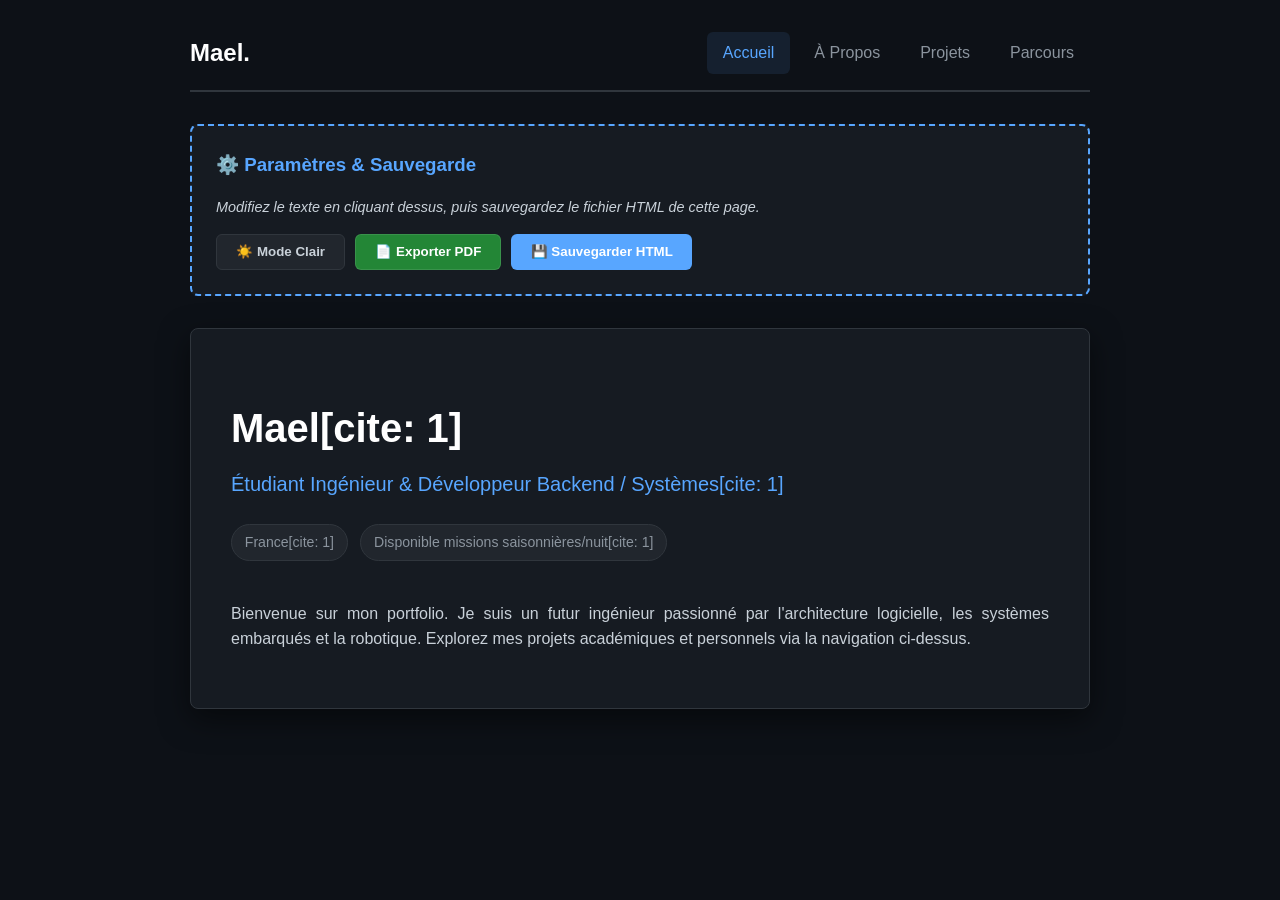
==== index.html @ c5e30541 "Add files via upload" ====
<!DOCTYPE html>
<html lang="fr" data-theme="dark">
<head>
    <meta charset="UTF-8">
    <meta name="viewport" content="width=device-width, initial-scale=1.0">
    <title>Mael - Accueil</title>
    <link rel="stylesheet" href="style.css">
</head>
<body>
    <nav class="navbar no-print">
        <a href="index.html" class="nav-brand">Mael.</a>
        <div class="nav-links">
            <a href="index.html">Accueil</a>
            <a href="about.html">À Propos</a>
            <a href="projets.html">Projets</a>
            <a href="parcours.html">Parcours</a>
        </div>
    </nav>

    <div class="settings-panel no-print" contenteditable="false">
        <h3>⚙️ Paramètres & Sauvegarde</h3>
        <p style="margin-bottom: 15px; font-size: 0.9rem;"><em>Modifiez le texte en cliquant dessus, puis sauvegardez le fichier HTML de cette page.</em></p>
        <div class="controls-wrapper">
            <button id="theme-toggle-btn" class="control-btn" onclick="toggleTheme()"><span>☀️ Mode Clair</span></button>
            <button class="control-btn primary" onclick="downloadPDF()"><span>📄 Exporter PDF</span></button>
            <button class="control-btn save" onclick="saveHTML()"><span>💾 Sauvegarder HTML</span></button>
        </div>
    </div>

    <div class="container" contenteditable="true" spellcheck="false">
        <header style="border-bottom: none; margin-bottom: 0; padding-bottom: 0;">
            <h1>Mael[cite: 1]</h1>
            <div class="subtitle">Étudiant Ingénieur & Développeur Backend / Systèmes[cite: 1]</div>
            <div class="contact-bar" style="margin-top: 1.5rem;">
                <span class="contact-badge">France[cite: 1]</span>
                <span class="contact-badge">Disponible missions saisonnières/nuit[cite: 1]</span>
            </div>
            <p style="margin-top: 2rem; text-align: justify;">
                Bienvenue sur mon portfolio. Je suis un futur ingénieur passionné par l'architecture logicielle, les systèmes embarqués et la robotique. Explorez mes projets académiques et personnels via la navigation ci-dessus.
            </p>
        </header>
    </div>

    <script src="script.js"></script>
</body>
</html>
---- style.css ----
:root {
    --bg-color: #0d1117;
    --card-bg: #161b22;
    --text-color: #c9d1d9;
    --text-heading: #ffffff;
    --text-muted: #8b949e;
    --accent-color: #58a6ff;
    --border-color: #30363d;
    --badge-bg: #21262d;
    --tag-bg: rgba(88, 166, 255, 0.1);
    --tag-border: rgba(88, 166, 255, 0.4);
    --btn-bg: #21262d;
    --btn-hover: #30363d;
    --btn-text: #c9d1d9;
    --btn-primary-bg: #238636;
    --btn-primary-hover: #2ea043;
    --shadow: 0 10px 30px rgba(0,0,0,0.5);
    --transition: all 0.25s ease;
}

[data-theme="light"] {
    --bg-color: #f6f8fa;
    --card-bg: #ffffff;
    --text-color: #24292f;
    --text-heading: #1f2328;
    --text-muted: #57606a;
    --accent-color: #0969da;
    --border-color: #d0d7de;
    --badge-bg: #eff1f3;
    --tag-bg: rgba(9, 105, 218, 0.08);
    --tag-border: rgba(9, 105, 218, 0.3);
    --btn-bg: #f3f4f6;
    --btn-hover: #e5e7eb;
    --btn-text: #24292f;
    --btn-primary-bg: #1f883d;
    --btn-primary-hover: #1a7f37;
    --shadow: 0 8px 24px rgba(140, 149, 159, 0.2);
}

* { box-sizing: border-box; transition: background-color 0.25s ease, color 0.25s ease, border-color 0.25s ease; }

body { font-family: -apple-system, BlinkMacSystemFont, "Segoe UI", Roboto, sans-serif; background-color: var(--bg-color); color: var(--text-color); line-height: 1.6; margin: 0; padding: 2rem 1rem; }

/* Navigation */
.navbar { max-width: 900px; margin: 0 auto 2rem auto; display: flex; justify-content: space-between; align-items: center; padding-bottom: 1rem; border-bottom: 2px solid var(--border-color); }
.nav-brand { font-size: 1.5rem; font-weight: bold; color: var(--text-heading); text-decoration: none; }
.nav-links { display: flex; gap: 0.5rem; flex-wrap: wrap; }
.nav-links a { color: var(--text-muted); text-decoration: none; font-weight: 500; padding: 0.5rem 1rem; border-radius: 6px; }
.nav-links a:hover, .nav-links a.active { background-color: var(--tag-bg); color: var(--accent-color); }

/* Layout & Containers */
.container { max-width: 900px; margin: 0 auto; background-color: var(--card-bg); border: 1px solid var(--border-color); border-radius: 8px; padding: 2.5rem; box-shadow: var(--shadow); }
.container:focus-visible { outline: 2px solid var(--accent-color); }

/* Settings Panel */
.settings-panel { max-width: 900px; margin: 0 auto 2rem auto; background-color: var(--card-bg); border: 2px dashed var(--accent-color); border-radius: 8px; padding: 1.5rem; }
.settings-panel h3 { margin-top: 0; color: var(--accent-color); margin-bottom: 1rem; }
.controls-wrapper { display: flex; gap: 10px; flex-wrap: wrap; }
.control-btn { background-color: var(--btn-bg); color: var(--btn-text); border: 1px solid var(--border-color); padding: 0.6rem 1.2rem; border-radius: 6px; font-weight: 600; cursor: pointer; }
.control-btn:hover { background-color: var(--btn-hover); }
.control-btn.primary { background-color: var(--btn-primary-bg); color: #ffffff; border-color: rgba(255,255,255,0.1); }
.control-btn.primary:hover { background-color: var(--btn-primary-hover); }
.control-btn.save { background-color: var(--accent-color); color: #fff; border: none; }
.control-btn.save:hover { opacity: 0.9; }

/* Typography & Elements */
h1 { color: var(--text-heading); font-size: 2.5rem; margin-bottom: 0.5rem; }
h2 { color: var(--text-heading); border-bottom: 1px solid var(--border-color); padding-bottom: 0.5rem; margin-top: 2rem; margin-bottom: 1.2rem; }
.subtitle { font-size: 1.25rem; color: var(--accent-color); margin-bottom: 1rem; }
.contact-badge { background-color: var(--badge-bg); border: 1px solid var(--border-color); color: var(--text-muted); padding: 0.4rem 0.8rem; border-radius: 20px; font-size: 0.88rem; display: inline-block; margin-right: 0.5rem; margin-bottom: 0.5rem; }
.skills-container { display: flex; flex-wrap: wrap; gap: 0.5rem; }
.skill-tag { background-color: var(--tag-bg); color: var(--accent-color); border: 1px solid var(--tag-border); padding: 0.35rem 0.75rem; border-radius: 15px; font-size: 0.88rem; font-weight: 500; }
ul { padding-left: 1.25rem; }
li { margin-bottom: 0.4rem; }

/* Timeline / Items */
.section-item { margin-bottom: 1.5rem; }
.item-header { display: flex; justify-content: space-between; align-items: baseline; margin-bottom: 0.3rem; }
.item-title { font-weight: 600; color: var(--accent-color); font-size: 1.1rem; }
.item-date { font-size: 0.88rem; color: var(--text-muted); }
.item-subtitle { font-style: italic; color: var(--text-heading); font-size: 0.95rem; margin-bottom: 0.5rem; }

@media print {
    .settings-panel, .navbar { display: none !important; }
    body { background-color: #ffffff !important; color: #1f2328 !important; }
    .container { box-shadow: none !important; border: none !important; }
}
/* Gestion du Bilinguisme */
[data-lang="fr"] .lang-en { display: none !important; }
[data-lang="en"] .lang-fr { display: none !important; }

/* Bouton Spécial CV */
.btn-cv {
    background-color: var(--btn-primary-bg);
    color: #ffffff !important;
    border: 1px solid rgba(255, 255, 255, 0.2);
    padding: 0.4rem 0.9rem !important;
    border-radius: 6px;
    font-weight: 600;
}
.btn-cv:hover {
    background-color: var(--btn-primary-hover);
    text-decoration: none !important;
}
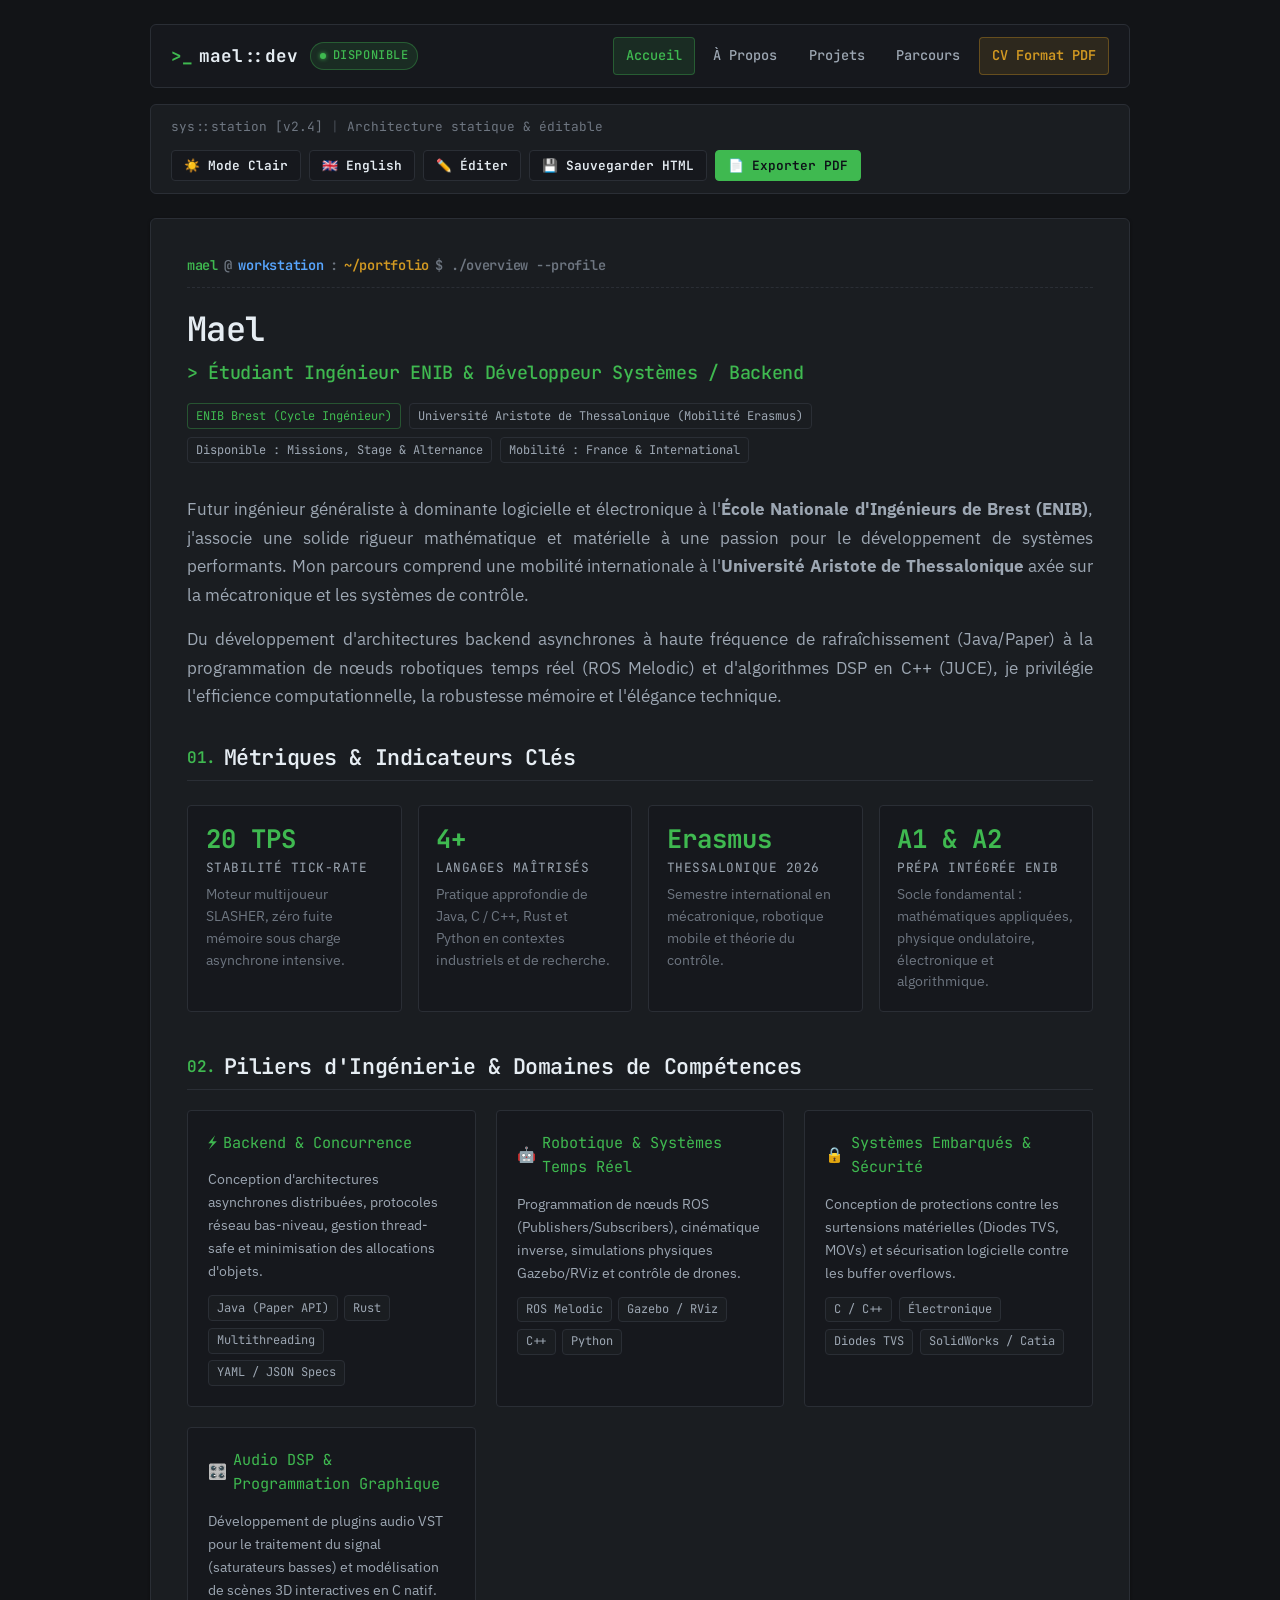
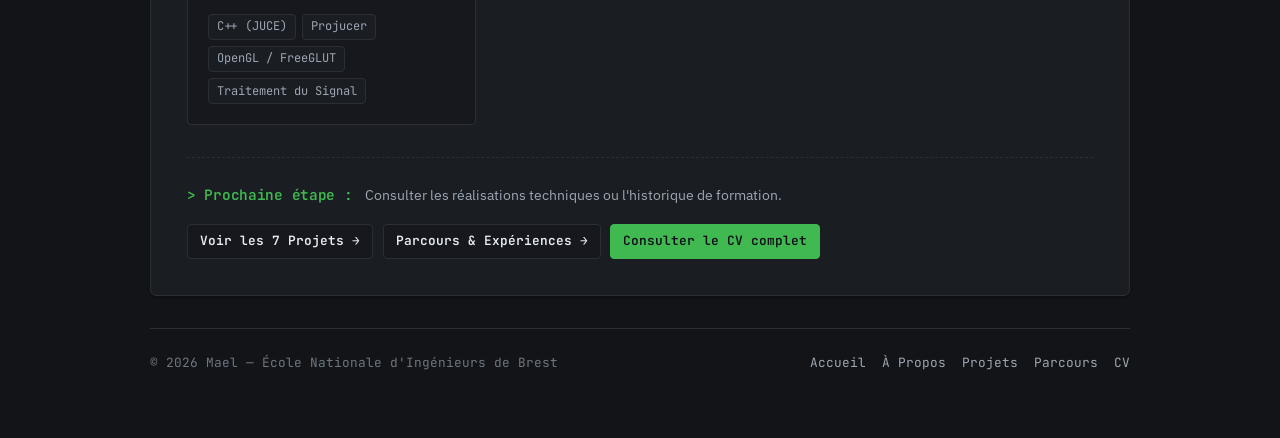
==== commit 126292f6: "Add files via upload" ====
--- a/index.html
+++ b/index.html
@@ -1,44 +1,289 @@
 <!DOCTYPE html>
-<html lang="fr" data-theme="dark">
+<html lang="fr" data-theme="dark" data-lang="fr">
 <head>
     <meta charset="UTF-8">
     <meta name="viewport" content="width=device-width, initial-scale=1.0">
-    <title>Mael - Accueil</title>
+    <title>Mael — Étudiant Ingénieur & Développeur Systèmes / Backend</title>
+    <meta name="description" content="Portfolio d'ingénieur de Mael : architecture backend, systèmes embarqués, robotique ROS et développement bas-niveau.">
     <link rel="stylesheet" href="style.css">
 </head>
 <body>
-    <nav class="navbar no-print">
-        <a href="index.html" class="nav-brand">Mael.</a>
-        <div class="nav-links">
-            <a href="index.html">Accueil</a>
-            <a href="about.html">À Propos</a>
-            <a href="projets.html">Projets</a>
-            <a href="parcours.html">Parcours</a>
+
+    <div class="site-wrapper">
+        <!-- En-tête Global avec Branding & Navigation -->
+        <header class="top-header no-print">
+            <div class="brand-block">
+                <a href="index.html" class="brand-link">
+                    <span class="brand-prompt">&gt;_</span>
+                    <span>mael::dev</span>
+                </a>
+                <span class="status-pill">
+                    <span class="pulse-dot"></span>
+                    <span class="lang-fr">Disponible</span>
+                    <span class="lang-en">Available</span>
+                </span>
+            </div>
+
+            <nav class="nav-bar" aria-label="Navigation principale">
+                <a href="index.html" class="nav-link active">
+                    <span class="lang-fr">Accueil</span>
+                    <span class="lang-en">Home</span>
+                </a>
+                <a href="about.html" class="nav-link">
+                    <span class="lang-fr">À Propos</span>
+                    <span class="lang-en">About</span>
+                </a>
+                <a href="projets.html" class="nav-link">
+                    <span class="lang-fr">Projets</span>
+                    <span class="lang-en">Projects</span>
+                </a>
+                <a href="parcours.html" class="nav-link">
+                    <span class="lang-fr">Parcours</span>
+                    <span class="lang-en">Career</span>
+                </a>
+                <a href="cv.html" class="nav-link cv-link">
+                    <span class="lang-fr">CV Format PDF</span>
+                    <span class="lang-en">CV / Resume</span>
+                </a>
+            </nav>
+        </header>
+
+        <!-- Barre d'Outils Unifiée : Thème, Langue, Mode Édition, Export -->
+        <section class="controls-bar no-print" aria-label="Contrôles du portfolio">
+            <div class="controls-info">
+                <span>sys::station [v2.4]</span>
+                <span style="opacity: 0.5;">|</span>
+                <span class="lang-fr">Architecture statique &amp; éditable</span>
+                <span class="lang-en">Static &amp; editable architecture</span>
+            </div>
+
+            <div class="controls-buttons">
+                <button id="theme-toggle-btn" class="btn-ctrl" onclick="toggleTheme()" title="Basculer le thème">
+                    <span>☀️ <span class="lang-fr">Mode Clair</span><span class="lang-en">Light Mode</span></span>
+                </button>
+                <button id="lang-toggle-btn" class="btn-ctrl" onclick="toggleLang()" title="Changer la langue">
+                    <span>🇬🇧 English</span>
+                </button>
+                <button id="edit-toggle-btn" class="btn-ctrl edit-btn" onclick="toggleEditMode()" title="Modifier les textes directement">
+                    <span>✏️ <span class="lang-fr">Éditer</span><span class="lang-en">Edit</span></span>
+                </button>
+                <button class="btn-ctrl" onclick="saveHTML()" title="Télécharger la page HTML avec vos modifications">
+                    <span>💾 <span class="lang-fr">Sauvegarder HTML</span><span class="lang-en">Save HTML</span></span>
+                </button>
+                <button class="btn-ctrl primary" onclick="downloadPDF()" title="Imprimer ou exporter en PDF">
+                    <span>📄 <span class="lang-fr">Exporter PDF</span><span class="lang-en">Export PDF</span></span>
+                </button>
+            </div>
+        </section>
+
+        <!-- Bannière informant que le Mode Édition est actif -->
+        <div class="edit-mode-banner no-print">
+            <span>✏️ <strong>Mode Édition Actif :</strong> Cliquez sur n'importe quel texte pour le modifier directement. Cliquez ensuite sur "Sauvegarder HTML" pour exporter vos changements.</span>
+            <button class="btn-ctrl" onclick="toggleEditMode()" style="padding: 0.2rem 0.5rem; font-size: 0.75rem;">Fermer</button>
         </div>
-    </nav>
-
-    <div class="settings-panel no-print" contenteditable="false">
-        <h3>⚙️ Paramètres & Sauvegarde</h3>
-        <p style="margin-bottom: 15px; font-size: 0.9rem;"><em>Modifiez le texte en cliquant dessus, puis sauvegardez le fichier HTML de cette page.</em></p>
-        <div class="controls-wrapper">
-            <button id="theme-toggle-btn" class="control-btn" onclick="toggleTheme()"><span>☀️ Mode Clair</span></button>
-            <button class="control-btn primary" onclick="downloadPDF()"><span>📄 Exporter PDF</span></button>
-            <button class="control-btn save" onclick="saveHTML()"><span>💾 Sauvegarder HTML</span></button>
-        </div>
-    </div>
-
-    <div class="container" contenteditable="true" spellcheck="false">
-        <header style="border-bottom: none; margin-bottom: 0; padding-bottom: 0;">
-            <h1>Mael[cite: 1]</h1>
-            <div class="subtitle">Étudiant Ingénieur & Développeur Backend / Systèmes[cite: 1]</div>
-            <div class="contact-bar" style="margin-top: 1.5rem;">
-                <span class="contact-badge">France[cite: 1]</span>
-                <span class="contact-badge">Disponible missions saisonnières/nuit[cite: 1]</span>
-            </div>
-            <p style="margin-top: 2rem; text-align: justify;">
-                Bienvenue sur mon portfolio. Je suis un futur ingénieur passionné par l'architecture logicielle, les systèmes embarqués et la robotique. Explorez mes projets académiques et personnels via la navigation ci-dessus.
-            </p>
-        </header>
+
+        <!-- Contenu Principal -->
+        <main class="content-card">
+            <div class="terminal-prompt font-mono">
+                <span class="user">mael</span>@<span class="host">workstation</span>:<span class="path">~/portfolio</span>$ ./overview --profile
+            </div>
+
+            <!-- Zone Éditable : Hero & Pitch -->
+            <div class="editable-area">
+                <header style="margin-bottom: 2rem;">
+                    <h1>Mael</h1>
+                    <p class="font-mono" style="color: var(--accent-terminal); font-size: 1.15rem; font-weight: 500; margin-bottom: 0.8rem;">
+                        <span class="lang-fr">&gt; Étudiant Ingénieur ENIB &amp; Développeur Systèmes / Backend</span>
+                        <span class="lang-en">&gt; ENIB Engineering Student &amp; Backend / Systems Developer</span>
+                    </p>
+
+                    <div style="display: flex; flex-wrap: wrap; gap: 0.5rem; margin-top: 1rem;">
+                        <span class="tag-badge highlight">ENIB Brest (Cycle Ingénieur)</span>
+                        <span class="tag-badge">Université Aristote de Thessalonique (Mobilité Erasmus)</span>
+                        <span class="tag-badge">Disponible : Missions, Stage &amp; Alternance</span>
+                        <span class="tag-badge">Mobilité : France &amp; International</span>
+                    </div>
+                </header>
+
+                <section style="margin-bottom: 2rem;">
+                    <p style="font-size: 1.05rem; line-height: 1.7; text-align: justify;">
+                        <span class="lang-fr">
+                            Futur ingénieur généraliste à dominante logicielle et électronique à l'<strong>École Nationale d'Ingénieurs de Brest (ENIB)</strong>, j'associe une solide rigueur mathématique et matérielle à une passion pour le développement de systèmes performants. Mon parcours comprend une mobilité internationale à l'<strong>Université Aristote de Thessalonique</strong> axée sur la mécatronique et les systèmes de contrôle.
+                        </span>
+                        <span class="lang-en">
+                            Future generalist engineer specializing in software and electronics at the <strong>École Nationale d'Ingénieurs de Brest (ENIB)</strong>, I combine mathematical and hardware rigor with a passion for designing high-performance systems. My background includes an international academic mobility at the <strong>Aristotle University of Thessaloniki</strong> centered on mechatronics and control systems.
+                        </span>
+                    </p>
+                    <p style="font-size: 1.05rem; line-height: 1.7; text-align: justify;">
+                        <span class="lang-fr">
+                            Du développement d'architectures backend asynchrones à haute fréquence de rafraîchissement (Java/Paper) à la programmation de nœuds robotiques temps réel (ROS Melodic) et d'algorithmes DSP en C++ (JUCE), je privilégie l'efficience computationnelle, la robustesse mémoire et l'élégance technique.
+                        </span>
+                        <span class="lang-en">
+                            From engineering asynchronous high-throughput backend systems (Java/Paper) to real-time robotic nodes (ROS Melodic) and C++ audio DSP algorithms (JUCE), I prioritize computational efficiency, strict memory safety, and technical craftsmanship.
+                        </span>
+                    </p>
+                </section>
+            </div>
+
+            <!-- Grille de Métriques Clés -->
+            <section style="margin-bottom: 2.5rem;">
+                <h2>
+                    <span class="section-prefix">01.</span>
+                    <span class="lang-fr">Métriques &amp; Indicateurs Clés</span>
+                    <span class="lang-en">Key Metrics &amp; Indicators</span>
+                </h2>
+
+                <div class="metrics-grid editable-area">
+                    <div class="metric-card">
+                        <div class="metric-number">20 TPS</div>
+                        <div class="metric-label">Stabilité Tick-Rate</div>
+                        <div class="metric-desc">Moteur multijoueur SLASHER, zéro fuite mémoire sous charge asynchrone intensive.</div>
+                    </div>
+
+                    <div class="metric-card">
+                        <div class="metric-number">4+</div>
+                        <div class="metric-label">Langages Maîtrisés</div>
+                        <div class="metric-desc">Pratique approfondie de Java, C / C++, Rust et Python en contextes industriels et de recherche.</div>
+                    </div>
+
+                    <div class="metric-card">
+                        <div class="metric-number">Erasmus</div>
+                        <div class="metric-label">Thessalonique 2026</div>
+                        <div class="metric-desc">Semestre international en mécatronique, robotique mobile et théorie du contrôle.</div>
+                    </div>
+
+                    <div class="metric-card">
+                        <div class="metric-number">A1 &amp; A2</div>
+                        <div class="metric-label">Prépa Intégrée ENIB</div>
+                        <div class="metric-desc">Socle fondamental : mathématiques appliquées, physique ondulatoire, électronique et algorithmique.</div>
+                    </div>
+                </div>
+            </section>
+
+            <!-- Piliers & Domaines d'Expertise -->
+            <section style="margin-bottom: 2rem;">
+                <h2>
+                    <span class="section-prefix">02.</span>
+                    <span class="lang-fr">Piliers d'Ingénierie &amp; Domaines de Compétences</span>
+                    <span class="lang-en">Engineering Pillars &amp; Core Domains</span>
+                </h2>
+
+                <div class="skills-columns editable-area">
+                    <div class="skill-category-card">
+                        <div class="skill-category-title">
+                            <span>⚡</span>
+                            <span class="lang-fr">Backend &amp; Concurrence</span>
+                            <span class="lang-en">Backend &amp; Concurrency</span>
+                        </div>
+                        <p style="font-size: 0.9rem; margin-bottom: 0.8rem;">
+                            <span class="lang-fr">Conception d'architectures asynchrones distribuées, protocoles réseau bas-niveau, gestion thread-safe et minimisation des allocations d'objets.</span>
+                            <span class="lang-en">Distributed asynchronous system design, low-level network packet protocols, thread safety, and memory allocation optimization.</span>
+                        </p>
+                        <div class="tags-list">
+                            <span class="tag-badge">Java (Paper API)</span>
+                            <span class="tag-badge">Rust</span>
+                            <span class="tag-badge">Multithreading</span>
+                            <span class="tag-badge">YAML / JSON Specs</span>
+                        </div>
+                    </div>
+
+                    <div class="skill-category-card">
+                        <div class="skill-category-title">
+                            <span>🤖</span>
+                            <span class="lang-fr">Robotique &amp; Systèmes Temps Réel</span>
+                            <span class="lang-en">Robotics &amp; Real-Time</span>
+                        </div>
+                        <p style="font-size: 0.9rem; margin-bottom: 0.8rem;">
+                            <span class="lang-fr">Programmation de nœuds ROS (Publishers/Subscribers), cinématique inverse, simulations physiques Gazebo/RViz et contrôle de drones.</span>
+                            <span class="lang-en">ROS node development (Publishers/Subscribers), inverse kinematics, physics simulation via Gazebo/RViz, and UAV trajectory planning.</span>
+                        </p>
+                        <div class="tags-list">
+                            <span class="tag-badge">ROS Melodic</span>
+                            <span class="tag-badge">Gazebo / RViz</span>
+                            <span class="tag-badge">C++</span>
+                            <span class="tag-badge">Python</span>
+                        </div>
+                    </div>
+
+                    <div class="skill-category-card">
+                        <div class="skill-category-title">
+                            <span>🔒</span>
+                            <span class="lang-fr">Systèmes Embarqués &amp; Sécurité</span>
+                            <span class="lang-en">Embedded Systems &amp; Hardware</span>
+                        </div>
+                        <p style="font-size: 0.9rem; margin-bottom: 0.8rem;">
+                            <span class="lang-fr">Conception de protections contre les surtensions matérielles (Diodes TVS, MOVs) et sécurisation logicielle contre les buffer overflows.</span>
+                            <span class="lang-en">Hardware surge protection design (TVS Diodes, MOVs) and low-level firmware safety against memory corruption vulnerabilities.</span>
+                        </p>
+                        <div class="tags-list">
+                            <span class="tag-badge">C / C++</span>
+                            <span class="tag-badge">Électronique</span>
+                            <span class="tag-badge">Diodes TVS</span>
+                            <span class="tag-badge">SolidWorks / Catia</span>
+                        </div>
+                    </div>
+
+                    <div class="skill-category-card">
+                        <div class="skill-category-title">
+                            <span>🎛️</span>
+                            <span class="lang-fr">Audio DSP &amp; Programmation Graphique</span>
+                            <span class="lang-en">Audio DSP &amp; Graphics</span>
+                        </div>
+                        <p style="font-size: 0.9rem; margin-bottom: 0.8rem;">
+                            <span class="lang-fr">Développement de plugins audio VST pour le traitement du signal (saturateurs basses) et modélisation de scènes 3D interactives en C natif.</span>
+                            <span class="lang-en">VST audio plugin development for discrete signal processing (bass distortion algorithms) and interactive 3D rendering in pure C.</span>
+                        </p>
+                        <div class="tags-list">
+                            <span class="tag-badge">C++ (JUCE)</span>
+                            <span class="tag-badge">Projucer</span>
+                            <span class="tag-badge">OpenGL / FreeGLUT</span>
+                            <span class="tag-badge">Traitement du Signal</span>
+                        </div>
+                    </div>
+                </div>
+            </section>
+
+            <!-- Accès Rapide & Navigation Projets -->
+            <section style="margin-top: 2rem; border-top: 1px dashed var(--border-crisp); padding-top: 1.5rem;">
+                <div style="display: flex; justify-content: space-between; align-items: center; flex-wrap: wrap; gap: 1rem;">
+                    <div>
+                        <span class="font-mono" style="color: var(--accent-terminal); font-size: 0.9rem;">&gt; Prochaine étape :</span>
+                        <span style="color: var(--text-secondary); font-size: 0.9rem; margin-left: 0.5rem;">
+                            <span class="lang-fr">Consulter les réalisations techniques ou l'historique de formation.</span>
+                            <span class="lang-en">Explore technical achievements or educational timeline.</span>
+                        </span>
+                    </div>
+                    <div style="display: flex; gap: 0.6rem;">
+                        <a href="projets.html" class="btn-ctrl">
+                            <span class="lang-fr">Voir les 7 Projets →</span>
+                            <span class="lang-en">View 7 Projects →</span>
+                        </a>
+                        <a href="parcours.html" class="btn-ctrl">
+                            <span class="lang-fr">Parcours &amp; Expériences →</span>
+                            <span class="lang-en">Career &amp; Education →</span>
+                        </a>
+                        <a href="cv.html" class="btn-ctrl primary">
+                            <span class="lang-fr">Consulter le CV complet</span>
+                            <span class="lang-en">Full Resume / CV</span>
+                        </a>
+                    </div>
+                </div>
+            </section>
+        </main>
+
+        <!-- Pied de Page -->
+        <footer class="site-footer">
+            <div>
+                <span>© 2026 Mael — École Nationale d'Ingénieurs de Brest</span>
+            </div>
+            <div class="footer-links">
+                <a href="index.html">Accueil</a>
+                <a href="about.html">À Propos</a>
+                <a href="projets.html">Projets</a>
+                <a href="parcours.html">Parcours</a>
+                <a href="cv.html">CV</a>
+            </div>
+        </footer>
     </div>
 
     <script src="script.js"></script>
--- a/style.css
+++ b/style.css
@@ -1,104 +1,870 @@
+/* ==========================================================================
+   PORTFOLIO PERSONNEL — DIRECTION ARTISTIQUE INDUSTRIELLE & DEVELOPER-FIRST
+   Anti-Style IA : Pas de néon/dégradé fluo, typographie technique, bordures nettes 1px
+   ========================================================================== */
+
+@import url('https://fonts.googleapis.com/css2?family=IBM+Plex+Sans:ital,wght@0,300;0,400;0,500;0,600;0,700;1,400&family=JetBrains+Mono:wght@400;500;600;700&display=swap');
+
+/* --- Tokens & Variables Globales --- */
 :root {
-    --bg-color: #0d1117;
-    --card-bg: #161b22;
-    --text-color: #c9d1d9;
-    --text-heading: #ffffff;
-    --text-muted: #8b949e;
-    --accent-color: #58a6ff;
-    --border-color: #30363d;
-    --badge-bg: #21262d;
-    --tag-bg: rgba(88, 166, 255, 0.1);
-    --tag-border: rgba(88, 166, 255, 0.4);
-    --btn-bg: #21262d;
-    --btn-hover: #30363d;
-    --btn-text: #c9d1d9;
-    --btn-primary-bg: #238636;
-    --btn-primary-hover: #2ea043;
-    --shadow: 0 10px 30px rgba(0,0,0,0.5);
-    --transition: all 0.25s ease;
-}
-
+    /* Typographie */
+    --font-mono: 'JetBrains Mono', 'Fira Code', ui-monospace, SFMono-Regular, Menlo, Monaco, Consolas, monospace;
+    --font-sans: 'IBM Plex Sans', -apple-system, BlinkMacSystemFont, 'Segoe UI', Helvetica, Arial, sans-serif;
+
+    /* Thème Sombre Industriel Mat (Défaut) */
+    --bg-base: #121417;
+    --bg-surface: #1a1d21;
+    --bg-subtle: #16181d;
+    --bg-hover: #22262c;
+    --bg-active: #282d35;
+
+    --border-subtle: #20242a;
+    --border-crisp: #2a2e35;
+    --border-active: #3b424c;
+    --border-focus: #3fb950;
+
+    --text-primary: #e6edf3;
+    --text-secondary: #9da7b3;
+    --text-muted: #6e7681;
+
+    /* Accents Techniques */
+    --accent-terminal: #3fb950;
+    --accent-terminal-bg: rgba(63, 185, 80, 0.12);
+    --accent-terminal-border: rgba(63, 185, 80, 0.35);
+
+    --accent-amber: #d29922;
+    --accent-amber-bg: rgba(210, 153, 34, 0.12);
+    --accent-amber-border: rgba(210, 153, 34, 0.35);
+
+    --accent-blue: #58a6ff;
+    --accent-blue-bg: rgba(88, 166, 255, 0.10);
+    --accent-blue-border: rgba(88, 166, 255, 0.30);
+
+    --danger-red: #f85149;
+
+    --radius-sm: 4px;
+    --radius-md: 6px;
+    --radius-lg: 8px;
+
+    --shadow-none: none;
+    --shadow-crisp: 0 1px 3px rgba(0, 0, 0, 0.4);
+
+    --transition-fast: 0.15s ease;
+    --max-width: 980px;
+}
+
+/* Thème Papier Document Clair */
 [data-theme="light"] {
-    --bg-color: #f6f8fa;
-    --card-bg: #ffffff;
-    --text-color: #24292f;
-    --text-heading: #1f2328;
-    --text-muted: #57606a;
-    --accent-color: #0969da;
-    --border-color: #d0d7de;
-    --badge-bg: #eff1f3;
-    --tag-bg: rgba(9, 105, 218, 0.08);
-    --tag-border: rgba(9, 105, 218, 0.3);
-    --btn-bg: #f3f4f6;
-    --btn-hover: #e5e7eb;
-    --btn-text: #24292f;
-    --btn-primary-bg: #1f883d;
-    --btn-primary-hover: #1a7f37;
-    --shadow: 0 8px 24px rgba(140, 149, 159, 0.2);
-}
-
-* { box-sizing: border-box; transition: background-color 0.25s ease, color 0.25s ease, border-color 0.25s ease; }
-
-body { font-family: -apple-system, BlinkMacSystemFont, "Segoe UI", Roboto, sans-serif; background-color: var(--bg-color); color: var(--text-color); line-height: 1.6; margin: 0; padding: 2rem 1rem; }
-
-/* Navigation */
-.navbar { max-width: 900px; margin: 0 auto 2rem auto; display: flex; justify-content: space-between; align-items: center; padding-bottom: 1rem; border-bottom: 2px solid var(--border-color); }
-.nav-brand { font-size: 1.5rem; font-weight: bold; color: var(--text-heading); text-decoration: none; }
-.nav-links { display: flex; gap: 0.5rem; flex-wrap: wrap; }
-.nav-links a { color: var(--text-muted); text-decoration: none; font-weight: 500; padding: 0.5rem 1rem; border-radius: 6px; }
-.nav-links a:hover, .nav-links a.active { background-color: var(--tag-bg); color: var(--accent-color); }
-
-/* Layout & Containers */
-.container { max-width: 900px; margin: 0 auto; background-color: var(--card-bg); border: 1px solid var(--border-color); border-radius: 8px; padding: 2.5rem; box-shadow: var(--shadow); }
-.container:focus-visible { outline: 2px solid var(--accent-color); }
-
-/* Settings Panel */
-.settings-panel { max-width: 900px; margin: 0 auto 2rem auto; background-color: var(--card-bg); border: 2px dashed var(--accent-color); border-radius: 8px; padding: 1.5rem; }
-.settings-panel h3 { margin-top: 0; color: var(--accent-color); margin-bottom: 1rem; }
-.controls-wrapper { display: flex; gap: 10px; flex-wrap: wrap; }
-.control-btn { background-color: var(--btn-bg); color: var(--btn-text); border: 1px solid var(--border-color); padding: 0.6rem 1.2rem; border-radius: 6px; font-weight: 600; cursor: pointer; }
-.control-btn:hover { background-color: var(--btn-hover); }
-.control-btn.primary { background-color: var(--btn-primary-bg); color: #ffffff; border-color: rgba(255,255,255,0.1); }
-.control-btn.primary:hover { background-color: var(--btn-primary-hover); }
-.control-btn.save { background-color: var(--accent-color); color: #fff; border: none; }
-.control-btn.save:hover { opacity: 0.9; }
-
-/* Typography & Elements */
-h1 { color: var(--text-heading); font-size: 2.5rem; margin-bottom: 0.5rem; }
-h2 { color: var(--text-heading); border-bottom: 1px solid var(--border-color); padding-bottom: 0.5rem; margin-top: 2rem; margin-bottom: 1.2rem; }
-.subtitle { font-size: 1.25rem; color: var(--accent-color); margin-bottom: 1rem; }
-.contact-badge { background-color: var(--badge-bg); border: 1px solid var(--border-color); color: var(--text-muted); padding: 0.4rem 0.8rem; border-radius: 20px; font-size: 0.88rem; display: inline-block; margin-right: 0.5rem; margin-bottom: 0.5rem; }
-.skills-container { display: flex; flex-wrap: wrap; gap: 0.5rem; }
-.skill-tag { background-color: var(--tag-bg); color: var(--accent-color); border: 1px solid var(--tag-border); padding: 0.35rem 0.75rem; border-radius: 15px; font-size: 0.88rem; font-weight: 500; }
-ul { padding-left: 1.25rem; }
-li { margin-bottom: 0.4rem; }
-
-/* Timeline / Items */
-.section-item { margin-bottom: 1.5rem; }
-.item-header { display: flex; justify-content: space-between; align-items: baseline; margin-bottom: 0.3rem; }
-.item-title { font-weight: 600; color: var(--accent-color); font-size: 1.1rem; }
-.item-date { font-size: 0.88rem; color: var(--text-muted); }
-.item-subtitle { font-style: italic; color: var(--text-heading); font-size: 0.95rem; margin-bottom: 0.5rem; }
-
-@media print {
-    .settings-panel, .navbar { display: none !important; }
-    body { background-color: #ffffff !important; color: #1f2328 !important; }
-    .container { box-shadow: none !important; border: none !important; }
-}
-/* Gestion du Bilinguisme */
+    --bg-base: #f8f9fa;
+    --bg-surface: #ffffff;
+    --bg-subtle: #f1f3f5;
+    --bg-hover: #e9ecef;
+    --bg-active: #dee2e6;
+
+    --border-subtle: #eaecef;
+    --border-crisp: #e1e4e8;
+    --border-active: #c2c8cf;
+    --border-focus: #0969da;
+
+    --text-primary: #1f2328;
+    --text-secondary: #57606a;
+    --text-muted: #8c959f;
+
+    --accent-terminal: #1a7f37;
+    --accent-terminal-bg: rgba(26, 127, 55, 0.08);
+    --accent-terminal-border: rgba(26, 127, 55, 0.25);
+
+    --accent-amber: #9a6700;
+    --accent-amber-bg: rgba(154, 103, 0, 0.08);
+    --accent-amber-border: rgba(154, 103, 0, 0.25);
+
+    --accent-blue: #0969da;
+    --accent-blue-bg: rgba(9, 105, 218, 0.08);
+    --accent-blue-border: rgba(9, 105, 218, 0.25);
+
+    --danger-red: #cf222e;
+    --shadow-crisp: 0 1px 3px rgba(0, 0, 0, 0.08);
+}
+
+/* --- Reset & Base --- */
+*, *::before, *::after {
+    box-sizing: border-box;
+    margin: 0;
+    padding: 0;
+}
+
+html {
+    font-size: 16px;
+    scroll-behavior: smooth;
+    -webkit-text-size-adjust: 100%;
+}
+
+body {
+    font-family: var(--font-sans);
+    background-color: var(--bg-base);
+    color: var(--text-primary);
+    line-height: 1.6;
+    padding: 1.5rem 1rem 4rem 1rem;
+    min-height: 100vh;
+    transition: background-color var(--transition-fast), color var(--transition-fast);
+}
+
+/* --- Bilinguisme (FR / EN) --- */
 [data-lang="fr"] .lang-en { display: none !important; }
 [data-lang="en"] .lang-fr { display: none !important; }
 
-/* Bouton Spécial CV */
-.btn-cv {
-    background-color: var(--btn-primary-bg);
-    color: #ffffff !important;
-    border: 1px solid rgba(255, 255, 255, 0.2);
-    padding: 0.4rem 0.9rem !important;
-    border-radius: 6px;
+/* --- Typographie Globale --- */
+h1, h2, h3, h4, .font-mono {
+    font-family: var(--font-mono);
+    letter-spacing: -0.02em;
     font-weight: 600;
 }
-.btn-cv:hover {
-    background-color: var(--btn-primary-hover);
-    text-decoration: none !important;
-}
+
+h1 {
+    font-size: 2.1rem;
+    line-height: 1.25;
+    color: var(--text-primary);
+    margin-bottom: 0.5rem;
+}
+
+h2 {
+    font-size: 1.35rem;
+    line-height: 1.35;
+    color: var(--text-primary);
+    border-bottom: 1px solid var(--border-crisp);
+    padding-bottom: 0.5rem;
+    margin-top: 2rem;
+    margin-bottom: 1.25rem;
+    display: flex;
+    align-items: center;
+    gap: 0.5rem;
+}
+
+h2 .section-prefix {
+    color: var(--accent-terminal);
+    font-size: 1rem;
+}
+
+h3 {
+    font-size: 1.1rem;
+    color: var(--text-primary);
+    margin-bottom: 0.35rem;
+}
+
+p {
+    margin-bottom: 1rem;
+    color: var(--text-secondary);
+}
+
+p:last-child {
+    margin-bottom: 0;
+}
+
+a {
+    color: var(--accent-blue);
+    text-decoration: none;
+    transition: color var(--transition-fast);
+}
+
+a:hover {
+    text-decoration: underline;
+}
+
+code, pre {
+    font-family: var(--font-mono);
+    font-size: 0.9em;
+}
+
+/* --- Layout Conteneur --- */
+.site-wrapper {
+    max-width: var(--max-width);
+    margin: 0 auto;
+}
+
+.content-card {
+    background-color: var(--bg-surface);
+    border: 1px solid var(--border-crisp);
+    border-radius: var(--radius-md);
+    padding: 2.25rem;
+    box-shadow: var(--shadow-crisp);
+    margin-bottom: 2rem;
+}
+
+/* --- En-tête Terminal & Navigation --- */
+.top-header {
+    border: 1px solid var(--border-crisp);
+    background-color: var(--bg-subtle);
+    border-radius: var(--radius-md);
+    padding: 0.75rem 1.25rem;
+    margin-bottom: 1rem;
+    display: flex;
+    justify-content: space-between;
+    align-items: center;
+    flex-wrap: wrap;
+    gap: 1rem;
+}
+
+.brand-block {
+    display: flex;
+    align-items: center;
+    gap: 0.75rem;
+}
+
+.brand-link {
+    font-family: var(--font-mono);
+    font-size: 1.1rem;
+    font-weight: 700;
+    color: var(--text-primary);
+    display: flex;
+    align-items: center;
+    gap: 0.4rem;
+}
+
+.brand-link:hover {
+    text-decoration: none;
+    color: var(--accent-terminal);
+}
+
+.brand-prompt {
+    color: var(--accent-terminal);
+}
+
+.status-pill {
+    font-family: var(--font-mono);
+    font-size: 0.75rem;
+    font-weight: 500;
+    display: inline-flex;
+    align-items: center;
+    gap: 0.4rem;
+    background-color: var(--accent-terminal-bg);
+    color: var(--accent-terminal);
+    border: 1px solid var(--accent-terminal-border);
+    padding: 0.2rem 0.55rem;
+    border-radius: 999px;
+    text-transform: uppercase;
+    letter-spacing: 0.05em;
+}
+
+.pulse-dot {
+    width: 6px;
+    height: 6px;
+    border-radius: 50%;
+    background-color: var(--accent-terminal);
+    display: inline-block;
+    box-shadow: 0 0 4px var(--accent-terminal);
+}
+
+/* Barre de Navigation */
+.nav-bar {
+    display: flex;
+    gap: 0.35rem;
+    flex-wrap: wrap;
+}
+
+.nav-link {
+    font-family: var(--font-mono);
+    font-size: 0.85rem;
+    font-weight: 500;
+    color: var(--text-secondary);
+    padding: 0.45rem 0.75rem;
+    border-radius: var(--radius-sm);
+    border: 1px solid transparent;
+    transition: all var(--transition-fast);
+}
+
+.nav-link:hover {
+    color: var(--text-primary);
+    background-color: var(--bg-hover);
+    border-color: var(--border-crisp);
+    text-decoration: none;
+}
+
+.nav-link.active {
+    color: var(--accent-terminal);
+    background-color: var(--accent-terminal-bg);
+    border-color: var(--accent-terminal-border);
+}
+
+.nav-link.cv-link {
+    border-color: var(--accent-amber-border);
+    background-color: var(--accent-amber-bg);
+    color: var(--accent-amber);
+    font-weight: 600;
+}
+
+.nav-link.cv-link:hover {
+    background-color: var(--accent-amber);
+    color: #121417;
+}
+
+/* --- Barre d'outils / Contrôles (Éditeur, Thème, Langue, Export) --- */
+.controls-bar {
+    background-color: var(--bg-surface);
+    border: 1px solid var(--border-crisp);
+    border-radius: var(--radius-md);
+    padding: 0.75rem 1.25rem;
+    margin-bottom: 1.5rem;
+    display: flex;
+    justify-content: space-between;
+    align-items: center;
+    flex-wrap: wrap;
+    gap: 0.75rem;
+}
+
+.controls-info {
+    font-family: var(--font-mono);
+    font-size: 0.8rem;
+    color: var(--text-muted);
+    display: flex;
+    align-items: center;
+    gap: 0.5rem;
+}
+
+.controls-buttons {
+    display: flex;
+    gap: 0.5rem;
+    flex-wrap: wrap;
+}
+
+.btn-ctrl {
+    font-family: var(--font-mono);
+    font-size: 0.8rem;
+    font-weight: 600;
+    padding: 0.4rem 0.75rem;
+    border-radius: var(--radius-sm);
+    border: 1px solid var(--border-crisp);
+    background-color: var(--bg-subtle);
+    color: var(--text-primary);
+    cursor: pointer;
+    display: inline-flex;
+    align-items: center;
+    gap: 0.4rem;
+    transition: all var(--transition-fast);
+    user-select: none;
+}
+
+.btn-ctrl:hover {
+    background-color: var(--bg-hover);
+    border-color: var(--border-active);
+}
+
+.btn-ctrl.primary {
+    background-color: var(--accent-terminal);
+    color: #0d1117;
+    border-color: var(--accent-terminal);
+}
+
+.btn-ctrl.primary:hover {
+    filter: brightness(1.1);
+}
+
+.btn-ctrl.edit-btn.active {
+    background-color: var(--accent-amber-bg);
+    color: var(--accent-amber);
+    border-color: var(--accent-amber);
+}
+
+/* Indicateur du Mode Édition */
+.edit-mode-banner {
+    display: none;
+    font-family: var(--font-mono);
+    font-size: 0.8rem;
+    padding: 0.5rem 1rem;
+    margin-bottom: 1rem;
+    background-color: var(--accent-amber-bg);
+    color: var(--accent-amber);
+    border: 1px dashed var(--accent-amber);
+    border-radius: var(--radius-sm);
+    align-items: center;
+    justify-content: space-between;
+}
+
+body.editing-active .edit-mode-banner {
+    display: flex;
+}
+
+body.editing-active .editable-area[contenteditable="true"] {
+    outline: 1px dashed var(--accent-amber);
+    outline-offset: 4px;
+    background-color: rgba(210, 153, 34, 0.03);
+    border-radius: var(--radius-sm);
+    cursor: text;
+}
+
+/* --- Prompt Terminal / Breadcrumb --- */
+.terminal-prompt {
+    font-family: var(--font-mono);
+    font-size: 0.85rem;
+    color: var(--text-muted);
+    margin-bottom: 1.25rem;
+    display: flex;
+    align-items: center;
+    gap: 0.4rem;
+    border-bottom: 1px dashed var(--border-crisp);
+    padding-bottom: 0.6rem;
+}
+
+.terminal-prompt .user {
+    color: var(--accent-terminal);
+}
+
+.terminal-prompt .host {
+    color: var(--accent-blue);
+}
+
+.terminal-prompt .path {
+    color: var(--accent-amber);
+}
+
+/* --- Grille de Métriques Clés (Index) --- */
+.metrics-grid {
+    display: grid;
+    grid-template-columns: repeat(auto-fit, minmax(200px, 1fr));
+    gap: 1rem;
+    margin: 1.5rem 0;
+}
+
+.metric-card {
+    background-color: var(--bg-subtle);
+    border: 1px solid var(--border-crisp);
+    border-radius: var(--radius-sm);
+    padding: 1.1rem;
+    transition: border-color var(--transition-fast);
+}
+
+.metric-card:hover {
+    border-color: var(--border-active);
+}
+
+.metric-number {
+    font-family: var(--font-mono);
+    font-size: 1.6rem;
+    font-weight: 700;
+    color: var(--accent-terminal);
+    line-height: 1.2;
+    margin-bottom: 0.25rem;
+}
+
+.metric-label {
+    font-family: var(--font-mono);
+    font-size: 0.8rem;
+    color: var(--text-secondary);
+    text-transform: uppercase;
+    letter-spacing: 0.04em;
+}
+
+.metric-desc {
+    font-size: 0.85rem;
+    color: var(--text-muted);
+    margin-top: 0.35rem;
+}
+
+/* --- Cartes de Projets & Grille --- */
+.filter-tabs {
+    display: flex;
+    gap: 0.5rem;
+    margin-bottom: 1.5rem;
+    flex-wrap: wrap;
+}
+
+.filter-btn {
+    font-family: var(--font-mono);
+    font-size: 0.8rem;
+    padding: 0.35rem 0.75rem;
+    border-radius: var(--radius-sm);
+    border: 1px solid var(--border-crisp);
+    background-color: var(--bg-subtle);
+    color: var(--text-secondary);
+    cursor: pointer;
+    transition: all var(--transition-fast);
+}
+
+.filter-btn:hover {
+    color: var(--text-primary);
+    border-color: var(--border-active);
+}
+
+.filter-btn.active {
+    background-color: var(--accent-terminal-bg);
+    color: var(--accent-terminal);
+    border-color: var(--accent-terminal-border);
+    font-weight: 600;
+}
+
+.projects-grid {
+    display: grid;
+    grid-template-columns: 1fr;
+    gap: 1.25rem;
+}
+
+.project-card {
+    background-color: var(--bg-subtle);
+    border: 1px solid var(--border-crisp);
+    border-radius: var(--radius-md);
+    padding: 1.4rem;
+    transition: border-color var(--transition-fast), transform var(--transition-fast);
+}
+
+.project-card:hover {
+    border-color: var(--border-active);
+    transform: translateY(-2px);
+}
+
+.project-header {
+    display: flex;
+    justify-content: space-between;
+    align-items: flex-start;
+    gap: 1rem;
+    margin-bottom: 0.5rem;
+    flex-wrap: wrap;
+}
+
+.project-title {
+    font-family: var(--font-mono);
+    font-size: 1.15rem;
+    font-weight: 600;
+    color: var(--text-primary);
+}
+
+.project-badge {
+    font-family: var(--font-mono);
+    font-size: 0.75rem;
+    padding: 0.2rem 0.5rem;
+    border-radius: var(--radius-sm);
+    border: 1px solid var(--border-crisp);
+    background-color: var(--bg-surface);
+    color: var(--text-muted);
+}
+
+.project-badge.production {
+    background-color: var(--accent-terminal-bg);
+    color: var(--accent-terminal);
+    border-color: var(--accent-terminal-border);
+}
+
+.project-badge.research {
+    background-color: var(--accent-amber-bg);
+    color: var(--accent-amber);
+    border-color: var(--accent-amber-border);
+}
+
+.project-badge.system {
+    background-color: var(--accent-blue-bg);
+    color: var(--accent-blue);
+    border-color: var(--accent-blue-border);
+}
+
+.project-meta {
+    font-family: var(--font-mono);
+    font-size: 0.8rem;
+    color: var(--text-muted);
+    margin-bottom: 0.75rem;
+}
+
+.project-desc {
+    font-size: 0.92rem;
+    color: var(--text-secondary);
+    margin-bottom: 1rem;
+    line-height: 1.55;
+}
+
+.project-bullets {
+    padding-left: 1.25rem;
+    margin-bottom: 1rem;
+    font-size: 0.9rem;
+    color: var(--text-secondary);
+}
+
+.project-bullets li {
+    margin-bottom: 0.35rem;
+}
+
+.tags-list {
+    display: flex;
+    flex-wrap: wrap;
+    gap: 0.4rem;
+}
+
+.tag-badge {
+    font-family: var(--font-mono);
+    font-size: 0.75rem;
+    padding: 0.15rem 0.5rem;
+    border-radius: var(--radius-sm);
+    background-color: var(--bg-surface);
+    color: var(--text-secondary);
+    border: 1px solid var(--border-crisp);
+}
+
+.tag-badge.highlight {
+    color: var(--accent-terminal);
+    border-color: var(--accent-terminal-border);
+}
+
+/* --- Timeline Parcours (Release notes / Changelog style) --- */
+.timeline-list {
+    position: relative;
+    border-left: 2px solid var(--border-crisp);
+    margin-left: 0.75rem;
+    padding-left: 1.5rem;
+    margin-top: 1.5rem;
+}
+
+.timeline-item {
+    position: relative;
+    margin-bottom: 2rem;
+}
+
+.timeline-item:last-child {
+    margin-bottom: 0;
+}
+
+.timeline-dot {
+    position: absolute;
+    left: -1.95rem;
+    top: 0.25rem;
+    width: 10px;
+    height: 10px;
+    border-radius: 50%;
+    background-color: var(--accent-terminal);
+    border: 2px solid var(--bg-surface);
+    box-shadow: 0 0 0 2px var(--border-crisp);
+}
+
+.timeline-date {
+    font-family: var(--font-mono);
+    font-size: 0.8rem;
+    font-weight: 600;
+    color: var(--accent-amber);
+    margin-bottom: 0.25rem;
+}
+
+.timeline-title {
+    font-family: var(--font-mono);
+    font-size: 1.1rem;
+    color: var(--text-primary);
+    margin-bottom: 0.2rem;
+}
+
+.timeline-subtitle {
+    font-size: 0.92rem;
+    color: var(--accent-blue);
+    margin-bottom: 0.6rem;
+    font-weight: 500;
+}
+
+.timeline-content {
+    font-size: 0.92rem;
+    color: var(--text-secondary);
+}
+
+.timeline-content ul {
+    padding-left: 1.25rem;
+    margin-top: 0.5rem;
+}
+
+.timeline-content li {
+    margin-bottom: 0.35rem;
+}
+
+/* --- Section Skills & Grilles À Propos --- */
+.skills-columns {
+    display: grid;
+    grid-template-columns: repeat(auto-fit, minmax(280px, 1fr));
+    gap: 1.25rem;
+    margin-top: 1rem;
+}
+
+.skill-category-card {
+    background-color: var(--bg-subtle);
+    border: 1px solid var(--border-crisp);
+    border-radius: var(--radius-sm);
+    padding: 1.25rem;
+}
+
+.skill-category-title {
+    font-family: var(--font-mono);
+    font-size: 0.95rem;
+    color: var(--accent-terminal);
+    margin-bottom: 0.75rem;
+    display: flex;
+    align-items: center;
+    gap: 0.4rem;
+}
+
+.skill-pills {
+    display: flex;
+    flex-wrap: wrap;
+    gap: 0.4rem;
+}
+
+.skill-pill {
+    font-family: var(--font-mono);
+    font-size: 0.8rem;
+    padding: 0.25rem 0.6rem;
+    border-radius: var(--radius-sm);
+    background-color: var(--bg-surface);
+    border: 1px solid var(--border-crisp);
+    color: var(--text-primary);
+}
+
+/* --- Pied de Page --- */
+.site-footer {
+    max-width: var(--max-width);
+    margin: 2rem auto 0 auto;
+    border-top: 1px solid var(--border-crisp);
+    padding-top: 1.5rem;
+    display: flex;
+    justify-content: space-between;
+    align-items: center;
+    flex-wrap: wrap;
+    gap: 1rem;
+    font-family: var(--font-mono);
+    font-size: 0.8rem;
+    color: var(--text-muted);
+}
+
+.footer-links {
+    display: flex;
+    gap: 1rem;
+}
+
+.footer-links a {
+    color: var(--text-secondary);
+}
+
+.footer-links a:hover {
+    color: var(--accent-terminal);
+}
+
+/* --- Notifications Toast --- */
+.toast-msg {
+    position: fixed;
+    bottom: 2rem;
+    right: 2rem;
+    background-color: var(--bg-surface);
+    border: 1px solid var(--accent-terminal);
+    color: var(--text-primary);
+    font-family: var(--font-mono);
+    font-size: 0.85rem;
+    padding: 0.75rem 1.25rem;
+    border-radius: var(--radius-sm);
+    box-shadow: 0 4px 12px rgba(0,0,0,0.4);
+    z-index: 9999;
+    opacity: 0;
+    transform: translateY(10px);
+    transition: opacity 0.2s, transform 0.2s;
+    pointer-events: none;
+}
+
+.toast-msg.show {
+    opacity: 1;
+    transform: translateY(0);
+}
+
+/* --- Styles d'Impression (A4 / Export PDF) --- */
+@media print {
+    body {
+        background-color: #ffffff !important;
+        color: #1f2328 !important;
+        padding: 0 !important;
+        font-size: 10.5pt !important;
+        line-height: 1.4 !important;
+    }
+
+    .no-print,
+    .top-header,
+    .controls-bar,
+    .edit-mode-banner,
+    .filter-tabs,
+    .site-footer,
+    .toast-msg {
+        display: none !important;
+    }
+
+    .site-wrapper {
+        max-width: 100% !important;
+        margin: 0 !important;
+        padding: 0 !important;
+    }
+
+    .content-card {
+        border: none !important;
+        box-shadow: none !important;
+        padding: 0 !important;
+        margin-bottom: 1.5rem !important;
+        background: transparent !important;
+    }
+
+    h1 {
+        font-size: 1.8rem !important;
+        color: #1f2328 !important;
+    }
+
+    h2 {
+        font-size: 1.2rem !important;
+        color: #1f2328 !important;
+        border-bottom: 1px solid #d0d7de !important;
+        margin-top: 1.2rem !important;
+        padding-bottom: 0.3rem !important;
+    }
+
+    h3, .timeline-title, .project-title {
+        color: #1f2328 !important;
+    }
+
+    .project-card, .metric-card, .skill-category-card {
+        border: 1px solid #d0d7de !important;
+        background-color: #f6f8fa !important;
+        break-inside: avoid;
+    }
+
+    .timeline-dot {
+        background-color: #1f2328 !important;
+        border-color: #ffffff !important;
+    }
+
+    .tag-badge, .skill-pill, .status-pill {
+        border: 1px solid #d0d7de !important;
+        background-color: #ffffff !important;
+        color: #1f2328 !important;
+    }
+
+    a {
+        color: #1f2328 !important;
+        text-decoration: none !important;
+    }
+}
+
+/* --- Responsive Adaptations --- */
+@media (max-width: 768px) {
+    body {
+        padding: 1rem 0.5rem 3rem 0.5rem;
+    }
+
+    .content-card {
+        padding: 1.25rem;
+    }
+
+    .top-header {
+        flex-direction: column;
+        align-items: flex-start;
+    }
+
+    .controls-bar {
+        flex-direction: column;
+        align-items: flex-start;
+    }
+
+    .controls-buttons {
+        width: 100%;
+    }
+
+    .btn-ctrl {
+        flex: 1;
+        justify-content: center;
+    }
+
+    .metrics-grid {
+        grid-template-columns: 1fr;
+    }
+}
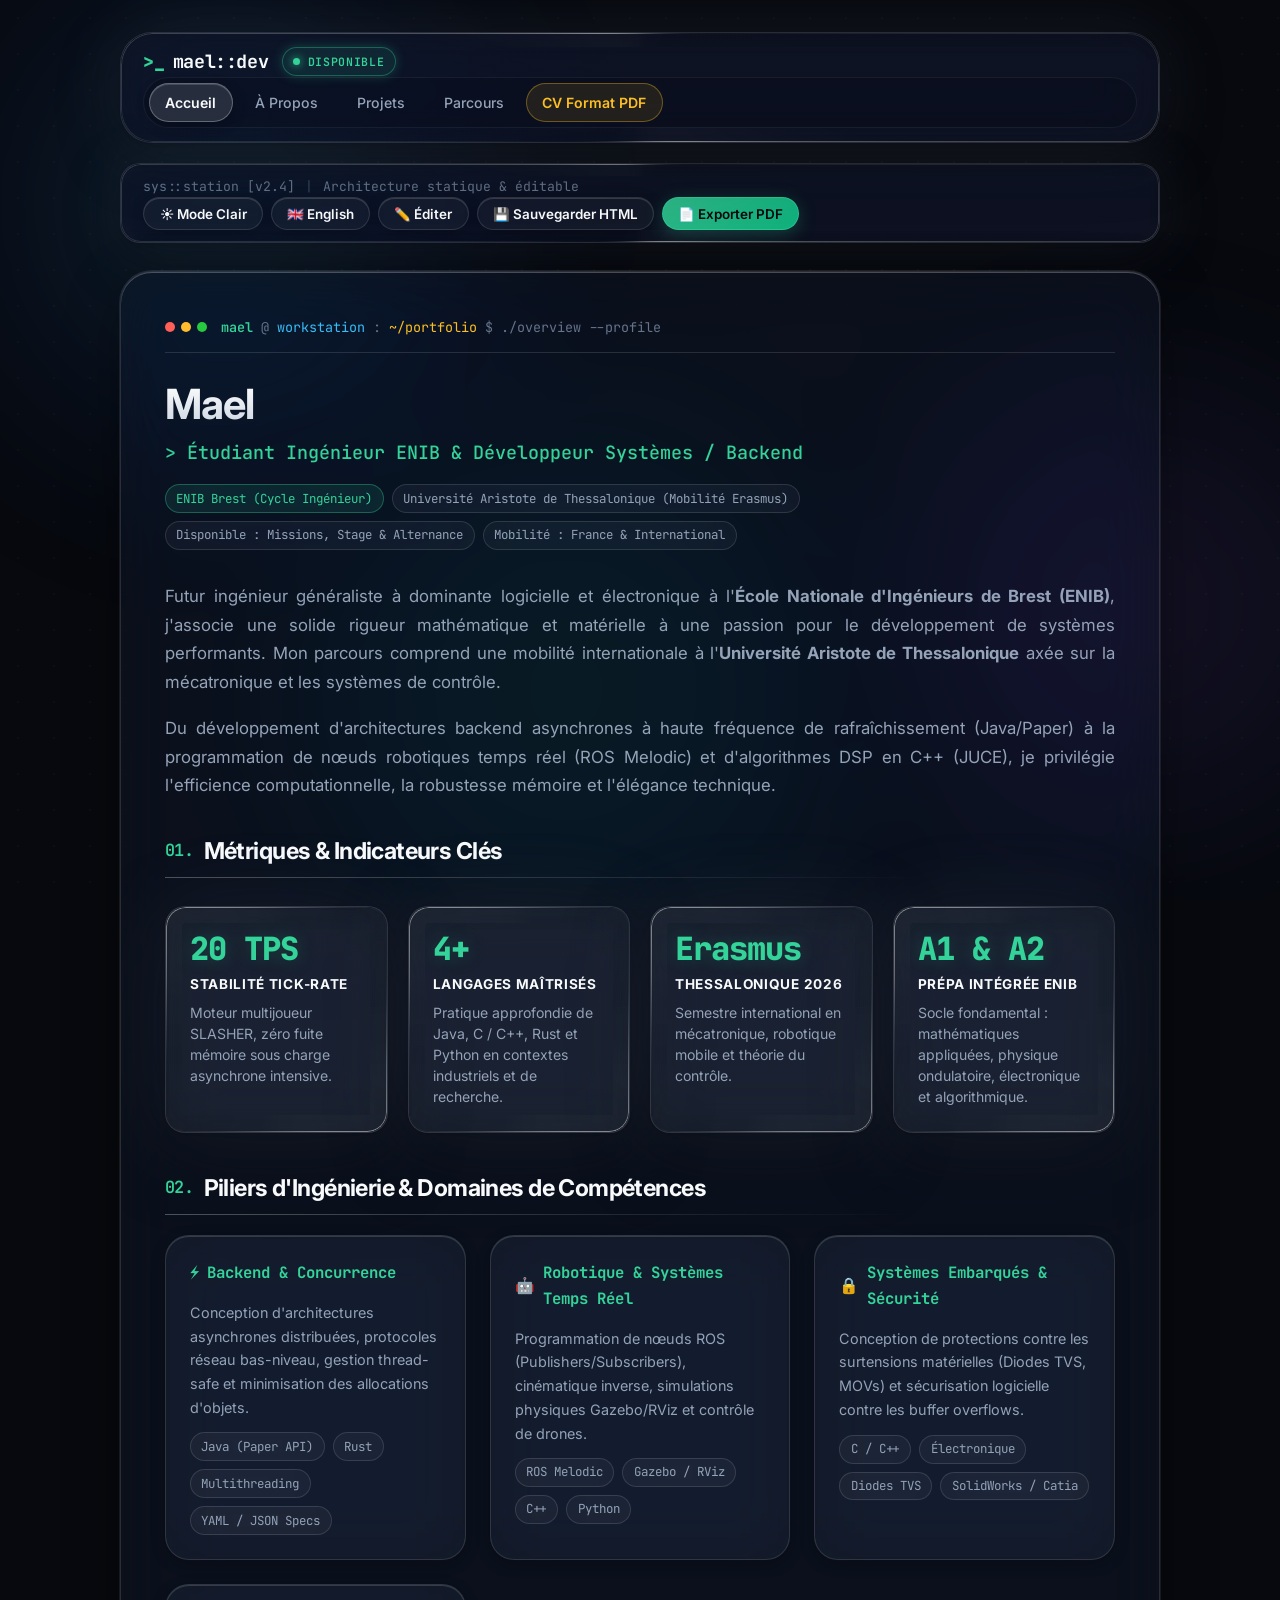
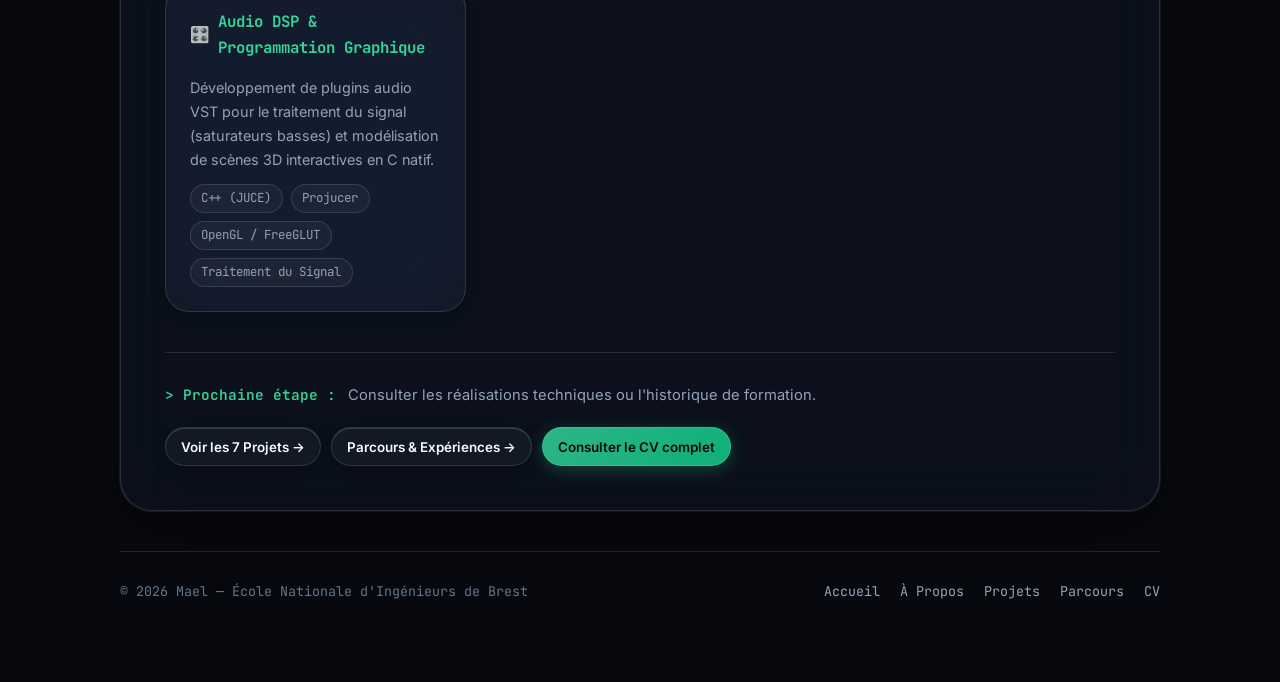
==== commit 516ed82e: "Add files via upload" ====
--- a/index.html
+++ b/index.html
@@ -3,14 +3,22 @@
 <head>
     <meta charset="UTF-8">
     <meta name="viewport" content="width=device-width, initial-scale=1.0">
-    <title>Mael — Étudiant Ingénieur & Développeur Systèmes / Backend</title>
+    <title>Mael — Étudiant Ingénieur &amp; Développeur Systèmes / Backend</title>
     <meta name="description" content="Portfolio d'ingénieur de Mael : architecture backend, systèmes embarqués, robotique ROS et développement bas-niveau.">
     <link rel="stylesheet" href="style.css">
 </head>
 <body>
 
+    <!-- Arrière-plan Ambiant Immersif pour réfraction optique QuickLiquid -->
+    <div class="ambient-backdrop no-print" aria-hidden="true">
+        <div class="ambient-orb orb-1"></div>
+        <div class="ambient-orb orb-2"></div>
+        <div class="ambient-orb orb-3"></div>
+        <div class="ambient-grid"></div>
+    </div>
+
     <div class="site-wrapper">
-        <!-- En-tête Global avec Branding & Navigation -->
+        <!-- En-tête Global avec Branding & Navigation (Dock Flottant Liquid Glass) -->
         <header class="top-header no-print">
             <div class="brand-block">
                 <a href="index.html" class="brand-link">
@@ -92,7 +100,7 @@
             <div class="editable-area">
                 <header style="margin-bottom: 2rem;">
                     <h1>Mael</h1>
-                    <p class="font-mono" style="color: var(--accent-terminal); font-size: 1.15rem; font-weight: 500; margin-bottom: 0.8rem;">
+                    <p class="font-mono" style="color: var(--accent-emerald); font-size: 1.15rem; font-weight: 500; margin-bottom: 0.8rem;">
                         <span class="lang-fr">&gt; Étudiant Ingénieur ENIB &amp; Développeur Systèmes / Backend</span>
                         <span class="lang-en">&gt; ENIB Engineering Student &amp; Backend / Systems Developer</span>
                     </p>
@@ -244,16 +252,16 @@
             </section>
 
             <!-- Accès Rapide & Navigation Projets -->
-            <section style="margin-top: 2rem; border-top: 1px dashed var(--border-crisp); padding-top: 1.5rem;">
-                <div style="display: flex; justify-content: space-between; align-items: center; flex-wrap: wrap; gap: 1rem;">
+            <section style="margin-top: 2.5rem; border-top: 1px solid var(--glass-border); padding-top: 1.75rem;">
+                <div style="display: flex; justify-content: space-between; align-items: center; flex-wrap: wrap; gap: 1.25rem;">
                     <div>
-                        <span class="font-mono" style="color: var(--accent-terminal); font-size: 0.9rem;">&gt; Prochaine étape :</span>
-                        <span style="color: var(--text-secondary); font-size: 0.9rem; margin-left: 0.5rem;">
+                        <span class="font-mono" style="color: var(--accent-emerald); font-size: 0.9rem; font-weight: 600;">&gt; Prochaine étape :</span>
+                        <span style="color: var(--text-secondary); font-size: 0.92rem; margin-left: 0.5rem;">
                             <span class="lang-fr">Consulter les réalisations techniques ou l'historique de formation.</span>
                             <span class="lang-en">Explore technical achievements or educational timeline.</span>
                         </span>
                     </div>
-                    <div style="display: flex; gap: 0.6rem;">
+                    <div style="display: flex; gap: 0.6rem; flex-wrap: wrap;">
                         <a href="projets.html" class="btn-ctrl">
                             <span class="lang-fr">Voir les 7 Projets →</span>
                             <span class="lang-en">View 7 Projects →</span>
@@ -286,6 +294,7 @@
         </footer>
     </div>
 
+    <script src="quick-liquid.js"></script>
     <script src="script.js"></script>
 </body>
 </html>
--- a/style.css
+++ b/style.css
@@ -1,92 +1,118 @@
 /* ==========================================================================
-   PORTFOLIO PERSONNEL — DIRECTION ARTISTIQUE INDUSTRIELLE & DEVELOPER-FIRST
-   Anti-Style IA : Pas de néon/dégradé fluo, typographie technique, bordures nettes 1px
+   PORTFOLIO MAEL — DIRECTION ARTISTIQUE APPLE LIQUID GLASS (VisionOS / macOS)
+   Intégration optique QuickLiquid, réfraction temps réel, reflets spéculaires & typographie moderne
    ========================================================================== */
 
-@import url('https://fonts.googleapis.com/css2?family=IBM+Plex+Sans:ital,wght@0,300;0,400;0,500;0,600;0,700;1,400&family=JetBrains+Mono:wght@400;500;600;700&display=swap');
-
-/* --- Tokens & Variables Globales --- */
+@import url('https://fonts.googleapis.com/css2?family=Inter:wght@300;400;500;600;700;800&family=JetBrains+Mono:wght@400;500;600;700&display=swap');
+
+/* --- 1. Tokens & Design System Global --- */
 :root {
     /* Typographie */
-    --font-mono: 'JetBrains Mono', 'Fira Code', ui-monospace, SFMono-Regular, Menlo, Monaco, Consolas, monospace;
-    --font-sans: 'IBM Plex Sans', -apple-system, BlinkMacSystemFont, 'Segoe UI', Helvetica, Arial, sans-serif;
-
-    /* Thème Sombre Industriel Mat (Défaut) */
-    --bg-base: #121417;
-    --bg-surface: #1a1d21;
-    --bg-subtle: #16181d;
-    --bg-hover: #22262c;
-    --bg-active: #282d35;
-
-    --border-subtle: #20242a;
-    --border-crisp: #2a2e35;
-    --border-active: #3b424c;
-    --border-focus: #3fb950;
-
-    --text-primary: #e6edf3;
-    --text-secondary: #9da7b3;
-    --text-muted: #6e7681;
-
-    /* Accents Techniques */
-    --accent-terminal: #3fb950;
-    --accent-terminal-bg: rgba(63, 185, 80, 0.12);
-    --accent-terminal-border: rgba(63, 185, 80, 0.35);
-
-    --accent-amber: #d29922;
-    --accent-amber-bg: rgba(210, 153, 34, 0.12);
-    --accent-amber-border: rgba(210, 153, 34, 0.35);
-
-    --accent-blue: #58a6ff;
-    --accent-blue-bg: rgba(88, 166, 255, 0.10);
-    --accent-blue-border: rgba(88, 166, 255, 0.30);
-
-    --danger-red: #f85149;
-
-    --radius-sm: 4px;
-    --radius-md: 6px;
-    --radius-lg: 8px;
-
-    --shadow-none: none;
-    --shadow-crisp: 0 1px 3px rgba(0, 0, 0, 0.4);
-
-    --transition-fast: 0.15s ease;
-    --max-width: 980px;
-}
-
-/* Thème Papier Document Clair */
+    --font-sans: -apple-system, BlinkMacSystemFont, 'Inter', 'SF Pro Display', 'SF Pro Text', 'Segoe UI', Roboto, sans-serif;
+    --font-mono: 'JetBrains Mono', SFMono-Regular, Menlo, Monaco, Consolas, monospace;
+
+    /* Thème Sombre : VisionOS Obsidian & Titanium (Défaut) */
+    --bg-canvas: #07090e;
+    --bg-glass-base: rgba(18, 24, 38, 0.45);
+    --bg-glass-card: rgba(22, 28, 44, 0.40);
+    --bg-glass-subtle: rgba(255, 255, 255, 0.035);
+    --bg-glass-hover: rgba(255, 255, 255, 0.07);
+    --bg-glass-active: rgba(255, 255, 255, 0.12);
+
+    /* Verre & Réfraction Spéculaire */
+    --glass-border: rgba(255, 255, 255, 0.12);
+    --glass-border-highlight: rgba(255, 255, 255, 0.28);
+    --glass-border-active: rgba(255, 255, 255, 0.40);
+    --glass-specular-top: rgba(255, 255, 255, 0.22);
+    --glass-blur: blur(28px) saturate(190%);
+    --glass-blur-heavy: blur(40px) saturate(200%);
+
+    /* Typographie & Contraste */
+    --text-primary: #f8fafc;
+    --text-secondary: #94a3b8;
+    --text-muted: #64748b;
+    --text-heading-gradient: linear-gradient(180deg, #ffffff 0%, #cbd5e1 100%);
+
+    /* Accents Apple & Systèmes */
+    --accent-emerald: #34d399;
+    --accent-emerald-glow: rgba(52, 211, 153, 0.25);
+    --accent-emerald-border: rgba(52, 211, 153, 0.35);
+    --accent-emerald-bg: rgba(52, 211, 153, 0.10);
+
+    --accent-blue: #38bdf8;
+    --accent-blue-glow: rgba(56, 189, 248, 0.22);
+    --accent-blue-border: rgba(56, 189, 248, 0.35);
+    --accent-blue-bg: rgba(56, 189, 248, 0.10);
+
+    --accent-amber: #fbbf24;
+    --accent-amber-glow: rgba(251, 191, 36, 0.22);
+    --accent-amber-border: rgba(251, 191, 36, 0.35);
+    --accent-amber-bg: rgba(251, 191, 36, 0.10);
+
+    --accent-purple: #a855f7;
+    --danger-red: #f87171;
+
+    /* Rayons de courbure Apple (Squircle / Smooth Radii) */
+    --radius-xs: 8px;
+    --radius-sm: 12px;
+    --radius-md: 18px;
+    --radius-lg: 24px;
+    --radius-xl: 32px;
+    --radius-pill: 9999px;
+
+    /* Ombres physiques Apple */
+    --shadow-liquid-sm: 0 4px 16px -2px rgba(0, 0, 0, 0.3), inset 0 1px 0 rgba(255, 255, 255, 0.15);
+    --shadow-liquid-md: 0 12px 36px -6px rgba(0, 0, 0, 0.45), 0 0 0 1px rgba(255, 255, 255, 0.08), inset 0 1px 0 rgba(255, 255, 255, 0.20);
+    --shadow-liquid-lg: 0 20px 60px -12px rgba(0, 0, 0, 0.60), 0 0 0 1px rgba(255, 255, 255, 0.10), inset 0 1px 0 rgba(255, 255, 255, 0.25);
+    --shadow-glow-emerald: 0 0 25px rgba(52, 211, 153, 0.20);
+    --shadow-glow-blue: 0 0 25px rgba(56, 189, 248, 0.20);
+
+    /* Transitions & Dimensionnement */
+    --transition-snappy: all 0.25s cubic-bezier(0.16, 1, 0.3, 1);
+    --transition-spring: all 0.4s cubic-bezier(0.34, 1.56, 0.64, 1);
+    --max-width: 1040px;
+}
+
+/* --- Thème Clair : Apple Frosted Snow Pearl --- */
 [data-theme="light"] {
-    --bg-base: #f8f9fa;
-    --bg-surface: #ffffff;
-    --bg-subtle: #f1f3f5;
-    --bg-hover: #e9ecef;
-    --bg-active: #dee2e6;
-
-    --border-subtle: #eaecef;
-    --border-crisp: #e1e4e8;
-    --border-active: #c2c8cf;
-    --border-focus: #0969da;
-
-    --text-primary: #1f2328;
-    --text-secondary: #57606a;
-    --text-muted: #8c959f;
-
-    --accent-terminal: #1a7f37;
-    --accent-terminal-bg: rgba(26, 127, 55, 0.08);
-    --accent-terminal-border: rgba(26, 127, 55, 0.25);
-
-    --accent-amber: #9a6700;
-    --accent-amber-bg: rgba(154, 103, 0, 0.08);
-    --accent-amber-border: rgba(154, 103, 0, 0.25);
-
-    --accent-blue: #0969da;
-    --accent-blue-bg: rgba(9, 105, 218, 0.08);
-    --accent-blue-border: rgba(9, 105, 218, 0.25);
-
-    --danger-red: #cf222e;
-    --shadow-crisp: 0 1px 3px rgba(0, 0, 0, 0.08);
-}
-
-/* --- Reset & Base --- */
+    --bg-canvas: #f1f4f9;
+    --bg-glass-base: rgba(255, 255, 255, 0.65);
+    --bg-glass-card: rgba(255, 255, 255, 0.70);
+    --bg-glass-subtle: rgba(255, 255, 255, 0.45);
+    --bg-glass-hover: rgba(255, 255, 255, 0.90);
+    --bg-glass-active: rgba(255, 255, 255, 0.98);
+
+    --glass-border: rgba(255, 255, 255, 0.75);
+    --glass-border-highlight: rgba(255, 255, 255, 0.95);
+    --glass-border-active: rgba(14, 165, 233, 0.50);
+    --glass-specular-top: rgba(255, 255, 255, 0.90);
+
+    --text-primary: #0f172a;
+    --text-secondary: #475569;
+    --text-muted: #94a3b8;
+    --text-heading-gradient: linear-gradient(180deg, #0f172a 0%, #334155 100%);
+
+    --accent-emerald: #059669;
+    --accent-emerald-glow: rgba(5, 150, 105, 0.15);
+    --accent-emerald-border: rgba(5, 150, 105, 0.25);
+    --accent-emerald-bg: rgba(5, 150, 105, 0.08);
+
+    --accent-blue: #0284c7;
+    --accent-blue-glow: rgba(2, 132, 199, 0.15);
+    --accent-blue-border: rgba(2, 132, 199, 0.25);
+    --accent-blue-bg: rgba(2, 132, 199, 0.08);
+
+    --accent-amber: #d97706;
+    --accent-amber-glow: rgba(217, 119, 6, 0.15);
+    --accent-amber-border: rgba(217, 119, 6, 0.25);
+    --accent-amber-bg: rgba(217, 119, 6, 0.08);
+
+    --shadow-liquid-sm: 0 4px 14px -2px rgba(15, 23, 42, 0.06), inset 0 1px 0 rgba(255, 255, 255, 0.9);
+    --shadow-liquid-md: 0 12px 32px -6px rgba(15, 23, 42, 0.08), 0 0 0 1px rgba(255, 255, 255, 0.6), inset 0 1px 0 rgba(255, 255, 255, 0.9);
+    --shadow-liquid-lg: 0 20px 50px -10px rgba(15, 23, 42, 0.10), 0 0 0 1px rgba(255, 255, 255, 0.7), inset 0 1px 0 rgba(255, 255, 255, 1);
+}
+
+/* --- 2. Reset & Structure de Base --- */
 *, *::before, *::after {
     box-sizing: border-box;
     margin: 0;
@@ -101,59 +127,171 @@
 
 body {
     font-family: var(--font-sans);
-    background-color: var(--bg-base);
-    color: var(--text-primary);
-    line-height: 1.6;
-    padding: 1.5rem 1rem 4rem 1rem;
+    background-color: var(--bg-canvas);
+    color: var(--text-primary);
+    line-height: 1.65;
+    padding: 2rem 1.25rem 5rem 1.25rem;
     min-height: 100vh;
-    transition: background-color var(--transition-fast), color var(--transition-fast);
+    overflow-x: hidden;
+    position: relative;
+    transition: background-color 0.3s ease, color 0.3s ease;
+    -webkit-font-smoothing: antialiased;
+    -moz-osx-font-smoothing: grayscale;
 }
 
 /* --- Bilinguisme (FR / EN) --- */
 [data-lang="fr"] .lang-en { display: none !important; }
 [data-lang="en"] .lang-fr { display: none !important; }
 
-/* --- Typographie Globale --- */
-h1, h2, h3, h4, .font-mono {
-    font-family: var(--font-mono);
-    letter-spacing: -0.02em;
+/* --- 3. Arrière-plan Ambiant Immersif (Permet à la réfraction optique d'opérer) --- */
+.ambient-backdrop {
+    position: fixed;
+    inset: 0;
+    pointer-events: none;
+    z-index: 0;
+    overflow: hidden;
+}
+
+.ambient-orb {
+    position: absolute;
+    border-radius: 50%;
+    filter: blur(90px);
+    opacity: 0.6;
+    animation: orbFloat 24s ease-in-out infinite alternate;
+    will-change: transform, opacity;
+}
+
+.ambient-orb.orb-1 {
+    width: 650px;
+    height: 650px;
+    top: -120px;
+    left: -100px;
+    background: radial-gradient(circle, rgba(56, 189, 248, 0.22) 0%, rgba(37, 99, 235, 0.12) 50%, transparent 70%);
+}
+
+.ambient-orb.orb-2 {
+    width: 580px;
+    height: 580px;
+    top: 35%;
+    right: -150px;
+    background: radial-gradient(circle, rgba(168, 85, 247, 0.20) 0%, rgba(99, 102, 241, 0.10) 50%, transparent 70%);
+    animation-duration: 32s;
+    animation-delay: -8s;
+}
+
+.ambient-orb.orb-3 {
+    width: 620px;
+    height: 620px;
+    bottom: -100px;
+    left: 20%;
+    background: radial-gradient(circle, rgba(52, 211, 153, 0.16) 0%, rgba(14, 165, 233, 0.10) 50%, transparent 70%);
+    animation-duration: 28s;
+    animation-delay: -14s;
+}
+
+.ambient-grid {
+    position: absolute;
+    inset: 0;
+    background-image: 
+        radial-gradient(circle at 50% 50%, rgba(255, 255, 255, 0.04) 1px, transparent 1px);
+    background-size: 36px 36px;
+    opacity: 0.7;
+}
+
+[data-theme="light"] .ambient-orb.orb-1 {
+    background: radial-gradient(circle, rgba(56, 189, 248, 0.18) 0%, rgba(147, 197, 253, 0.12) 60%, transparent 80%);
+}
+[data-theme="light"] .ambient-orb.orb-2 {
+    background: radial-gradient(circle, rgba(192, 132, 252, 0.16) 0%, rgba(233, 213, 255, 0.10) 60%, transparent 80%);
+}
+[data-theme="light"] .ambient-orb.orb-3 {
+    background: radial-gradient(circle, rgba(110, 231, 183, 0.16) 0%, rgba(186, 230, 253, 0.12) 60%, transparent 80%);
+}
+[data-theme="light"] .ambient-grid {
+    background-image: radial-gradient(circle at 50% 50%, rgba(15, 23, 42, 0.04) 1px, transparent 1px);
+}
+
+@keyframes orbFloat {
+    0% { transform: translate3d(0, 0, 0) scale(1); }
+    50% { transform: translate3d(60px, 40px, 0) scale(1.08); }
+    100% { transform: translate3d(-40px, -30px, 0) scale(0.95); }
+}
+
+/* --- 4. Intégration Structurelle QuickLiquid --- */
+/* Le moteur QuickLiquid enveloppe les enfants dans .ql-content avec z-index: 10 */
+.ql-content {
+    position: relative;
+    z-index: 10;
+    width: 100%;
+    box-sizing: border-box;
+}
+
+/* Classes pour les éléments porteurs de verre */
+.liquid-glass-surface {
+    position: relative;
+    backdrop-filter: var(--glass-blur);
+    -webkit-backdrop-filter: var(--glass-blur);
+    background: var(--bg-glass-card);
+    border: 1px solid var(--glass-border);
+    box-shadow: var(--shadow-liquid-md);
+    transition: var(--transition-snappy);
+}
+
+/* --- 5. Typographie Globale & Hiérarchie --- */
+h1, h2, h3, h4 {
+    letter-spacing: -0.025em;
+    font-weight: 700;
+}
+
+h1 {
+    font-size: 2.6rem;
+    line-height: 1.15;
+    background: var(--text-heading-gradient);
+    -webkit-background-clip: text;
+    -webkit-text-fill-color: transparent;
+    margin-bottom: 0.6rem;
+}
+
+h2 {
+    font-size: 1.45rem;
+    line-height: 1.3;
+    color: var(--text-primary);
+    padding-bottom: 0.75rem;
+    margin-top: 2.25rem;
+    margin-bottom: 1.25rem;
+    display: flex;
+    align-items: center;
+    gap: 0.65rem;
+    position: relative;
+}
+
+h2::after {
+    content: '';
+    position: absolute;
+    bottom: 0;
+    left: 0;
+    right: 0;
+    height: 1px;
+    background: linear-gradient(90deg, var(--glass-border-highlight) 0%, transparent 80%);
+}
+
+h2 .section-prefix {
+    font-family: var(--font-mono);
+    color: var(--accent-emerald);
+    font-size: 1.05rem;
     font-weight: 600;
 }
 
-h1 {
-    font-size: 2.1rem;
-    line-height: 1.25;
-    color: var(--text-primary);
-    margin-bottom: 0.5rem;
-}
-
-h2 {
-    font-size: 1.35rem;
-    line-height: 1.35;
-    color: var(--text-primary);
-    border-bottom: 1px solid var(--border-crisp);
-    padding-bottom: 0.5rem;
-    margin-top: 2rem;
-    margin-bottom: 1.25rem;
-    display: flex;
-    align-items: center;
-    gap: 0.5rem;
-}
-
-h2 .section-prefix {
-    color: var(--accent-terminal);
-    font-size: 1rem;
-}
-
 h3 {
-    font-size: 1.1rem;
-    color: var(--text-primary);
-    margin-bottom: 0.35rem;
+    font-size: 1.15rem;
+    color: var(--text-primary);
+    margin-bottom: 0.4rem;
 }
 
 p {
-    margin-bottom: 1rem;
+    margin-bottom: 1.1rem;
     color: var(--text-secondary);
+    font-size: 1.02rem;
 }
 
 p:last-child {
@@ -163,351 +301,457 @@
 a {
     color: var(--accent-blue);
     text-decoration: none;
-    transition: color var(--transition-fast);
+    transition: var(--transition-snappy);
 }
 
 a:hover {
-    text-decoration: underline;
-}
-
-code, pre {
-    font-family: var(--font-mono);
-    font-size: 0.9em;
-}
-
-/* --- Layout Conteneur --- */
+    color: #7dd3fc;
+    text-decoration: none;
+}
+
+code, pre, .font-mono {
+    font-family: var(--font-mono);
+}
+
+/* --- 6. Layout Principal --- */
 .site-wrapper {
     max-width: var(--max-width);
     margin: 0 auto;
-}
-
+    position: relative;
+    z-index: 1;
+}
+
+/* --- 7. En-tête Global : Dock Flottant Apple Liquid Glass --- */
+.top-header {
+    border-radius: var(--radius-xl);
+    padding: 0.85rem 1.4rem;
+    margin-bottom: 1.25rem;
+    display: flex;
+    justify-content: space-between;
+    align-items: center;
+    flex-wrap: wrap;
+    gap: 1.25rem;
+    position: sticky;
+    top: 1rem;
+    z-index: 100;
+    backdrop-filter: var(--glass-blur-heavy);
+    -webkit-backdrop-filter: var(--glass-blur-heavy);
+    background: var(--bg-glass-base);
+    border: 1px solid var(--glass-border);
+    box-shadow: var(--shadow-liquid-lg);
+    transition: border-color 0.3s ease, box-shadow 0.3s ease;
+}
+
+.top-header:hover {
+    border-color: var(--glass-border-highlight);
+}
+
+.brand-block {
+    display: flex;
+    align-items: center;
+    gap: 0.85rem;
+}
+
+.brand-link {
+    font-family: var(--font-mono);
+    font-size: 1.15rem;
+    font-weight: 700;
+    color: var(--text-primary);
+    display: flex;
+    align-items: center;
+    gap: 0.5rem;
+    letter-spacing: -0.02em;
+}
+
+.brand-prompt {
+    color: var(--accent-emerald);
+    font-weight: 800;
+}
+
+.brand-link:hover {
+    color: var(--accent-emerald);
+}
+
+/* Status Pill : Breathing Emerald Indicator */
+.status-pill {
+    font-family: var(--font-mono);
+    font-size: 0.72rem;
+    font-weight: 600;
+    display: inline-flex;
+    align-items: center;
+    gap: 0.45rem;
+    background: var(--accent-emerald-bg);
+    color: var(--accent-emerald);
+    border: 1px solid var(--accent-emerald-border);
+    padding: 0.25rem 0.65rem;
+    border-radius: var(--radius-pill);
+    text-transform: uppercase;
+    letter-spacing: 0.06em;
+    box-shadow: 0 0 12px var(--accent-emerald-glow);
+}
+
+.pulse-dot {
+    width: 7px;
+    height: 7px;
+    border-radius: 50%;
+    background-color: var(--accent-emerald);
+    display: inline-block;
+    box-shadow: 0 0 8px var(--accent-emerald);
+    animation: emeraldPulse 2.2s ease-in-out infinite;
+}
+
+@keyframes emeraldPulse {
+    0%, 100% { opacity: 1; transform: scale(1); box-shadow: 0 0 8px var(--accent-emerald); }
+    50% { opacity: 0.5; transform: scale(0.85); box-shadow: 0 0 2px var(--accent-emerald); }
+}
+
+/* Barre de Navigation en Pilules de Verre */
+.nav-bar {
+    display: flex;
+    gap: 0.4rem;
+    flex-wrap: wrap;
+    background: rgba(0, 0, 0, 0.15);
+    padding: 0.3rem;
+    border-radius: var(--radius-pill);
+    border: 1px solid rgba(255, 255, 255, 0.06);
+}
+
+[data-theme="light"] .nav-bar {
+    background: rgba(255, 255, 255, 0.5);
+    border-color: rgba(0, 0, 0, 0.05);
+}
+
+.nav-link {
+    font-family: var(--font-sans);
+    font-size: 0.88rem;
+    font-weight: 500;
+    color: var(--text-secondary);
+    padding: 0.45rem 0.95rem;
+    border-radius: var(--radius-pill);
+    border: 1px solid transparent;
+    transition: var(--transition-snappy);
+    position: relative;
+    display: inline-flex;
+    align-items: center;
+    justify-content: center;
+}
+
+.nav-link:hover {
+    color: var(--text-primary);
+    background: var(--bg-glass-hover);
+    text-decoration: none;
+}
+
+.nav-link.active {
+    color: var(--text-primary);
+    background: var(--bg-glass-active);
+    border-color: var(--glass-border-highlight);
+    box-shadow: var(--shadow-liquid-sm);
+    font-weight: 600;
+}
+
+.nav-link.cv-link {
+    color: var(--accent-amber);
+    background: var(--accent-amber-bg);
+    border-color: var(--accent-amber-border);
+    font-weight: 600;
+}
+
+.nav-link.cv-link:hover {
+    background: var(--accent-amber);
+    color: #07090e;
+    box-shadow: 0 0 16px var(--accent-amber-glow);
+}
+
+/* --- 8. Barre d'Outils Flottante (Controls Bar) --- */
+.controls-bar {
+    border-radius: var(--radius-lg);
+    padding: 0.75rem 1.4rem;
+    margin-bottom: 1.75rem;
+    display: flex;
+    justify-content: space-between;
+    align-items: center;
+    flex-wrap: wrap;
+    gap: 0.85rem;
+    backdrop-filter: var(--glass-blur);
+    -webkit-backdrop-filter: var(--glass-blur);
+    background: var(--bg-glass-base);
+    border: 1px solid var(--glass-border);
+    box-shadow: var(--shadow-liquid-sm);
+}
+
+.controls-info {
+    font-family: var(--font-mono);
+    font-size: 0.82rem;
+    color: var(--text-muted);
+    display: flex;
+    align-items: center;
+    gap: 0.6rem;
+}
+
+.controls-buttons {
+    display: flex;
+    gap: 0.5rem;
+    flex-wrap: wrap;
+}
+
+/* Boutons Contrôles Tactiles (Liquid Press ready) */
+.btn-ctrl {
+    font-family: var(--font-sans);
+    font-size: 0.84rem;
+    font-weight: 600;
+    padding: 0.45rem 0.95rem;
+    border-radius: var(--radius-pill);
+    border: 1px solid var(--glass-border);
+    background: var(--bg-glass-subtle);
+    color: var(--text-primary);
+    cursor: pointer;
+    display: inline-flex;
+    align-items: center;
+    gap: 0.45rem;
+    box-shadow: var(--shadow-liquid-sm);
+    transition: var(--transition-snappy);
+    user-select: none;
+    touch-action: manipulation;
+}
+
+.btn-ctrl:hover {
+    background: var(--bg-glass-hover);
+    border-color: var(--glass-border-highlight);
+    transform: translateY(-1px);
+}
+
+.btn-ctrl:active {
+    transform: scale(0.96);
+}
+
+.btn-ctrl.primary {
+    background: linear-gradient(135deg, rgba(52, 211, 153, 0.85) 0%, rgba(16, 185, 129, 0.95) 100%);
+    color: #07090e;
+    border-color: rgba(52, 211, 153, 0.6);
+    box-shadow: 0 4px 18px var(--accent-emerald-glow);
+}
+
+.btn-ctrl.primary:hover {
+    filter: brightness(1.12);
+    box-shadow: 0 6px 24px var(--accent-emerald-glow);
+}
+
+.btn-ctrl.edit-btn.active {
+    background: var(--accent-amber-bg);
+    color: var(--accent-amber);
+    border-color: var(--accent-amber-border);
+    box-shadow: 0 0 16px var(--accent-amber-glow);
+}
+
+/* Bannière Mode Édition */
+.edit-mode-banner {
+    display: none;
+    font-family: var(--font-mono);
+    font-size: 0.84rem;
+    padding: 0.75rem 1.25rem;
+    margin-bottom: 1.25rem;
+    background: var(--accent-amber-bg);
+    color: var(--accent-amber);
+    border: 1px dashed var(--accent-amber);
+    border-radius: var(--radius-md);
+    align-items: center;
+    justify-content: space-between;
+    backdrop-filter: var(--glass-blur);
+}
+
+body.editing-active .edit-mode-banner {
+    display: flex;
+}
+
+body.editing-active .editable-area[contenteditable="true"] {
+    outline: 1px dashed var(--accent-amber);
+    outline-offset: 6px;
+    background-color: rgba(251, 191, 36, 0.04);
+    border-radius: var(--radius-sm);
+    cursor: text;
+}
+
+/* --- 9. Carte de Contenu Principale (Liquid Glass Panel) --- */
 .content-card {
-    background-color: var(--bg-surface);
-    border: 1px solid var(--border-crisp);
-    border-radius: var(--radius-md);
-    padding: 2.25rem;
-    box-shadow: var(--shadow-crisp);
-    margin-bottom: 2rem;
-}
-
-/* --- En-tête Terminal & Navigation --- */
-.top-header {
-    border: 1px solid var(--border-crisp);
-    background-color: var(--bg-subtle);
-    border-radius: var(--radius-md);
-    padding: 0.75rem 1.25rem;
-    margin-bottom: 1rem;
-    display: flex;
-    justify-content: space-between;
-    align-items: center;
-    flex-wrap: wrap;
-    gap: 1rem;
-}
-
-.brand-block {
-    display: flex;
-    align-items: center;
-    gap: 0.75rem;
-}
-
-.brand-link {
-    font-family: var(--font-mono);
-    font-size: 1.1rem;
+    background: var(--bg-glass-card);
+    backdrop-filter: var(--glass-blur);
+    -webkit-backdrop-filter: var(--glass-blur);
+    border: 1px solid var(--glass-border);
+    border-radius: var(--radius-xl);
+    padding: 2.75rem;
+    box-shadow: var(--shadow-liquid-lg);
+    margin-bottom: 2.5rem;
+    position: relative;
+    overflow: hidden;
+    transition: border-color 0.3s ease;
+}
+
+.content-card:hover {
+    border-color: var(--glass-border-highlight);
+}
+
+/* En-tête Terminal Console Style Apple macOS */
+.terminal-prompt {
+    font-family: var(--font-mono);
+    font-size: 0.84rem;
+    color: var(--text-muted);
+    margin-bottom: 1.75rem;
+    display: flex;
+    align-items: center;
+    gap: 0.5rem;
+    border-bottom: 1px solid var(--glass-border);
+    padding-bottom: 0.85rem;
+}
+
+.terminal-prompt::before {
+    content: '';
+    display: inline-block;
+    width: 10px;
+    height: 10px;
+    border-radius: 50%;
+    background: #ff5f56;
+    box-shadow: 16px 0 0 #ffbd2e, 32px 0 0 #27c93f;
+    margin-right: 38px;
+}
+
+.terminal-prompt .user {
+    color: var(--accent-emerald);
+    font-weight: 600;
+}
+
+.terminal-prompt .host {
+    color: var(--accent-blue);
+}
+
+.terminal-prompt .path {
+    color: var(--accent-amber);
+}
+
+/* --- 10. Grille de Métriques Clés (Indicator Tiles) --- */
+.metrics-grid {
+    display: grid;
+    grid-template-columns: repeat(auto-fit, minmax(220px, 1fr));
+    gap: 1.25rem;
+    margin: 1.75rem 0;
+}
+
+.metric-card {
+    background: var(--bg-glass-subtle);
+    backdrop-filter: var(--glass-blur);
+    -webkit-backdrop-filter: var(--glass-blur);
+    border: 1px solid var(--glass-border);
+    border-radius: var(--radius-lg);
+    padding: 1.5rem;
+    box-shadow: var(--shadow-liquid-sm);
+    transition: var(--transition-snappy);
+    position: relative;
+    overflow: hidden;
+}
+
+.metric-card:hover {
+    border-color: var(--glass-border-highlight);
+    background: var(--bg-glass-hover);
+    transform: translateY(-3px);
+    box-shadow: var(--shadow-liquid-md);
+}
+
+.metric-number {
+    font-family: var(--font-mono);
+    font-size: 2rem;
+    font-weight: 800;
+    color: var(--accent-emerald);
+    line-height: 1.15;
+    margin-bottom: 0.35rem;
+    letter-spacing: -0.03em;
+    text-shadow: 0 0 20px var(--accent-emerald-glow);
+}
+
+.metric-label {
+    font-family: var(--font-sans);
+    font-size: 0.85rem;
     font-weight: 700;
     color: var(--text-primary);
-    display: flex;
-    align-items: center;
-    gap: 0.4rem;
-}
-
-.brand-link:hover {
-    text-decoration: none;
-    color: var(--accent-terminal);
-}
-
-.brand-prompt {
-    color: var(--accent-terminal);
-}
-
-.status-pill {
-    font-family: var(--font-mono);
-    font-size: 0.75rem;
-    font-weight: 500;
-    display: inline-flex;
-    align-items: center;
-    gap: 0.4rem;
-    background-color: var(--accent-terminal-bg);
-    color: var(--accent-terminal);
-    border: 1px solid var(--accent-terminal-border);
-    padding: 0.2rem 0.55rem;
-    border-radius: 999px;
     text-transform: uppercase;
     letter-spacing: 0.05em;
-}
-
-.pulse-dot {
-    width: 6px;
-    height: 6px;
-    border-radius: 50%;
-    background-color: var(--accent-terminal);
-    display: inline-block;
-    box-shadow: 0 0 4px var(--accent-terminal);
-}
-
-/* Barre de Navigation */
-.nav-bar {
-    display: flex;
-    gap: 0.35rem;
+    margin-bottom: 0.4rem;
+}
+
+.metric-desc {
+    font-size: 0.88rem;
+    color: var(--text-secondary);
+    line-height: 1.5;
+}
+
+/* --- 11. Filtres & Cartes de Projets (Projects Catalog) --- */
+.filter-tabs {
+    display: flex;
+    gap: 0.5rem;
+    margin-bottom: 1.75rem;
     flex-wrap: wrap;
-}
-
-.nav-link {
-    font-family: var(--font-mono);
-    font-size: 0.85rem;
+    background: rgba(0, 0, 0, 0.15);
+    padding: 0.35rem;
+    border-radius: var(--radius-pill);
+    border: 1px solid rgba(255, 255, 255, 0.06);
+    width: fit-content;
+}
+
+[data-theme="light"] .filter-tabs {
+    background: rgba(255, 255, 255, 0.5);
+    border-color: rgba(0, 0, 0, 0.05);
+}
+
+.filter-btn {
+    font-family: var(--font-sans);
+    font-size: 0.84rem;
     font-weight: 500;
-    color: var(--text-secondary);
-    padding: 0.45rem 0.75rem;
-    border-radius: var(--radius-sm);
+    padding: 0.45rem 1rem;
+    border-radius: var(--radius-pill);
     border: 1px solid transparent;
-    transition: all var(--transition-fast);
-}
-
-.nav-link:hover {
-    color: var(--text-primary);
-    background-color: var(--bg-hover);
-    border-color: var(--border-crisp);
-    text-decoration: none;
-}
-
-.nav-link.active {
-    color: var(--accent-terminal);
-    background-color: var(--accent-terminal-bg);
-    border-color: var(--accent-terminal-border);
-}
-
-.nav-link.cv-link {
-    border-color: var(--accent-amber-border);
-    background-color: var(--accent-amber-bg);
-    color: var(--accent-amber);
-    font-weight: 600;
-}
-
-.nav-link.cv-link:hover {
-    background-color: var(--accent-amber);
-    color: #121417;
-}
-
-/* --- Barre d'outils / Contrôles (Éditeur, Thème, Langue, Export) --- */
-.controls-bar {
-    background-color: var(--bg-surface);
-    border: 1px solid var(--border-crisp);
-    border-radius: var(--radius-md);
-    padding: 0.75rem 1.25rem;
-    margin-bottom: 1.5rem;
-    display: flex;
-    justify-content: space-between;
-    align-items: center;
-    flex-wrap: wrap;
-    gap: 0.75rem;
-}
-
-.controls-info {
-    font-family: var(--font-mono);
-    font-size: 0.8rem;
-    color: var(--text-muted);
-    display: flex;
-    align-items: center;
-    gap: 0.5rem;
-}
-
-.controls-buttons {
-    display: flex;
-    gap: 0.5rem;
-    flex-wrap: wrap;
-}
-
-.btn-ctrl {
-    font-family: var(--font-mono);
-    font-size: 0.8rem;
-    font-weight: 600;
-    padding: 0.4rem 0.75rem;
-    border-radius: var(--radius-sm);
-    border: 1px solid var(--border-crisp);
-    background-color: var(--bg-subtle);
-    color: var(--text-primary);
-    cursor: pointer;
-    display: inline-flex;
-    align-items: center;
-    gap: 0.4rem;
-    transition: all var(--transition-fast);
-    user-select: none;
-}
-
-.btn-ctrl:hover {
-    background-color: var(--bg-hover);
-    border-color: var(--border-active);
-}
-
-.btn-ctrl.primary {
-    background-color: var(--accent-terminal);
-    color: #0d1117;
-    border-color: var(--accent-terminal);
-}
-
-.btn-ctrl.primary:hover {
-    filter: brightness(1.1);
-}
-
-.btn-ctrl.edit-btn.active {
-    background-color: var(--accent-amber-bg);
-    color: var(--accent-amber);
-    border-color: var(--accent-amber);
-}
-
-/* Indicateur du Mode Édition */
-.edit-mode-banner {
-    display: none;
-    font-family: var(--font-mono);
-    font-size: 0.8rem;
-    padding: 0.5rem 1rem;
-    margin-bottom: 1rem;
-    background-color: var(--accent-amber-bg);
-    color: var(--accent-amber);
-    border: 1px dashed var(--accent-amber);
-    border-radius: var(--radius-sm);
-    align-items: center;
-    justify-content: space-between;
-}
-
-body.editing-active .edit-mode-banner {
-    display: flex;
-}
-
-body.editing-active .editable-area[contenteditable="true"] {
-    outline: 1px dashed var(--accent-amber);
-    outline-offset: 4px;
-    background-color: rgba(210, 153, 34, 0.03);
-    border-radius: var(--radius-sm);
-    cursor: text;
-}
-
-/* --- Prompt Terminal / Breadcrumb --- */
-.terminal-prompt {
-    font-family: var(--font-mono);
-    font-size: 0.85rem;
-    color: var(--text-muted);
-    margin-bottom: 1.25rem;
-    display: flex;
-    align-items: center;
-    gap: 0.4rem;
-    border-bottom: 1px dashed var(--border-crisp);
-    padding-bottom: 0.6rem;
-}
-
-.terminal-prompt .user {
-    color: var(--accent-terminal);
-}
-
-.terminal-prompt .host {
-    color: var(--accent-blue);
-}
-
-.terminal-prompt .path {
-    color: var(--accent-amber);
-}
-
-/* --- Grille de Métriques Clés (Index) --- */
-.metrics-grid {
-    display: grid;
-    grid-template-columns: repeat(auto-fit, minmax(200px, 1fr));
-    gap: 1rem;
-    margin: 1.5rem 0;
-}
-
-.metric-card {
-    background-color: var(--bg-subtle);
-    border: 1px solid var(--border-crisp);
-    border-radius: var(--radius-sm);
-    padding: 1.1rem;
-    transition: border-color var(--transition-fast);
-}
-
-.metric-card:hover {
-    border-color: var(--border-active);
-}
-
-.metric-number {
-    font-family: var(--font-mono);
-    font-size: 1.6rem;
-    font-weight: 700;
-    color: var(--accent-terminal);
-    line-height: 1.2;
-    margin-bottom: 0.25rem;
-}
-
-.metric-label {
-    font-family: var(--font-mono);
-    font-size: 0.8rem;
-    color: var(--text-secondary);
-    text-transform: uppercase;
-    letter-spacing: 0.04em;
-}
-
-.metric-desc {
-    font-size: 0.85rem;
-    color: var(--text-muted);
-    margin-top: 0.35rem;
-}
-
-/* --- Cartes de Projets & Grille --- */
-.filter-tabs {
-    display: flex;
-    gap: 0.5rem;
-    margin-bottom: 1.5rem;
-    flex-wrap: wrap;
-}
-
-.filter-btn {
-    font-family: var(--font-mono);
-    font-size: 0.8rem;
-    padding: 0.35rem 0.75rem;
-    border-radius: var(--radius-sm);
-    border: 1px solid var(--border-crisp);
-    background-color: var(--bg-subtle);
+    background: transparent;
     color: var(--text-secondary);
     cursor: pointer;
-    transition: all var(--transition-fast);
+    transition: var(--transition-snappy);
+    user-select: none;
 }
 
 .filter-btn:hover {
     color: var(--text-primary);
-    border-color: var(--border-active);
+    background: var(--bg-glass-hover);
 }
 
 .filter-btn.active {
-    background-color: var(--accent-terminal-bg);
-    color: var(--accent-terminal);
-    border-color: var(--accent-terminal-border);
+    background: var(--bg-glass-active);
+    color: var(--text-primary);
+    border-color: var(--glass-border-highlight);
+    box-shadow: var(--shadow-liquid-sm);
     font-weight: 600;
 }
 
 .projects-grid {
     display: grid;
     grid-template-columns: 1fr;
-    gap: 1.25rem;
+    gap: 1.5rem;
 }
 
 .project-card {
-    background-color: var(--bg-subtle);
-    border: 1px solid var(--border-crisp);
-    border-radius: var(--radius-md);
-    padding: 1.4rem;
-    transition: border-color var(--transition-fast), transform var(--transition-fast);
+    background: var(--bg-glass-subtle);
+    backdrop-filter: var(--glass-blur);
+    -webkit-backdrop-filter: var(--glass-blur);
+    border: 1px solid var(--glass-border);
+    border-radius: var(--radius-xl);
+    padding: 1.85rem;
+    box-shadow: var(--shadow-liquid-sm);
+    transition: var(--transition-snappy);
+    position: relative;
+    overflow: hidden;
 }
 
 .project-card:hover {
-    border-color: var(--border-active);
-    transform: translateY(-2px);
+    border-color: var(--glass-border-highlight);
+    background: var(--bg-glass-hover);
+    transform: translateY(-3px);
+    box-shadow: var(--shadow-liquid-md);
 }
 
 .project-header {
@@ -515,103 +759,114 @@
     justify-content: space-between;
     align-items: flex-start;
     gap: 1rem;
-    margin-bottom: 0.5rem;
+    margin-bottom: 0.6rem;
     flex-wrap: wrap;
 }
 
 .project-title {
-    font-family: var(--font-mono);
-    font-size: 1.15rem;
+    font-size: 1.25rem;
+    font-weight: 700;
+    color: var(--text-primary);
+    letter-spacing: -0.02em;
+}
+
+/* Badges de Projet */
+.project-badge {
+    font-family: var(--font-mono);
+    font-size: 0.74rem;
     font-weight: 600;
-    color: var(--text-primary);
-}
-
-.project-badge {
-    font-family: var(--font-mono);
-    font-size: 0.75rem;
-    padding: 0.2rem 0.5rem;
-    border-radius: var(--radius-sm);
-    border: 1px solid var(--border-crisp);
-    background-color: var(--bg-surface);
+    padding: 0.25rem 0.65rem;
+    border-radius: var(--radius-pill);
+    border: 1px solid var(--glass-border);
+    background: var(--bg-glass-subtle);
     color: var(--text-muted);
 }
 
 .project-badge.production {
-    background-color: var(--accent-terminal-bg);
-    color: var(--accent-terminal);
-    border-color: var(--accent-terminal-border);
+    background: var(--accent-emerald-bg);
+    color: var(--accent-emerald);
+    border-color: var(--accent-emerald-border);
 }
 
 .project-badge.research {
-    background-color: var(--accent-amber-bg);
+    background: var(--accent-amber-bg);
     color: var(--accent-amber);
     border-color: var(--accent-amber-border);
 }
 
 .project-badge.system {
-    background-color: var(--accent-blue-bg);
+    background: var(--accent-blue-bg);
     color: var(--accent-blue);
     border-color: var(--accent-blue-border);
 }
 
 .project-meta {
     font-family: var(--font-mono);
-    font-size: 0.8rem;
+    font-size: 0.84rem;
     color: var(--text-muted);
-    margin-bottom: 0.75rem;
+    margin-bottom: 0.85rem;
 }
 
 .project-desc {
-    font-size: 0.92rem;
+    font-size: 0.98rem;
     color: var(--text-secondary);
-    margin-bottom: 1rem;
-    line-height: 1.55;
+    margin-bottom: 1.15rem;
+    line-height: 1.6;
 }
 
 .project-bullets {
-    padding-left: 1.25rem;
-    margin-bottom: 1rem;
-    font-size: 0.9rem;
+    padding-left: 1.35rem;
+    margin-bottom: 1.25rem;
+    font-size: 0.94rem;
     color: var(--text-secondary);
 }
 
 .project-bullets li {
-    margin-bottom: 0.35rem;
-}
-
+    margin-bottom: 0.45rem;
+}
+
+/* Tags Pilules Translucides */
 .tags-list {
     display: flex;
     flex-wrap: wrap;
-    gap: 0.4rem;
+    gap: 0.5rem;
 }
 
 .tag-badge {
     font-family: var(--font-mono);
-    font-size: 0.75rem;
-    padding: 0.15rem 0.5rem;
-    border-radius: var(--radius-sm);
-    background-color: var(--bg-surface);
+    font-size: 0.78rem;
+    padding: 0.2rem 0.65rem;
+    border-radius: var(--radius-pill);
+    background: var(--bg-glass-subtle);
     color: var(--text-secondary);
-    border: 1px solid var(--border-crisp);
+    border: 1px solid var(--glass-border);
+    backdrop-filter: var(--glass-blur);
+    transition: var(--transition-snappy);
+}
+
+.tag-badge:hover {
+    border-color: var(--glass-border-highlight);
+    color: var(--text-primary);
 }
 
 .tag-badge.highlight {
-    color: var(--accent-terminal);
-    border-color: var(--accent-terminal-border);
-}
-
-/* --- Timeline Parcours (Release notes / Changelog style) --- */
+    color: var(--accent-emerald);
+    border-color: var(--accent-emerald-border);
+    background: var(--accent-emerald-bg);
+}
+
+/* --- 12. Timeline Parcours (Milestones) --- */
 .timeline-list {
     position: relative;
-    border-left: 2px solid var(--border-crisp);
-    margin-left: 0.75rem;
-    padding-left: 1.5rem;
-    margin-top: 1.5rem;
+    border-left: 2px solid var(--glass-border-highlight);
+    margin-left: 1rem;
+    padding-left: 1.75rem;
+    margin-top: 1.75rem;
 }
 
 .timeline-item {
     position: relative;
-    margin-bottom: 2rem;
+    margin-bottom: 2.25rem;
 }
 
 .timeline-item:last-child {
@@ -620,164 +875,262 @@
 
 .timeline-dot {
     position: absolute;
-    left: -1.95rem;
-    top: 0.25rem;
-    width: 10px;
-    height: 10px;
+    left: -2.3rem;
+    top: 0.35rem;
+    width: 12px;
+    height: 12px;
     border-radius: 50%;
-    background-color: var(--accent-terminal);
-    border: 2px solid var(--bg-surface);
-    box-shadow: 0 0 0 2px var(--border-crisp);
+    background-color: var(--accent-emerald);
+    border: 3px solid var(--bg-canvas);
+    box-shadow: 0 0 12px var(--accent-emerald);
 }
 
 .timeline-date {
     font-family: var(--font-mono);
-    font-size: 0.8rem;
+    font-size: 0.84rem;
     font-weight: 600;
     color: var(--accent-amber);
+    margin-bottom: 0.3rem;
+}
+
+.timeline-title {
+    font-size: 1.2rem;
+    font-weight: 700;
+    color: var(--text-primary);
     margin-bottom: 0.25rem;
 }
 
-.timeline-title {
-    font-family: var(--font-mono);
-    font-size: 1.1rem;
-    color: var(--text-primary);
-    margin-bottom: 0.2rem;
-}
-
 .timeline-subtitle {
-    font-size: 0.92rem;
+    font-size: 0.95rem;
     color: var(--accent-blue);
-    margin-bottom: 0.6rem;
+    margin-bottom: 0.75rem;
     font-weight: 500;
 }
 
 .timeline-content {
-    font-size: 0.92rem;
+    font-size: 0.96rem;
     color: var(--text-secondary);
 }
 
 .timeline-content ul {
-    padding-left: 1.25rem;
-    margin-top: 0.5rem;
+    padding-left: 1.35rem;
+    margin-top: 0.6rem;
 }
 
 .timeline-content li {
-    margin-bottom: 0.35rem;
-}
-
-/* --- Section Skills & Grilles À Propos --- */
+    margin-bottom: 0.4rem;
+}
+
+/* --- 13. Grille de Compétences & À Propos --- */
 .skills-columns {
     display: grid;
     grid-template-columns: repeat(auto-fit, minmax(280px, 1fr));
-    gap: 1.25rem;
-    margin-top: 1rem;
+    gap: 1.5rem;
+    margin-top: 1.25rem;
 }
 
 .skill-category-card {
-    background-color: var(--bg-subtle);
-    border: 1px solid var(--border-crisp);
-    border-radius: var(--radius-sm);
-    padding: 1.25rem;
+    background: var(--bg-glass-subtle);
+    backdrop-filter: var(--glass-blur);
+    -webkit-backdrop-filter: var(--glass-blur);
+    border: 1px solid var(--glass-border);
+    border-radius: var(--radius-lg);
+    padding: 1.5rem;
+    box-shadow: var(--shadow-liquid-sm);
+    transition: var(--transition-snappy);
+}
+
+.skill-category-card:hover {
+    border-color: var(--glass-border-highlight);
+    background: var(--bg-glass-hover);
+    transform: translateY(-2px);
 }
 
 .skill-category-title {
     font-family: var(--font-mono);
+    font-size: 0.98rem;
+    font-weight: 700;
+    color: var(--accent-emerald);
+    margin-bottom: 0.95rem;
+    display: flex;
+    align-items: center;
+    gap: 0.5rem;
+}
+
+.skill-pills {
+    display: flex;
+    flex-wrap: wrap;
+    gap: 0.5rem;
+}
+
+.skill-pill {
+    font-family: var(--font-mono);
+    font-size: 0.82rem;
+    padding: 0.3rem 0.75rem;
+    border-radius: var(--radius-pill);
+    background: var(--bg-glass-subtle);
+    border: 1px solid var(--glass-border);
+    color: var(--text-primary);
+    transition: var(--transition-snappy);
+}
+
+.skill-pill:hover {
+    border-color: var(--glass-border-highlight);
+    background: var(--bg-glass-hover);
+}
+
+/* --- 14. Document CV Spécifique (cv.html) --- */
+.cv-document {
+    background: var(--bg-glass-card);
+    backdrop-filter: var(--glass-blur);
+    -webkit-backdrop-filter: var(--glass-blur);
+    border: 1px solid var(--glass-border);
+    border-radius: var(--radius-xl);
+    padding: 3rem;
+    box-shadow: var(--shadow-liquid-lg);
+    margin-bottom: 2.5rem;
+}
+
+.cv-header-block {
+    border-bottom: 1px solid var(--glass-border-highlight);
+    padding-bottom: 1.75rem;
+    margin-bottom: 2rem;
+}
+
+.cv-two-col {
+    display: grid;
+    grid-template-columns: 1fr 1fr;
+    gap: 2.5rem;
+}
+
+.cv-item {
+    margin-bottom: 1.6rem;
+}
+
+.cv-item-header {
+    display: flex;
+    justify-content: space-between;
+    align-items: baseline;
+    margin-bottom: 0.3rem;
+    flex-wrap: wrap;
+    gap: 0.5rem;
+}
+
+.cv-item-title {
+    font-family: var(--font-sans);
+    font-size: 1.1rem;
+    font-weight: 700;
+    color: var(--text-primary);
+}
+
+.cv-item-date {
+    font-family: var(--font-mono);
+    font-size: 0.82rem;
+    color: var(--accent-amber);
+    font-weight: 600;
+}
+
+.cv-item-sub {
     font-size: 0.95rem;
-    color: var(--accent-terminal);
-    margin-bottom: 0.75rem;
-    display: flex;
-    align-items: center;
-    gap: 0.4rem;
-}
-
-.skill-pills {
-    display: flex;
-    flex-wrap: wrap;
-    gap: 0.4rem;
-}
-
-.skill-pill {
-    font-family: var(--font-mono);
-    font-size: 0.8rem;
-    padding: 0.25rem 0.6rem;
-    border-radius: var(--radius-sm);
-    background-color: var(--bg-surface);
-    border: 1px solid var(--border-crisp);
-    color: var(--text-primary);
-}
-
-/* --- Pied de Page --- */
+    color: var(--accent-blue);
+    font-style: italic;
+    margin-bottom: 0.5rem;
+}
+
+.cv-item ul {
+    padding-left: 1.35rem;
+    font-size: 0.94rem;
+    color: var(--text-secondary);
+}
+
+.cv-item li {
+    margin-bottom: 0.4rem;
+}
+
+/* --- 15. Pied de Page (Footer) --- */
 .site-footer {
     max-width: var(--max-width);
-    margin: 2rem auto 0 auto;
-    border-top: 1px solid var(--border-crisp);
-    padding-top: 1.5rem;
+    margin: 2.5rem auto 0 auto;
+    border-top: 1px solid var(--glass-border);
+    padding-top: 1.75rem;
     display: flex;
     justify-content: space-between;
     align-items: center;
     flex-wrap: wrap;
-    gap: 1rem;
-    font-family: var(--font-mono);
-    font-size: 0.8rem;
+    gap: 1.25rem;
+    font-family: var(--font-mono);
+    font-size: 0.84rem;
     color: var(--text-muted);
 }
 
 .footer-links {
     display: flex;
-    gap: 1rem;
+    gap: 1.25rem;
 }
 
 .footer-links a {
     color: var(--text-secondary);
+    transition: var(--transition-snappy);
 }
 
 .footer-links a:hover {
-    color: var(--accent-terminal);
-}
-
-/* --- Notifications Toast --- */
+    color: var(--accent-emerald);
+}
+
+/* --- 16. Notifications Toast Liquid Glass --- */
 .toast-msg {
     position: fixed;
     bottom: 2rem;
     right: 2rem;
-    background-color: var(--bg-surface);
-    border: 1px solid var(--accent-terminal);
-    color: var(--text-primary);
-    font-family: var(--font-mono);
-    font-size: 0.85rem;
-    padding: 0.75rem 1.25rem;
-    border-radius: var(--radius-sm);
-    box-shadow: 0 4px 12px rgba(0,0,0,0.4);
+    background: var(--bg-glass-card);
+    backdrop-filter: var(--glass-blur-heavy);
+    -webkit-backdrop-filter: var(--glass-blur-heavy);
+    border: 1px solid var(--glass-border-highlight);
+    color: var(--text-primary);
+    font-family: var(--font-sans);
+    font-weight: 600;
+    font-size: 0.88rem;
+    padding: 0.85rem 1.4rem;
+    border-radius: var(--radius-pill);
+    box-shadow: var(--shadow-liquid-lg);
     z-index: 9999;
     opacity: 0;
-    transform: translateY(10px);
-    transition: opacity 0.2s, transform 0.2s;
+    transform: translateY(16px) scale(0.96);
+    transition: all 0.35s cubic-bezier(0.34, 1.56, 0.64, 1);
     pointer-events: none;
+    display: flex;
+    align-items: center;
+    gap: 0.6rem;
 }
 
 .toast-msg.show {
     opacity: 1;
-    transform: translateY(0);
-}
-
-/* --- Styles d'Impression (A4 / Export PDF) --- */
+    transform: translateY(0) scale(1);
+}
+
+/* --- 17. Styles d'Impression Haute Fidélité (Export PDF / A4) --- */
 @media print {
     body {
-        background-color: #ffffff !important;
-        color: #1f2328 !important;
+        background: #ffffff !important;
+        color: #0f172a !important;
         padding: 0 !important;
         font-size: 10.5pt !important;
-        line-height: 1.4 !important;
-    }
-
+        line-height: 1.45 !important;
+    }
+
+    .ambient-backdrop,
     .no-print,
     .top-header,
     .controls-bar,
     .edit-mode-banner,
     .filter-tabs,
     .site-footer,
-    .toast-msg {
+    .toast-msg,
+    .ql-lens,
+    .ql-tint,
+    .ql-sheen,
+    .ql-rim,
+    .ql-noise {
         display: none !important;
     }
 
@@ -787,72 +1140,100 @@
         padding: 0 !important;
     }
 
-    .content-card {
+    .content-card,
+    .cv-document {
         border: none !important;
         box-shadow: none !important;
         padding: 0 !important;
         margin-bottom: 1.5rem !important;
         background: transparent !important;
+        backdrop-filter: none !important;
     }
 
     h1 {
-        font-size: 1.8rem !important;
-        color: #1f2328 !important;
+        font-size: 2rem !important;
+        color: #0f172a !important;
+        background: none !important;
+        -webkit-text-fill-color: #0f172a !important;
     }
 
     h2 {
-        font-size: 1.2rem !important;
-        color: #1f2328 !important;
-        border-bottom: 1px solid #d0d7de !important;
+        font-size: 1.25rem !important;
+        color: #0f172a !important;
+        border-bottom: 1px solid #cbd5e1 !important;
         margin-top: 1.2rem !important;
         padding-bottom: 0.3rem !important;
     }
 
-    h3, .timeline-title, .project-title {
-        color: #1f2328 !important;
+    h2::after {
+        display: none !important;
+    }
+
+    h3, .timeline-title, .project-title, .cv-item-title {
+        color: #0f172a !important;
     }
 
     .project-card, .metric-card, .skill-category-card {
-        border: 1px solid #d0d7de !important;
-        background-color: #f6f8fa !important;
+        border: 1px solid #e2e8f0 !important;
+        background-color: #f8fafc !important;
+        box-shadow: none !important;
+        backdrop-filter: none !important;
         break-inside: avoid;
     }
 
     .timeline-dot {
-        background-color: #1f2328 !important;
+        background-color: #0f172a !important;
         border-color: #ffffff !important;
+        box-shadow: none !important;
     }
 
     .tag-badge, .skill-pill, .status-pill {
-        border: 1px solid #d0d7de !important;
-        background-color: #ffffff !important;
-        color: #1f2328 !important;
+        border: 1px solid #cbd5e1 !important;
+        background: #ffffff !important;
+        color: #0f172a !important;
+        box-shadow: none !important;
     }
 
     a {
-        color: #1f2328 !important;
+        color: #0f172a !important;
         text-decoration: none !important;
     }
 }
 
-/* --- Responsive Adaptations --- */
-@media (max-width: 768px) {
+/* --- 18. Responsive Mobile & Tablette --- */
+@media (max-width: 840px) {
     body {
-        padding: 1rem 0.5rem 3rem 0.5rem;
-    }
-
-    .content-card {
-        padding: 1.25rem;
+        padding: 1rem 0.75rem 3.5rem 0.75rem;
+    }
+
+    .content-card,
+    .cv-document {
+        padding: 1.6rem 1.25rem;
+        border-radius: var(--radius-lg);
     }
 
     .top-header {
+        position: static;
         flex-direction: column;
-        align-items: flex-start;
+        align-items: stretch;
+        border-radius: var(--radius-lg);
+        padding: 1rem;
+        gap: 0.85rem;
+    }
+
+    .brand-block {
+        justify-content: space-between;
+    }
+
+    .nav-bar {
+        width: 100%;
+        justify-content: center;
     }
 
     .controls-bar {
         flex-direction: column;
-        align-items: flex-start;
+        align-items: stretch;
+        padding: 1rem;
     }
 
     .controls-buttons {
@@ -862,9 +1243,15 @@
     .btn-ctrl {
         flex: 1;
         justify-content: center;
+        padding: 0.5rem 0.75rem;
     }
 
     .metrics-grid {
         grid-template-columns: 1fr;
     }
-}
+
+    .cv-two-col {
+        grid-template-columns: 1fr;
+        gap: 1.25rem;
+    }
+}
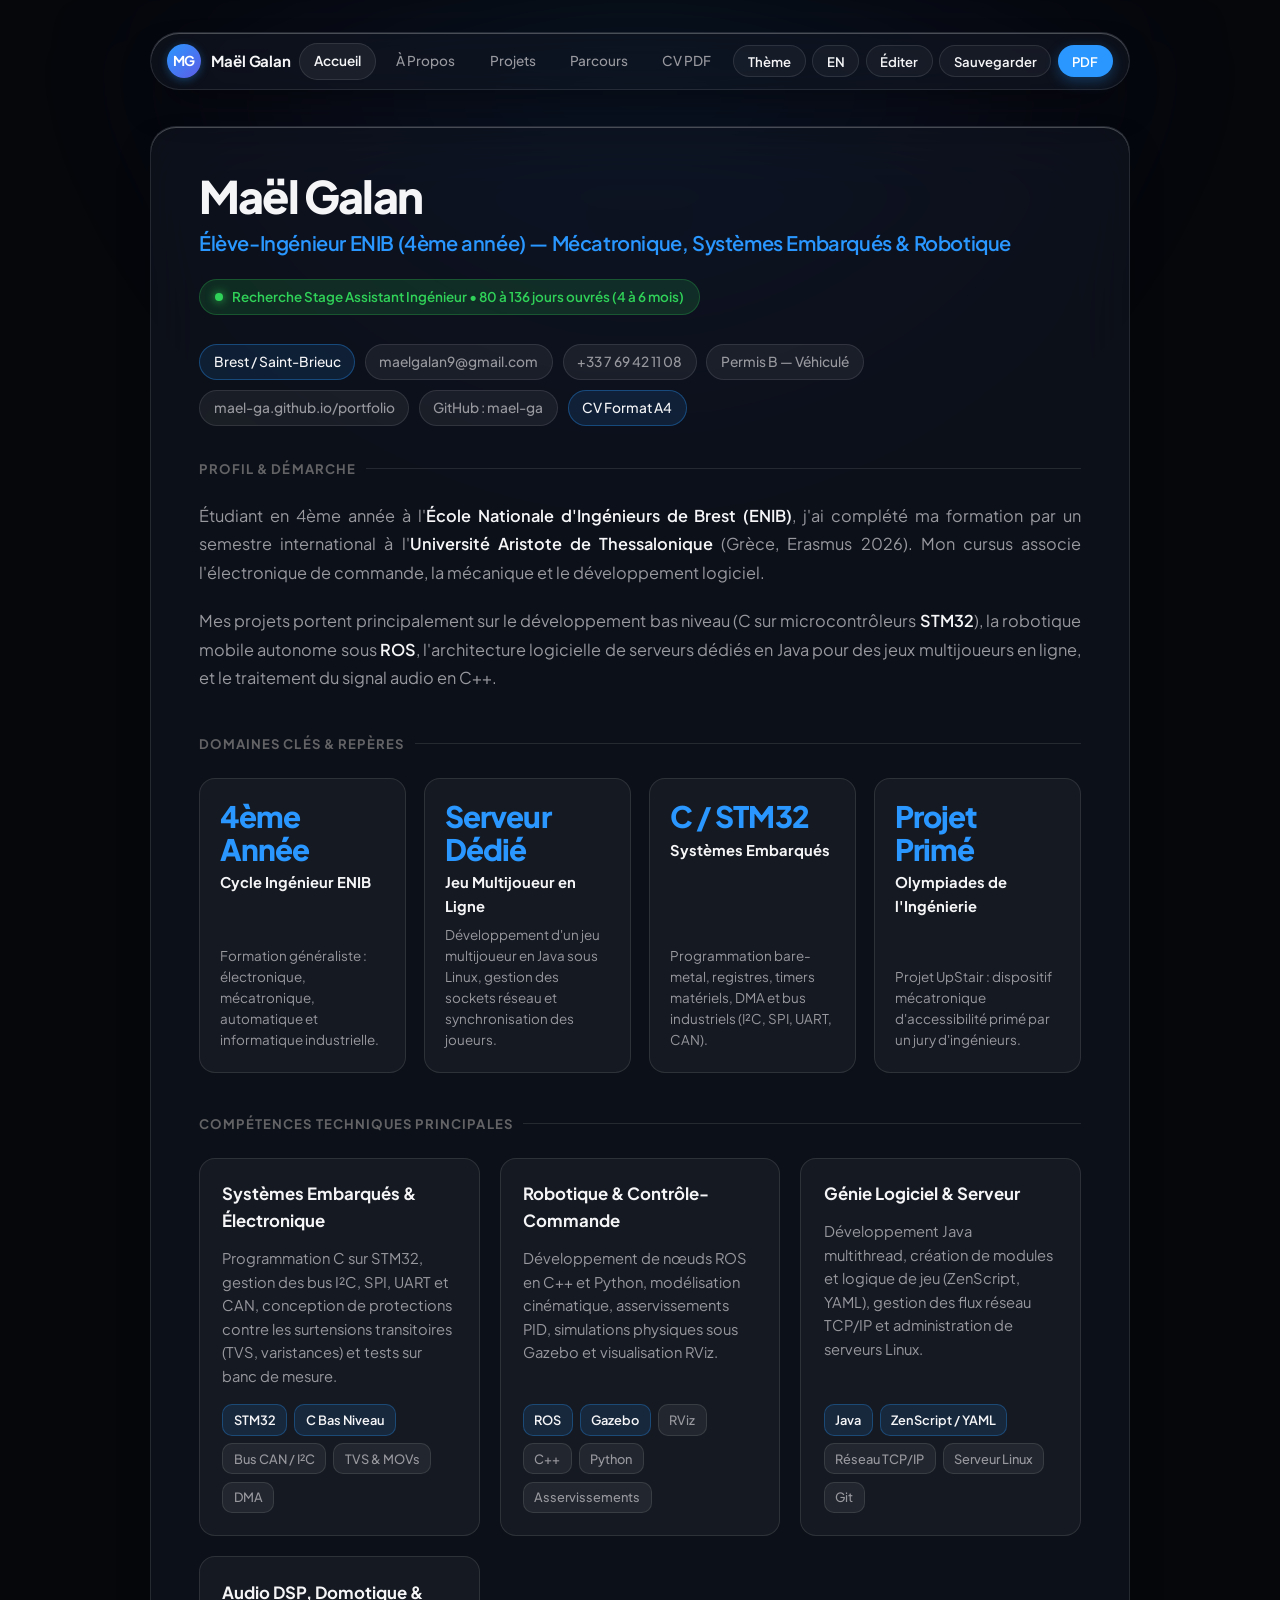
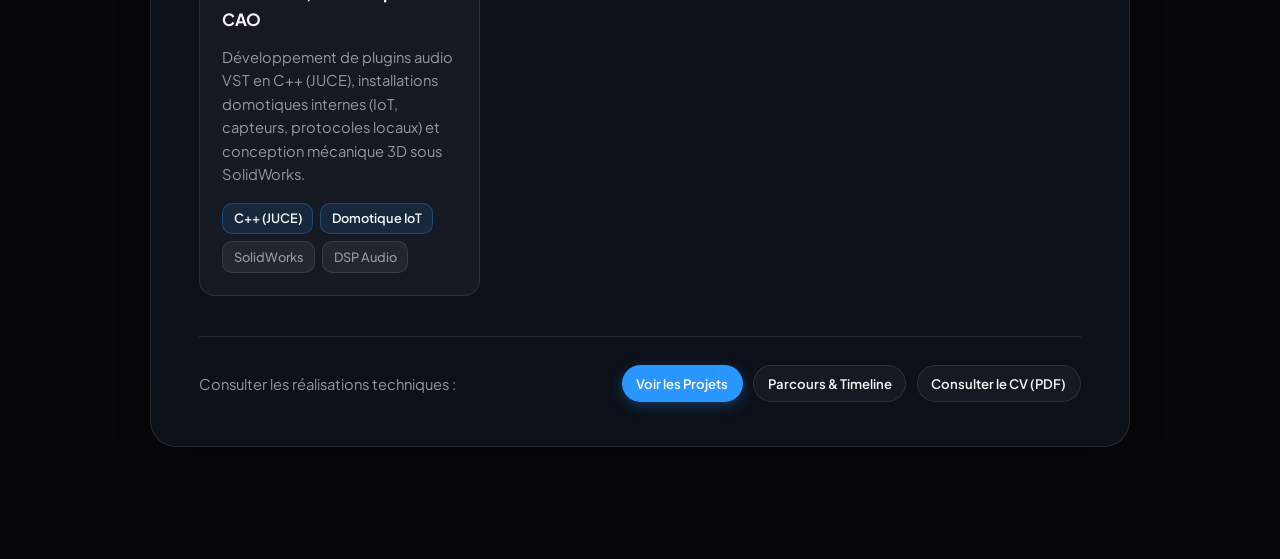
==== commit 3629de34: "Add files via upload" ====
--- a/index.html
+++ b/index.html
@@ -3,298 +3,286 @@
 <head>
     <meta charset="UTF-8">
     <meta name="viewport" content="width=device-width, initial-scale=1.0">
-    <title>Mael — Étudiant Ingénieur &amp; Développeur Systèmes / Backend</title>
-    <meta name="description" content="Portfolio d'ingénieur de Mael : architecture backend, systèmes embarqués, robotique ROS et développement bas-niveau.">
+    <title>Maël Galan — Portfolio Ingénieur | Accueil</title>
+    <meta name="description" content="Portfolio de Maël Galan, élève-ingénieur en 4ème année à l'ENIB : mécatronique, systèmes embarqués, robotique ROS et génie logiciel bas niveau.">
     <link rel="stylesheet" href="style.css">
 </head>
 <body>
 
-    <!-- Arrière-plan Ambiant Immersif pour réfraction optique QuickLiquid -->
-    <div class="ambient-backdrop no-print" aria-hidden="true">
-        <div class="ambient-orb orb-1"></div>
-        <div class="ambient-orb orb-2"></div>
-        <div class="ambient-orb orb-3"></div>
-        <div class="ambient-grid"></div>
-    </div>
-
-    <div class="site-wrapper">
-        <!-- En-tête Global avec Branding & Navigation (Dock Flottant Liquid Glass) -->
-        <header class="top-header no-print">
-            <div class="brand-block">
-                <a href="index.html" class="brand-link">
-                    <span class="brand-prompt">&gt;_</span>
-                    <span>mael::dev</span>
-                </a>
-                <span class="status-pill">
-                    <span class="pulse-dot"></span>
-                    <span class="lang-fr">Disponible</span>
-                    <span class="lang-en">Available</span>
-                </span>
-            </div>
-
-            <nav class="nav-bar" aria-label="Navigation principale">
-                <a href="index.html" class="nav-link active">
+    <!-- Halo Ambiant Supérieur -->
+    <div class="ambient-aurora" aria-hidden="true"></div>
+
+    <div class="content-container">
+
+        <!-- Barre de Navigation iOS (Dynamic Glass Island) -->
+        <header class="ios-island no-print" aria-label="Navigation principale">
+            <a href="index.html" class="island-brand" title="Accueil">
+                <div class="island-avatar">MG</div>
+                <span class="island-title">Maël Galan</span>
+            </a>
+
+            <nav class="island-nav-links" aria-label="Navigation">
+                <a href="index.html" class="nav-pill-link active">
                     <span class="lang-fr">Accueil</span>
                     <span class="lang-en">Home</span>
                 </a>
-                <a href="about.html" class="nav-link">
+                <a href="about.html" class="nav-pill-link">
                     <span class="lang-fr">À Propos</span>
                     <span class="lang-en">About</span>
                 </a>
-                <a href="projets.html" class="nav-link">
+                <a href="projets.html" class="nav-pill-link">
                     <span class="lang-fr">Projets</span>
                     <span class="lang-en">Projects</span>
                 </a>
-                <a href="parcours.html" class="nav-link">
+                <a href="parcours.html" class="nav-pill-link">
                     <span class="lang-fr">Parcours</span>
                     <span class="lang-en">Career</span>
                 </a>
-                <a href="cv.html" class="nav-link cv-link">
-                    <span class="lang-fr">CV Format PDF</span>
-                    <span class="lang-en">CV / Resume</span>
+                <a href="cv.html" class="nav-pill-link" target="_blank" title="Consulter le CV officiel">
+                    <span class="lang-fr">CV PDF</span>
+                    <span class="lang-en">Resume</span>
                 </a>
             </nav>
+
+            <div class="island-controls">
+                <button id="theme-toggle-btn" class="ios-btn" onclick="toggleTheme()" title="Basculer le thème">
+                    <span class="lang-fr">Thème</span><span class="lang-en">Theme</span>
+                </button>
+                <button id="lang-toggle-btn" class="ios-btn" onclick="toggleLang()" title="Changer la langue">
+                    <span>EN</span>
+                </button>
+                <button id="edit-toggle-btn" class="ios-btn" onclick="toggleEditMode()" title="Éditer le texte directement">
+                    <span class="lang-fr">Éditer</span><span class="lang-en">Edit</span>
+                </button>
+                <button class="ios-btn" onclick="saveHTML()" title="Sauvegarder les modifications">
+                    <span>Sauvegarder</span>
+                </button>
+                <button class="ios-btn primary" onclick="downloadPDF()" title="Imprimer ou enregistrer en PDF">
+                    <span>PDF</span>
+                </button>
+            </div>
         </header>
 
-        <!-- Barre d'Outils Unifiée : Thème, Langue, Mode Édition, Export -->
-        <section class="controls-bar no-print" aria-label="Contrôles du portfolio">
-            <div class="controls-info">
-                <span>sys::station [v2.4]</span>
-                <span style="opacity: 0.5;">|</span>
-                <span class="lang-fr">Architecture statique &amp; éditable</span>
-                <span class="lang-en">Static &amp; editable architecture</span>
-            </div>
-
-            <div class="controls-buttons">
-                <button id="theme-toggle-btn" class="btn-ctrl" onclick="toggleTheme()" title="Basculer le thème">
-                    <span>☀️ <span class="lang-fr">Mode Clair</span><span class="lang-en">Light Mode</span></span>
-                </button>
-                <button id="lang-toggle-btn" class="btn-ctrl" onclick="toggleLang()" title="Changer la langue">
-                    <span>🇬🇧 English</span>
-                </button>
-                <button id="edit-toggle-btn" class="btn-ctrl edit-btn" onclick="toggleEditMode()" title="Modifier les textes directement">
-                    <span>✏️ <span class="lang-fr">Éditer</span><span class="lang-en">Edit</span></span>
-                </button>
-                <button class="btn-ctrl" onclick="saveHTML()" title="Télécharger la page HTML avec vos modifications">
-                    <span>💾 <span class="lang-fr">Sauvegarder HTML</span><span class="lang-en">Save HTML</span></span>
-                </button>
-                <button class="btn-ctrl primary" onclick="downloadPDF()" title="Imprimer ou exporter en PDF">
-                    <span>📄 <span class="lang-fr">Exporter PDF</span><span class="lang-en">Export PDF</span></span>
-                </button>
-            </div>
-        </section>
-
-        <!-- Bannière informant que le Mode Édition est actif -->
+        <!-- Bannière Mode Édition -->
         <div class="edit-mode-banner no-print">
-            <span>✏️ <strong>Mode Édition Actif :</strong> Cliquez sur n'importe quel texte pour le modifier directement. Cliquez ensuite sur "Sauvegarder HTML" pour exporter vos changements.</span>
-            <button class="btn-ctrl" onclick="toggleEditMode()" style="padding: 0.2rem 0.5rem; font-size: 0.75rem;">Fermer</button>
+            <span><strong>Mode Édition Activé :</strong> Cliquez sur n'importe quel texte pour le modifier directement sur la page.</span>
+            <button class="ios-btn" onclick="saveHTML()" style="padding: 0.3rem 0.75rem;">Sauvegarder</button>
         </div>
 
         <!-- Contenu Principal -->
-        <main class="content-card">
-            <div class="terminal-prompt font-mono">
-                <span class="user">mael</span>@<span class="host">workstation</span>:<span class="path">~/portfolio</span>$ ./overview --profile
-            </div>
-
-            <!-- Zone Éditable : Hero & Pitch -->
-            <div class="editable-area">
-                <header style="margin-bottom: 2rem;">
-                    <h1>Mael</h1>
-                    <p class="font-mono" style="color: var(--accent-emerald); font-size: 1.15rem; font-weight: 500; margin-bottom: 0.8rem;">
-                        <span class="lang-fr">&gt; Étudiant Ingénieur ENIB &amp; Développeur Systèmes / Backend</span>
-                        <span class="lang-en">&gt; ENIB Engineering Student &amp; Backend / Systems Developer</span>
-                    </p>
-
-                    <div style="display: flex; flex-wrap: wrap; gap: 0.5rem; margin-top: 1rem;">
-                        <span class="tag-badge highlight">ENIB Brest (Cycle Ingénieur)</span>
-                        <span class="tag-badge">Université Aristote de Thessalonique (Mobilité Erasmus)</span>
-                        <span class="tag-badge">Disponible : Missions, Stage &amp; Alternance</span>
-                        <span class="tag-badge">Mobilité : France &amp; International</span>
-                    </div>
-                </header>
-
-                <section style="margin-bottom: 2rem;">
-                    <p style="font-size: 1.05rem; line-height: 1.7; text-align: justify;">
-                        <span class="lang-fr">
-                            Futur ingénieur généraliste à dominante logicielle et électronique à l'<strong>École Nationale d'Ingénieurs de Brest (ENIB)</strong>, j'associe une solide rigueur mathématique et matérielle à une passion pour le développement de systèmes performants. Mon parcours comprend une mobilité internationale à l'<strong>Université Aristote de Thessalonique</strong> axée sur la mécatronique et les systèmes de contrôle.
-                        </span>
-                        <span class="lang-en">
-                            Future generalist engineer specializing in software and electronics at the <strong>École Nationale d'Ingénieurs de Brest (ENIB)</strong>, I combine mathematical and hardware rigor with a passion for designing high-performance systems. My background includes an international academic mobility at the <strong>Aristotle University of Thessaloniki</strong> centered on mechatronics and control systems.
-                        </span>
-                    </p>
-                    <p style="font-size: 1.05rem; line-height: 1.7; text-align: justify;">
-                        <span class="lang-fr">
-                            Du développement d'architectures backend asynchrones à haute fréquence de rafraîchissement (Java/Paper) à la programmation de nœuds robotiques temps réel (ROS Melodic) et d'algorithmes DSP en C++ (JUCE), je privilégie l'efficience computationnelle, la robustesse mémoire et l'élégance technique.
-                        </span>
-                        <span class="lang-en">
-                            From engineering asynchronous high-throughput backend systems (Java/Paper) to real-time robotic nodes (ROS Melodic) and C++ audio DSP algorithms (JUCE), I prioritize computational efficiency, strict memory safety, and technical craftsmanship.
-                        </span>
-                    </p>
-                </section>
-            </div>
-
-            <!-- Grille de Métriques Clés -->
+        <main class="content-card editable-area" id="page-content">
+
+            <!-- Hero Header -->
+            <header class="hero-header">
+                <h1 class="hero-name">Maël Galan</h1>
+                <div class="hero-headline">
+                    <span class="lang-fr">Élève-Ingénieur ENIB (4ème année) — Mécatronique, Systèmes Embarqués &amp; Robotique</span>
+                    <span class="lang-en">ENIB 4th-Year Engineering Student — Mechatronics, Embedded Systems &amp; Robotics</span>
+                </div>
+
+                <div class="status-capsule">
+                    <span class="status-dot"></span>
+                    <span class="lang-fr">Recherche Stage Assistant Ingénieur • 80 à 136 jours ouvrés (4 à 6 mois)</span>
+                    <span class="lang-en">Seeking Assistant Engineer Internship • 80 to 136 working days (4 to 6 months)</span>
+                </div>
+
+                <!-- Coordonnées & Liens -->
+                <div class="contact-strip">
+                    <span class="contact-pill highlight">
+                        Brest / Saint-Brieuc
+                    </span>
+                    <a href="mailto:maelgalan9@gmail.com" class="contact-pill">
+                        maelgalan9@gmail.com
+                    </a>
+                    <a href="tel:+33769421108" class="contact-pill">
+                        +33 7 69 42 11 08
+                    </a>
+                    <span class="contact-pill">
+                        Permis B — Véhiculé
+                    </span>
+                    <a href="https://mael-ga.github.io/portfolio/" target="_blank" rel="noopener" class="contact-pill">
+                        mael-ga.github.io/portfolio
+                    </a>
+                    <a href="https://github.com/mael-ga" target="_blank" rel="noopener" class="contact-pill">
+                        GitHub : mael-ga
+                    </a>
+                    <a href="cv.html" target="_blank" class="contact-pill highlight">
+                        CV Format A4
+                    </a>
+                </div>
+            </header>
+
+            <!-- Profil Professionnel & Pitch -->
             <section style="margin-bottom: 2.5rem;">
-                <h2>
-                    <span class="section-prefix">01.</span>
-                    <span class="lang-fr">Métriques &amp; Indicateurs Clés</span>
-                    <span class="lang-en">Key Metrics &amp; Indicators</span>
-                </h2>
-
-                <div class="metrics-grid editable-area">
-                    <div class="metric-card">
-                        <div class="metric-number">20 TPS</div>
-                        <div class="metric-label">Stabilité Tick-Rate</div>
-                        <div class="metric-desc">Moteur multijoueur SLASHER, zéro fuite mémoire sous charge asynchrone intensive.</div>
-                    </div>
-
-                    <div class="metric-card">
-                        <div class="metric-number">4+</div>
-                        <div class="metric-label">Langages Maîtrisés</div>
-                        <div class="metric-desc">Pratique approfondie de Java, C / C++, Rust et Python en contextes industriels et de recherche.</div>
-                    </div>
-
-                    <div class="metric-card">
-                        <div class="metric-number">Erasmus</div>
-                        <div class="metric-label">Thessalonique 2026</div>
-                        <div class="metric-desc">Semestre international en mécatronique, robotique mobile et théorie du contrôle.</div>
-                    </div>
-
-                    <div class="metric-card">
-                        <div class="metric-number">A1 &amp; A2</div>
-                        <div class="metric-label">Prépa Intégrée ENIB</div>
-                        <div class="metric-desc">Socle fondamental : mathématiques appliquées, physique ondulatoire, électronique et algorithmique.</div>
-                    </div>
-                </div>
-            </section>
-
-            <!-- Piliers & Domaines d'Expertise -->
-            <section style="margin-bottom: 2rem;">
-                <h2>
-                    <span class="section-prefix">02.</span>
-                    <span class="lang-fr">Piliers d'Ingénierie &amp; Domaines de Compétences</span>
-                    <span class="lang-en">Engineering Pillars &amp; Core Domains</span>
-                </h2>
-
-                <div class="skills-columns editable-area">
-                    <div class="skill-category-card">
-                        <div class="skill-category-title">
-                            <span>⚡</span>
-                            <span class="lang-fr">Backend &amp; Concurrence</span>
-                            <span class="lang-en">Backend &amp; Concurrency</span>
-                        </div>
-                        <p style="font-size: 0.9rem; margin-bottom: 0.8rem;">
-                            <span class="lang-fr">Conception d'architectures asynchrones distribuées, protocoles réseau bas-niveau, gestion thread-safe et minimisation des allocations d'objets.</span>
-                            <span class="lang-en">Distributed asynchronous system design, low-level network packet protocols, thread safety, and memory allocation optimization.</span>
-                        </p>
-                        <div class="tags-list">
-                            <span class="tag-badge">Java (Paper API)</span>
-                            <span class="tag-badge">Rust</span>
-                            <span class="tag-badge">Multithreading</span>
-                            <span class="tag-badge">YAML / JSON Specs</span>
-                        </div>
-                    </div>
-
-                    <div class="skill-category-card">
-                        <div class="skill-category-title">
-                            <span>🤖</span>
-                            <span class="lang-fr">Robotique &amp; Systèmes Temps Réel</span>
-                            <span class="lang-en">Robotics &amp; Real-Time</span>
-                        </div>
-                        <p style="font-size: 0.9rem; margin-bottom: 0.8rem;">
-                            <span class="lang-fr">Programmation de nœuds ROS (Publishers/Subscribers), cinématique inverse, simulations physiques Gazebo/RViz et contrôle de drones.</span>
-                            <span class="lang-en">ROS node development (Publishers/Subscribers), inverse kinematics, physics simulation via Gazebo/RViz, and UAV trajectory planning.</span>
-                        </p>
-                        <div class="tags-list">
-                            <span class="tag-badge">ROS Melodic</span>
-                            <span class="tag-badge">Gazebo / RViz</span>
+                <div class="section-label">
+                    <span class="lang-fr">Profil &amp; Démarche</span>
+                    <span class="lang-en">Profile &amp; Approach</span>
+                </div>
+                <p class="prose">
+                    <span class="lang-fr">
+                        Étudiant en 4ème année à l'<strong>École Nationale d'Ingénieurs de Brest (ENIB)</strong>, j'ai complété ma formation par un semestre international à l'<strong>Université Aristote de Thessalonique</strong> (Grèce, Erasmus 2026). Mon cursus associe l'électronique de commande, la mécanique et le développement logiciel.
+                    </span>
+                    <span class="lang-en">
+                        Currently in my 4th year at the <strong>École Nationale d'Ingénieurs de Brest (ENIB)</strong>, I complemented my engineering background with an international semester at the <strong>Aristotle University of Thessaloniki</strong> (Greece, Erasmus 2026), working across control electronics, mechanics, and software.
+                    </span>
+                </p>
+                <p class="prose">
+                    <span class="lang-fr">
+                        Mes projets portent principalement sur le développement bas niveau (C sur microcontrôleurs <strong>STM32</strong>), la robotique mobile autonome sous <strong>ROS</strong>, l'architecture logicielle de serveurs dédiés en Java pour des jeux multijoueurs en ligne, et le traitement du signal audio en C++.
+                    </span>
+                    <span class="lang-en">
+                        My practical work centers on low-level firmware (C on <strong>STM32</strong> MCUs), autonomous mobile robotics in <strong>ROS</strong>, multi-threaded server architectures in Java for online multiplayer games, and real-time audio signal processing in C++.
+                    </span>
+                </p>
+            </section>
+
+            <!-- Indicateurs & Métriques Clés -->
+            <section style="margin-bottom: 2.5rem;">
+                <div class="section-label">
+                    <span class="lang-fr">Domaines Clés &amp; Repères</span>
+                    <span class="lang-en">Key Focus Areas</span>
+                </div>
+
+                <div class="metrics-grid">
+                    <div class="metric-card">
+                        <div class="metric-number">4ème Année</div>
+                        <div class="metric-label">Cycle Ingénieur ENIB</div>
+                        <div class="metric-desc">Formation généraliste : électronique, mécatronique, automatique et informatique industrielle.</div>
+                    </div>
+
+                    <div class="metric-card">
+                        <div class="metric-number">Serveur Dédié</div>
+                        <div class="metric-label">Jeu Multijoueur en Ligne</div>
+                        <div class="metric-desc">Développement d'un jeu multijoueur en Java sous Linux, gestion des sockets réseau et synchronisation des joueurs.</div>
+                    </div>
+
+                    <div class="metric-card">
+                        <div class="metric-number">C / STM32</div>
+                        <div class="metric-label">Systèmes Embarqués</div>
+                        <div class="metric-desc">Programmation bare-metal, registres, timers matériels, DMA et bus industriels (I²C, SPI, UART, CAN).</div>
+                    </div>
+
+                    <div class="metric-card">
+                        <div class="metric-number">Projet Primé</div>
+                        <div class="metric-label">Olympiades de l'Ingénierie</div>
+                        <div class="metric-desc">Projet UpStair : dispositif mécatronique d'accessibilité primé par un jury d'ingénieurs.</div>
+                    </div>
+                </div>
+            </section>
+
+            <!-- Piliers d'Ingénierie & Domaines d'Expertise -->
+            <section style="margin-bottom: 2.5rem;">
+                <div class="section-label">
+                    <span class="lang-fr">Compétences Techniques Principales</span>
+                    <span class="lang-en">Core Technical Competencies</span>
+                </div>
+
+                <div class="skills-columns">
+                    <!-- Pilule 1 -->
+                    <div class="skill-category-card">
+                        <div class="skill-category-title">
+                            <span class="lang-fr">Systèmes Embarqués &amp; Électronique</span>
+                            <span class="lang-en">Embedded Systems &amp; Electronics</span>
+                        </div>
+                        <p>
+                            <span class="lang-fr">Programmation C sur STM32, gestion des bus I²C, SPI, UART et CAN, conception de protections contre les surtensions transitoires (TVS, varistances) et tests sur banc de mesure.</span>
+                            <span class="lang-en">C programming on STM32 MCUs, communication buses (I²C, SPI, UART, CAN), transient protection design (TVS, varistors), and laboratory bench testing.</span>
+                        </p>
+                        <div class="tags-list">
+                            <span class="tag-badge highlight">STM32</span>
+                            <span class="tag-badge highlight">C Bas Niveau</span>
+                            <span class="tag-badge">Bus CAN / I²C</span>
+                            <span class="tag-badge">TVS &amp; MOVs</span>
+                            <span class="tag-badge">DMA</span>
+                        </div>
+                    </div>
+
+                    <!-- Pilule 2 -->
+                    <div class="skill-category-card">
+                        <div class="skill-category-title">
+                            <span class="lang-fr">Robotique &amp; Contrôle-Commande</span>
+                            <span class="lang-en">Robotics &amp; Control Systems</span>
+                        </div>
+                        <p>
+                            <span class="lang-fr">Développement de nœuds ROS en C++ et Python, modélisation cinématique, asservissements PID, simulations physiques sous Gazebo et visualisation RViz.</span>
+                            <span class="lang-en">ROS node development in C++ and Python, kinematic modeling, PID closed-loop control, physics simulations in Gazebo, and RViz visualization.</span>
+                        </p>
+                        <div class="tags-list">
+                            <span class="tag-badge highlight">ROS</span>
+                            <span class="tag-badge highlight">Gazebo</span>
+                            <span class="tag-badge">RViz</span>
                             <span class="tag-badge">C++</span>
                             <span class="tag-badge">Python</span>
-                        </div>
-                    </div>
-
-                    <div class="skill-category-card">
-                        <div class="skill-category-title">
-                            <span>🔒</span>
-                            <span class="lang-fr">Systèmes Embarqués &amp; Sécurité</span>
-                            <span class="lang-en">Embedded Systems &amp; Hardware</span>
-                        </div>
-                        <p style="font-size: 0.9rem; margin-bottom: 0.8rem;">
-                            <span class="lang-fr">Conception de protections contre les surtensions matérielles (Diodes TVS, MOVs) et sécurisation logicielle contre les buffer overflows.</span>
-                            <span class="lang-en">Hardware surge protection design (TVS Diodes, MOVs) and low-level firmware safety against memory corruption vulnerabilities.</span>
-                        </p>
-                        <div class="tags-list">
-                            <span class="tag-badge">C / C++</span>
-                            <span class="tag-badge">Électronique</span>
-                            <span class="tag-badge">Diodes TVS</span>
-                            <span class="tag-badge">SolidWorks / Catia</span>
-                        </div>
-                    </div>
-
-                    <div class="skill-category-card">
-                        <div class="skill-category-title">
-                            <span>🎛️</span>
-                            <span class="lang-fr">Audio DSP &amp; Programmation Graphique</span>
-                            <span class="lang-en">Audio DSP &amp; Graphics</span>
-                        </div>
-                        <p style="font-size: 0.9rem; margin-bottom: 0.8rem;">
-                            <span class="lang-fr">Développement de plugins audio VST pour le traitement du signal (saturateurs basses) et modélisation de scènes 3D interactives en C natif.</span>
-                            <span class="lang-en">VST audio plugin development for discrete signal processing (bass distortion algorithms) and interactive 3D rendering in pure C.</span>
-                        </p>
-                        <div class="tags-list">
-                            <span class="tag-badge">C++ (JUCE)</span>
-                            <span class="tag-badge">Projucer</span>
-                            <span class="tag-badge">OpenGL / FreeGLUT</span>
-                            <span class="tag-badge">Traitement du Signal</span>
-                        </div>
-                    </div>
-                </div>
-            </section>
-
-            <!-- Accès Rapide & Navigation Projets -->
-            <section style="margin-top: 2.5rem; border-top: 1px solid var(--glass-border); padding-top: 1.75rem;">
-                <div style="display: flex; justify-content: space-between; align-items: center; flex-wrap: wrap; gap: 1.25rem;">
-                    <div>
-                        <span class="font-mono" style="color: var(--accent-emerald); font-size: 0.9rem; font-weight: 600;">&gt; Prochaine étape :</span>
-                        <span style="color: var(--text-secondary); font-size: 0.92rem; margin-left: 0.5rem;">
-                            <span class="lang-fr">Consulter les réalisations techniques ou l'historique de formation.</span>
-                            <span class="lang-en">Explore technical achievements or educational timeline.</span>
-                        </span>
-                    </div>
-                    <div style="display: flex; gap: 0.6rem; flex-wrap: wrap;">
-                        <a href="projets.html" class="btn-ctrl">
-                            <span class="lang-fr">Voir les 7 Projets →</span>
-                            <span class="lang-en">View 7 Projects →</span>
-                        </a>
-                        <a href="parcours.html" class="btn-ctrl">
-                            <span class="lang-fr">Parcours &amp; Expériences →</span>
-                            <span class="lang-en">Career &amp; Education →</span>
-                        </a>
-                        <a href="cv.html" class="btn-ctrl primary">
-                            <span class="lang-fr">Consulter le CV complet</span>
-                            <span class="lang-en">Full Resume / CV</span>
-                        </a>
-                    </div>
-                </div>
-            </section>
+                            <span class="tag-badge">Asservissements</span>
+                        </div>
+                    </div>
+
+                    <!-- Pilule 3 -->
+                    <div class="skill-category-card">
+                        <div class="skill-category-title">
+                            <span class="lang-fr">Génie Logiciel &amp; Serveur</span>
+                            <span class="lang-en">Software Engineering &amp; Server Systems</span>
+                        </div>
+                        <p>
+                            <span class="lang-fr">Développement Java multithread, création de modules et logique de jeu (ZenScript, YAML), gestion des flux réseau TCP/IP et administration de serveurs Linux.</span>
+                            <span class="lang-en">Multithreaded Java development, gameplay scripting (ZenScript, YAML), TCP/IP socket network management, and Linux dedicated server administration.</span>
+                        </p>
+                        <div class="tags-list">
+                            <span class="tag-badge highlight">Java</span>
+                            <span class="tag-badge highlight">ZenScript / YAML</span>
+                            <span class="tag-badge">Réseau TCP/IP</span>
+                            <span class="tag-badge">Serveur Linux</span>
+                            <span class="tag-badge">Git</span>
+                        </div>
+                    </div>
+
+                    <!-- Pilule 4 -->
+                    <div class="skill-category-card">
+                        <div class="skill-category-title">
+                            <span class="lang-fr">Audio DSP, Domotique &amp; CAO</span>
+                            <span class="lang-en">Audio DSP, Home IoT &amp; CAD</span>
+                        </div>
+                        <p>
+                            <span class="lang-fr">Développement de plugins audio VST en C++ (JUCE), installations domotiques internes (IoT, capteurs, protocoles locaux) et conception mécanique 3D sous SolidWorks.</span>
+                            <span class="lang-en">Real-time VST audio plugins in C++ (JUCE), residential home automation (IoT sensors, local protocols), and 3D CAD modeling in SolidWorks.</span>
+                        </p>
+                        <div class="tags-list">
+                            <span class="tag-badge highlight">C++ (JUCE)</span>
+                            <span class="tag-badge highlight">Domotique IoT</span>
+                            <span class="tag-badge">SolidWorks</span>
+                            <span class="tag-badge">DSP Audio</span>
+                        </div>
+                    </div>
+                </div>
+            </section>
+
+            <!-- Navigation Rapide vers Projets & Parcours -->
+            <section style="margin-top: 2rem; border-top: 1px solid var(--glass-border); padding-top: 1.75rem; display: flex; justify-content: space-between; align-items: center; flex-wrap: wrap; gap: 1rem;">
+                <div>
+                    <span style="color: var(--text-secondary); font-size: 0.92rem;">
+                        <span class="lang-fr">Consulter les réalisations techniques :</span>
+                        <span class="lang-en">Explore technical projects:</span>
+                    </span>
+                </div>
+                <div style="display: flex; gap: 0.65rem; flex-wrap: wrap;">
+                    <a href="projets.html" class="ios-btn primary">
+                        <span class="lang-fr">Voir les Projets</span><span class="lang-en">View Projects</span>
+                    </a>
+                    <a href="parcours.html" class="ios-btn">
+                        <span class="lang-fr">Parcours &amp; Timeline</span><span class="lang-en">Career &amp; Timeline</span>
+                    </a>
+                    <a href="cv.html" class="ios-btn" target="_blank">
+                        <span class="lang-fr">Consulter le CV (PDF)</span><span class="lang-en">View Resume (PDF)</span>
+                    </a>
+                </div>
+            </section>
+
         </main>
-
-        <!-- Pied de Page -->
-        <footer class="site-footer">
-            <div>
-                <span>© 2026 Mael — École Nationale d'Ingénieurs de Brest</span>
-            </div>
-            <div class="footer-links">
-                <a href="index.html">Accueil</a>
-                <a href="about.html">À Propos</a>
-                <a href="projets.html">Projets</a>
-                <a href="parcours.html">Parcours</a>
-                <a href="cv.html">CV</a>
-            </div>
-        </footer>
     </div>
 
-    <script src="quick-liquid.js"></script>
+    <!-- Toast Notification Flottant iOS -->
+    <div id="ios-toast" class="ios-toast" role="status" aria-live="polite"></div>
+
     <script src="script.js"></script>
 </body>
 </html>
--- a/style.css
+++ b/style.css
@@ -1,118 +1,90 @@
 /* ==========================================================================
-   PORTFOLIO MAEL — DIRECTION ARTISTIQUE APPLE LIQUID GLASS (VisionOS / macOS)
-   Intégration optique QuickLiquid, réfraction temps réel, reflets spéculaires & typographie moderne
+   PORTFOLIO MAËL GALAN — APPLE iOS LIQUID GLASS DESIGN SYSTEM
+   Direction Artistique unifiée (iOS 18 / VisionOS inspired)
+   Style épuré, authentique, ultra-premium, fluide et réactif
    ========================================================================== */
 
-@import url('https://fonts.googleapis.com/css2?family=Inter:wght@300;400;500;600;700;800&family=JetBrains+Mono:wght@400;500;600;700&display=swap');
-
-/* --- 1. Tokens & Design System Global --- */
+@import url('https://fonts.googleapis.com/css2?family=Plus+Jakarta+Sans:wght@300;400;500;600;700;800&family=JetBrains+Mono:wght@400;500;600&display=swap');
+
+/* --- 1. Variables & Tokens Globaux --- */
 :root {
-    /* Typographie */
-    --font-sans: -apple-system, BlinkMacSystemFont, 'Inter', 'SF Pro Display', 'SF Pro Text', 'Segoe UI', Roboto, sans-serif;
+    /* Typographie Apple System */
+    --font-sans: -apple-system, BlinkMacSystemFont, "Plus Jakarta Sans", "SF Pro Display", "SF Pro Text", "Helvetica Neue", sans-serif;
     --font-mono: 'JetBrains Mono', SFMono-Regular, Menlo, Monaco, Consolas, monospace;
 
-    /* Thème Sombre : VisionOS Obsidian & Titanium (Défaut) */
-    --bg-canvas: #07090e;
-    --bg-glass-base: rgba(18, 24, 38, 0.45);
-    --bg-glass-card: rgba(22, 28, 44, 0.40);
-    --bg-glass-subtle: rgba(255, 255, 255, 0.035);
-    --bg-glass-hover: rgba(255, 255, 255, 0.07);
+    /* Thème Sombre — Obsidian Deep Space (Défaut) */
+    --bg-canvas: #05070b;
+    --bg-glass-card: rgba(18, 22, 32, 0.65);
+    --bg-glass-subtle: rgba(255, 255, 255, 0.04);
+    --bg-glass-hover: rgba(255, 255, 255, 0.08);
     --bg-glass-active: rgba(255, 255, 255, 0.12);
-
-    /* Verre & Réfraction Spéculaire */
-    --glass-border: rgba(255, 255, 255, 0.12);
-    --glass-border-highlight: rgba(255, 255, 255, 0.28);
-    --glass-border-active: rgba(255, 255, 255, 0.40);
-    --glass-specular-top: rgba(255, 255, 255, 0.22);
-    --glass-blur: blur(28px) saturate(190%);
-    --glass-blur-heavy: blur(40px) saturate(200%);
-
-    /* Typographie & Contraste */
-    --text-primary: #f8fafc;
-    --text-secondary: #94a3b8;
-    --text-muted: #64748b;
-    --text-heading-gradient: linear-gradient(180deg, #ffffff 0%, #cbd5e1 100%);
-
-    /* Accents Apple & Systèmes */
-    --accent-emerald: #34d399;
-    --accent-emerald-glow: rgba(52, 211, 153, 0.25);
-    --accent-emerald-border: rgba(52, 211, 153, 0.35);
-    --accent-emerald-bg: rgba(52, 211, 153, 0.10);
-
-    --accent-blue: #38bdf8;
-    --accent-blue-glow: rgba(56, 189, 248, 0.22);
-    --accent-blue-border: rgba(56, 189, 248, 0.35);
-    --accent-blue-bg: rgba(56, 189, 248, 0.10);
-
-    --accent-amber: #fbbf24;
-    --accent-amber-glow: rgba(251, 191, 36, 0.22);
-    --accent-amber-border: rgba(251, 191, 36, 0.35);
-    --accent-amber-bg: rgba(251, 191, 36, 0.10);
-
-    --accent-purple: #a855f7;
-    --danger-red: #f87171;
-
-    /* Rayons de courbure Apple (Squircle / Smooth Radii) */
-    --radius-xs: 8px;
-    --radius-sm: 12px;
-    --radius-md: 18px;
-    --radius-lg: 24px;
-    --radius-xl: 32px;
+    --bg-pill: rgba(255, 255, 255, 0.06);
+
+    /* Verre Liquide & Réfraction Spéculaire Optique */
+    --glass-border: rgba(255, 255, 255, 0.10);
+    --glass-border-highlight: rgba(255, 255, 255, 0.22);
+    --glass-specular: inset 0 1px 0 rgba(255, 255, 255, 0.25), 0 20px 40px -15px rgba(0, 0, 0, 0.6);
+    --glass-blur: blur(36px) saturate(180%);
+
+    /* Textes & Contrastes */
+    --text-primary: #f5f5f7;
+    --text-secondary: #98989f;
+    --text-tertiary: #636366;
+
+    /* Accents iOS subtils */
+    --ios-blue: #2997ff;
+    --ios-blue-subtle: rgba(41, 151, 255, 0.12);
+    --ios-green: #30d158;
+    --ios-green-subtle: rgba(48, 209, 88, 0.14);
+    --ios-indigo: #5e5ce6;
+    --ios-indigo-subtle: rgba(94, 92, 230, 0.14);
+    --ios-amber: #ff9f0a;
+    --ios-amber-subtle: rgba(255, 159, 10, 0.12);
+    --ios-purple: #bf5af2;
+    --ios-purple-subtle: rgba(191, 90, 242, 0.12);
+
+    /* Rayons de courbure Apple (Squircles) */
+    --radius-card: 26px;
+    --radius-item: 16px;
+    --radius-badge: 10px;
     --radius-pill: 9999px;
 
-    /* Ombres physiques Apple */
-    --shadow-liquid-sm: 0 4px 16px -2px rgba(0, 0, 0, 0.3), inset 0 1px 0 rgba(255, 255, 255, 0.15);
-    --shadow-liquid-md: 0 12px 36px -6px rgba(0, 0, 0, 0.45), 0 0 0 1px rgba(255, 255, 255, 0.08), inset 0 1px 0 rgba(255, 255, 255, 0.20);
-    --shadow-liquid-lg: 0 20px 60px -12px rgba(0, 0, 0, 0.60), 0 0 0 1px rgba(255, 255, 255, 0.10), inset 0 1px 0 rgba(255, 255, 255, 0.25);
-    --shadow-glow-emerald: 0 0 25px rgba(52, 211, 153, 0.20);
-    --shadow-glow-blue: 0 0 25px rgba(56, 189, 248, 0.20);
-
-    /* Transitions & Dimensionnement */
-    --transition-snappy: all 0.25s cubic-bezier(0.16, 1, 0.3, 1);
-    --transition-spring: all 0.4s cubic-bezier(0.34, 1.56, 0.64, 1);
-    --max-width: 1040px;
-}
-
-/* --- Thème Clair : Apple Frosted Snow Pearl --- */
+    /* Transitions */
+    --spring: all 0.3s cubic-bezier(0.16, 1, 0.3, 1);
+    --spring-bounce: all 0.4s cubic-bezier(0.34, 1.56, 0.64, 1);
+}
+
+/* Thème Clair — Frosted Snow Pearl Canvas */
 [data-theme="light"] {
-    --bg-canvas: #f1f4f9;
-    --bg-glass-base: rgba(255, 255, 255, 0.65);
-    --bg-glass-card: rgba(255, 255, 255, 0.70);
-    --bg-glass-subtle: rgba(255, 255, 255, 0.45);
-    --bg-glass-hover: rgba(255, 255, 255, 0.90);
-    --bg-glass-active: rgba(255, 255, 255, 0.98);
-
-    --glass-border: rgba(255, 255, 255, 0.75);
+    --bg-canvas: #f5f5f7;
+    --bg-glass-card: rgba(255, 255, 255, 0.78);
+    --bg-glass-subtle: rgba(0, 0, 0, 0.025);
+    --bg-glass-hover: rgba(0, 0, 0, 0.05);
+    --bg-glass-active: rgba(0, 0, 0, 0.08);
+    --bg-pill: rgba(0, 0, 0, 0.04);
+
+    --glass-border: rgba(0, 0, 0, 0.08);
     --glass-border-highlight: rgba(255, 255, 255, 0.95);
-    --glass-border-active: rgba(14, 165, 233, 0.50);
-    --glass-specular-top: rgba(255, 255, 255, 0.90);
-
-    --text-primary: #0f172a;
-    --text-secondary: #475569;
-    --text-muted: #94a3b8;
-    --text-heading-gradient: linear-gradient(180deg, #0f172a 0%, #334155 100%);
-
-    --accent-emerald: #059669;
-    --accent-emerald-glow: rgba(5, 150, 105, 0.15);
-    --accent-emerald-border: rgba(5, 150, 105, 0.25);
-    --accent-emerald-bg: rgba(5, 150, 105, 0.08);
-
-    --accent-blue: #0284c7;
-    --accent-blue-glow: rgba(2, 132, 199, 0.15);
-    --accent-blue-border: rgba(2, 132, 199, 0.25);
-    --accent-blue-bg: rgba(2, 132, 199, 0.08);
-
-    --accent-amber: #d97706;
-    --accent-amber-glow: rgba(217, 119, 6, 0.15);
-    --accent-amber-border: rgba(217, 119, 6, 0.25);
-    --accent-amber-bg: rgba(217, 119, 6, 0.08);
-
-    --shadow-liquid-sm: 0 4px 14px -2px rgba(15, 23, 42, 0.06), inset 0 1px 0 rgba(255, 255, 255, 0.9);
-    --shadow-liquid-md: 0 12px 32px -6px rgba(15, 23, 42, 0.08), 0 0 0 1px rgba(255, 255, 255, 0.6), inset 0 1px 0 rgba(255, 255, 255, 0.9);
-    --shadow-liquid-lg: 0 20px 50px -10px rgba(15, 23, 42, 0.10), 0 0 0 1px rgba(255, 255, 255, 0.7), inset 0 1px 0 rgba(255, 255, 255, 1);
-}
-
-/* --- 2. Reset & Structure de Base --- */
+    --glass-specular: inset 0 1px 0 rgba(255, 255, 255, 1), 0 16px 36px -10px rgba(0, 0, 0, 0.06);
+    --glass-blur: blur(30px) saturate(190%);
+
+    --text-primary: #1d1d1f;
+    --text-secondary: #6e6e73;
+    --text-tertiary: #86868b;
+
+    --ios-blue: #0071e3;
+    --ios-blue-subtle: rgba(0, 113, 227, 0.08);
+    --ios-green: #34c759;
+    --ios-green-subtle: rgba(52, 199, 89, 0.10);
+    --ios-indigo: #5856d6;
+    --ios-indigo-subtle: rgba(88, 86, 214, 0.08);
+    --ios-amber: #d97706;
+    --ios-amber-subtle: rgba(217, 119, 6, 0.08);
+    --ios-purple: #9333ea;
+    --ios-purple-subtle: rgba(147, 51, 234, 0.08);
+}
+
+/* --- 2. Reset & Layout de Base --- */
 *, *::before, *::after {
     box-sizing: border-box;
     margin: 0;
@@ -129,739 +101,637 @@
     font-family: var(--font-sans);
     background-color: var(--bg-canvas);
     color: var(--text-primary);
-    line-height: 1.65;
+    line-height: 1.6;
     padding: 2rem 1.25rem 5rem 1.25rem;
     min-height: 100vh;
-    overflow-x: hidden;
-    position: relative;
     transition: background-color 0.3s ease, color 0.3s ease;
     -webkit-font-smoothing: antialiased;
     -moz-osx-font-smoothing: grayscale;
-}
-
-/* --- Bilinguisme (FR / EN) --- */
+    position: relative;
+    overflow-x: hidden;
+}
+
+/* Support bilingue FR/EN instantané */
 [data-lang="fr"] .lang-en { display: none !important; }
 [data-lang="en"] .lang-fr { display: none !important; }
 
-/* --- 3. Arrière-plan Ambiant Immersif (Permet à la réfraction optique d'opérer) --- */
-.ambient-backdrop {
+/* Halo Ambiant Optique (Gradients Subtils Apple Aurora) */
+.ambient-aurora {
     position: fixed;
-    inset: 0;
+    top: 0;
+    left: 50%;
+    transform: translateX(-50%);
+    width: 100vw;
+    max-width: 1400px;
+    height: 550px;
     pointer-events: none;
     z-index: 0;
-    overflow: hidden;
-}
-
-.ambient-orb {
-    position: absolute;
-    border-radius: 50%;
-    filter: blur(90px);
-    opacity: 0.6;
-    animation: orbFloat 24s ease-in-out infinite alternate;
-    will-change: transform, opacity;
-}
-
-.ambient-orb.orb-1 {
-    width: 650px;
-    height: 650px;
-    top: -120px;
-    left: -100px;
-    background: radial-gradient(circle, rgba(56, 189, 248, 0.22) 0%, rgba(37, 99, 235, 0.12) 50%, transparent 70%);
-}
-
-.ambient-orb.orb-2 {
-    width: 580px;
-    height: 580px;
-    top: 35%;
-    right: -150px;
-    background: radial-gradient(circle, rgba(168, 85, 247, 0.20) 0%, rgba(99, 102, 241, 0.10) 50%, transparent 70%);
-    animation-duration: 32s;
-    animation-delay: -8s;
-}
-
-.ambient-orb.orb-3 {
-    width: 620px;
-    height: 620px;
-    bottom: -100px;
-    left: 20%;
-    background: radial-gradient(circle, rgba(52, 211, 153, 0.16) 0%, rgba(14, 165, 233, 0.10) 50%, transparent 70%);
-    animation-duration: 28s;
-    animation-delay: -14s;
-}
-
-.ambient-grid {
-    position: absolute;
-    inset: 0;
-    background-image: 
-        radial-gradient(circle at 50% 50%, rgba(255, 255, 255, 0.04) 1px, transparent 1px);
-    background-size: 36px 36px;
-    opacity: 0.7;
-}
-
-[data-theme="light"] .ambient-orb.orb-1 {
-    background: radial-gradient(circle, rgba(56, 189, 248, 0.18) 0%, rgba(147, 197, 253, 0.12) 60%, transparent 80%);
-}
-[data-theme="light"] .ambient-orb.orb-2 {
-    background: radial-gradient(circle, rgba(192, 132, 252, 0.16) 0%, rgba(233, 213, 255, 0.10) 60%, transparent 80%);
-}
-[data-theme="light"] .ambient-orb.orb-3 {
-    background: radial-gradient(circle, rgba(110, 231, 183, 0.16) 0%, rgba(186, 230, 253, 0.12) 60%, transparent 80%);
-}
-[data-theme="light"] .ambient-grid {
-    background-image: radial-gradient(circle at 50% 50%, rgba(15, 23, 42, 0.04) 1px, transparent 1px);
-}
-
-@keyframes orbFloat {
-    0% { transform: translate3d(0, 0, 0) scale(1); }
-    50% { transform: translate3d(60px, 40px, 0) scale(1.08); }
-    100% { transform: translate3d(-40px, -30px, 0) scale(0.95); }
-}
-
-/* --- 4. Intégration Structurelle QuickLiquid --- */
-/* Le moteur QuickLiquid enveloppe les enfants dans .ql-content avec z-index: 10 */
-.ql-content {
-    position: relative;
-    z-index: 10;
-    width: 100%;
-    box-sizing: border-box;
-}
-
-/* Classes pour les éléments porteurs de verre */
-.liquid-glass-surface {
-    position: relative;
-    backdrop-filter: var(--glass-blur);
-    -webkit-backdrop-filter: var(--glass-blur);
-    background: var(--bg-glass-card);
-    border: 1px solid var(--glass-border);
-    box-shadow: var(--shadow-liquid-md);
-    transition: var(--transition-snappy);
-}
-
-/* --- 5. Typographie Globale & Hiérarchie --- */
-h1, h2, h3, h4 {
-    letter-spacing: -0.025em;
-    font-weight: 700;
-}
-
-h1 {
-    font-size: 2.6rem;
-    line-height: 1.15;
-    background: var(--text-heading-gradient);
-    -webkit-background-clip: text;
-    -webkit-text-fill-color: transparent;
-    margin-bottom: 0.6rem;
-}
-
-h2 {
-    font-size: 1.45rem;
-    line-height: 1.3;
-    color: var(--text-primary);
-    padding-bottom: 0.75rem;
-    margin-top: 2.25rem;
-    margin-bottom: 1.25rem;
-    display: flex;
-    align-items: center;
-    gap: 0.65rem;
-    position: relative;
-}
-
-h2::after {
-    content: '';
-    position: absolute;
-    bottom: 0;
-    left: 0;
-    right: 0;
-    height: 1px;
-    background: linear-gradient(90deg, var(--glass-border-highlight) 0%, transparent 80%);
-}
-
-h2 .section-prefix {
-    font-family: var(--font-mono);
-    color: var(--accent-emerald);
-    font-size: 1.05rem;
-    font-weight: 600;
-}
-
-h3 {
-    font-size: 1.15rem;
-    color: var(--text-primary);
-    margin-bottom: 0.4rem;
-}
-
-p {
-    margin-bottom: 1.1rem;
-    color: var(--text-secondary);
-    font-size: 1.02rem;
-}
-
-p:last-child {
-    margin-bottom: 0;
-}
-
-a {
-    color: var(--accent-blue);
-    text-decoration: none;
-    transition: var(--transition-snappy);
-}
-
-a:hover {
-    color: #7dd3fc;
-    text-decoration: none;
-}
-
-code, pre, .font-mono {
-    font-family: var(--font-mono);
-}
-
-/* --- 6. Layout Principal --- */
-.site-wrapper {
-    max-width: var(--max-width);
+    background: radial-gradient(circle at 50% -10%, rgba(41, 151, 255, 0.14) 0%, rgba(94, 92, 230, 0.07) 40%, transparent 70%);
+    opacity: 0.9;
+    filter: blur(60px);
+}
+
+[data-theme="light"] .ambient-aurora {
+    background: radial-gradient(circle at 50% -10%, rgba(0, 113, 227, 0.09) 0%, rgba(88, 86, 214, 0.05) 40%, transparent 70%);
+}
+
+.content-container {
+    max-width: 980px;
     margin: 0 auto;
     position: relative;
     z-index: 1;
 }
 
-/* --- 7. En-tête Global : Dock Flottant Apple Liquid Glass --- */
-.top-header {
-    border-radius: var(--radius-xl);
-    padding: 0.85rem 1.4rem;
-    margin-bottom: 1.25rem;
-    display: flex;
+/* --- 3. Barre Flottante iOS (Dynamic Glass Island) --- */
+.ios-island {
+    position: sticky;
+    top: 1.25rem;
+    z-index: 100;
+    margin-bottom: 2.25rem;
+    display: flex;
+    align-items: center;
     justify-content: space-between;
-    align-items: center;
-    flex-wrap: wrap;
-    gap: 1.25rem;
-    position: sticky;
-    top: 1rem;
-    z-index: 100;
-    backdrop-filter: var(--glass-blur-heavy);
-    -webkit-backdrop-filter: var(--glass-blur-heavy);
-    background: var(--bg-glass-base);
-    border: 1px solid var(--glass-border);
-    box-shadow: var(--shadow-liquid-lg);
-    transition: border-color 0.3s ease, box-shadow 0.3s ease;
-}
-
-.top-header:hover {
-    border-color: var(--glass-border-highlight);
-}
-
-.brand-block {
-    display: flex;
-    align-items: center;
-    gap: 0.85rem;
-}
-
-.brand-link {
-    font-family: var(--font-mono);
-    font-size: 1.15rem;
-    font-weight: 700;
-    color: var(--text-primary);
-    display: flex;
-    align-items: center;
-    gap: 0.5rem;
-    letter-spacing: -0.02em;
-}
-
-.brand-prompt {
-    color: var(--accent-emerald);
-    font-weight: 800;
-}
-
-.brand-link:hover {
-    color: var(--accent-emerald);
-}
-
-/* Status Pill : Breathing Emerald Indicator */
-.status-pill {
-    font-family: var(--font-mono);
-    font-size: 0.72rem;
-    font-weight: 600;
-    display: inline-flex;
-    align-items: center;
-    gap: 0.45rem;
-    background: var(--accent-emerald-bg);
-    color: var(--accent-emerald);
-    border: 1px solid var(--accent-emerald-border);
-    padding: 0.25rem 0.65rem;
-    border-radius: var(--radius-pill);
-    text-transform: uppercase;
-    letter-spacing: 0.06em;
-    box-shadow: 0 0 12px var(--accent-emerald-glow);
-}
-
-.pulse-dot {
-    width: 7px;
-    height: 7px;
-    border-radius: 50%;
-    background-color: var(--accent-emerald);
-    display: inline-block;
-    box-shadow: 0 0 8px var(--accent-emerald);
-    animation: emeraldPulse 2.2s ease-in-out infinite;
-}
-
-@keyframes emeraldPulse {
-    0%, 100% { opacity: 1; transform: scale(1); box-shadow: 0 0 8px var(--accent-emerald); }
-    50% { opacity: 0.5; transform: scale(0.85); box-shadow: 0 0 2px var(--accent-emerald); }
-}
-
-/* Barre de Navigation en Pilules de Verre */
-.nav-bar {
-    display: flex;
-    gap: 0.4rem;
-    flex-wrap: wrap;
-    background: rgba(0, 0, 0, 0.15);
-    padding: 0.3rem;
-    border-radius: var(--radius-pill);
-    border: 1px solid rgba(255, 255, 255, 0.06);
-}
-
-[data-theme="light"] .nav-bar {
-    background: rgba(255, 255, 255, 0.5);
-    border-color: rgba(0, 0, 0, 0.05);
-}
-
-.nav-link {
-    font-family: var(--font-sans);
-    font-size: 0.88rem;
-    font-weight: 500;
-    color: var(--text-secondary);
-    padding: 0.45rem 0.95rem;
-    border-radius: var(--radius-pill);
-    border: 1px solid transparent;
-    transition: var(--transition-snappy);
-    position: relative;
-    display: inline-flex;
-    align-items: center;
-    justify-content: center;
-}
-
-.nav-link:hover {
-    color: var(--text-primary);
-    background: var(--bg-glass-hover);
-    text-decoration: none;
-}
-
-.nav-link.active {
-    color: var(--text-primary);
-    background: var(--bg-glass-active);
-    border-color: var(--glass-border-highlight);
-    box-shadow: var(--shadow-liquid-sm);
-    font-weight: 600;
-}
-
-.nav-link.cv-link {
-    color: var(--accent-amber);
-    background: var(--accent-amber-bg);
-    border-color: var(--accent-amber-border);
-    font-weight: 600;
-}
-
-.nav-link.cv-link:hover {
-    background: var(--accent-amber);
-    color: #07090e;
-    box-shadow: 0 0 16px var(--accent-amber-glow);
-}
-
-/* --- 8. Barre d'Outils Flottante (Controls Bar) --- */
-.controls-bar {
-    border-radius: var(--radius-lg);
-    padding: 0.75rem 1.4rem;
-    margin-bottom: 1.75rem;
-    display: flex;
-    justify-content: space-between;
-    align-items: center;
-    flex-wrap: wrap;
-    gap: 0.85rem;
+    padding: 0.6rem 1rem;
+    background: var(--bg-glass-card);
     backdrop-filter: var(--glass-blur);
     -webkit-backdrop-filter: var(--glass-blur);
-    background: var(--bg-glass-base);
-    border: 1px solid var(--glass-border);
-    box-shadow: var(--shadow-liquid-sm);
-}
-
-.controls-info {
-    font-family: var(--font-mono);
+    border: 1px solid var(--glass-border);
+    border-radius: var(--radius-pill);
+    box-shadow: var(--glass-specular);
+    transition: var(--spring);
+}
+
+.island-brand {
+    display: flex;
+    align-items: center;
+    gap: 0.65rem;
+    text-decoration: none;
+    color: var(--text-primary);
+}
+
+.island-avatar {
+    width: 34px;
+    height: 34px;
+    border-radius: 50%;
+    background: linear-gradient(135deg, var(--ios-blue), var(--ios-indigo));
+    color: #ffffff;
+    display: flex;
+    align-items: center;
+    justify-content: center;
+    font-weight: 700;
+    font-size: 0.85rem;
+    letter-spacing: -0.02em;
+    box-shadow: 0 2px 8px rgba(41, 151, 255, 0.35);
+}
+
+.island-title {
+    font-weight: 700;
+    font-size: 0.94rem;
+    letter-spacing: -0.01em;
+}
+
+.island-nav-links {
+    display: flex;
+    align-items: center;
+    gap: 0.35rem;
+}
+
+.nav-pill-link {
+    text-decoration: none;
+    font-size: 0.85rem;
+    font-weight: 500;
+    color: var(--text-secondary);
+    padding: 0.42rem 0.9rem;
+    border-radius: var(--radius-pill);
+    transition: var(--spring);
+    display: inline-flex;
+    align-items: center;
+    gap: 0.3rem;
+}
+
+.nav-pill-link:hover {
+    color: var(--text-primary);
+    background: var(--bg-glass-hover);
+}
+
+.nav-pill-link.active {
+    color: var(--text-primary);
+    background: var(--bg-pill);
+    font-weight: 600;
+    border: 1px solid var(--glass-border);
+}
+
+.island-controls {
+    display: flex;
+    align-items: center;
+    gap: 0.4rem;
+}
+
+.ios-btn {
+    background: var(--bg-glass-subtle);
+    color: var(--text-primary);
+    border: 1px solid var(--glass-border);
+    padding: 0.42rem 0.85rem;
+    border-radius: var(--radius-pill);
+    font-family: inherit;
     font-size: 0.82rem;
-    color: var(--text-muted);
-    display: flex;
-    align-items: center;
-    gap: 0.6rem;
-}
-
-.controls-buttons {
-    display: flex;
-    gap: 0.5rem;
-    flex-wrap: wrap;
-}
-
-/* Boutons Contrôles Tactiles (Liquid Press ready) */
-.btn-ctrl {
-    font-family: var(--font-sans);
-    font-size: 0.84rem;
-    font-weight: 600;
-    padding: 0.45rem 0.95rem;
-    border-radius: var(--radius-pill);
-    border: 1px solid var(--glass-border);
-    background: var(--bg-glass-subtle);
-    color: var(--text-primary);
+    font-weight: 600;
     cursor: pointer;
     display: inline-flex;
     align-items: center;
-    gap: 0.45rem;
-    box-shadow: var(--shadow-liquid-sm);
-    transition: var(--transition-snappy);
+    gap: 0.4rem;
+    transition: var(--spring);
     user-select: none;
-    touch-action: manipulation;
-}
-
-.btn-ctrl:hover {
+    outline: none;
+    text-decoration: none;
+}
+
+.ios-btn:hover {
     background: var(--bg-glass-hover);
     border-color: var(--glass-border-highlight);
     transform: translateY(-1px);
 }
 
-.btn-ctrl:active {
-    transform: scale(0.96);
-}
-
-.btn-ctrl.primary {
-    background: linear-gradient(135deg, rgba(52, 211, 153, 0.85) 0%, rgba(16, 185, 129, 0.95) 100%);
-    color: #07090e;
-    border-color: rgba(52, 211, 153, 0.6);
-    box-shadow: 0 4px 18px var(--accent-emerald-glow);
-}
-
-.btn-ctrl.primary:hover {
-    filter: brightness(1.12);
-    box-shadow: 0 6px 24px var(--accent-emerald-glow);
-}
-
-.btn-ctrl.edit-btn.active {
-    background: var(--accent-amber-bg);
-    color: var(--accent-amber);
-    border-color: var(--accent-amber-border);
-    box-shadow: 0 0 16px var(--accent-amber-glow);
-}
-
-/* Bannière Mode Édition */
+.ios-btn:active {
+    transform: scale(0.97);
+}
+
+.ios-btn.primary {
+    background: var(--ios-blue);
+    color: #ffffff;
+    border-color: transparent;
+    box-shadow: 0 4px 14px rgba(41, 151, 255, 0.3);
+}
+
+.ios-btn.primary:hover {
+    background: #1a88f0;
+    box-shadow: 0 6px 20px rgba(41, 151, 255, 0.4);
+}
+
+.ios-btn.active {
+    background: var(--ios-green-subtle);
+    color: var(--ios-green);
+    border-color: var(--ios-green);
+}
+
+/* --- 4. Bannière Mode Édition --- */
 .edit-mode-banner {
     display: none;
-    font-family: var(--font-mono);
-    font-size: 0.84rem;
+    background: var(--ios-blue-subtle);
+    border: 1px solid rgba(41, 151, 255, 0.3);
+    color: var(--text-primary);
+    border-radius: var(--radius-item);
     padding: 0.75rem 1.25rem;
-    margin-bottom: 1.25rem;
-    background: var(--accent-amber-bg);
-    color: var(--accent-amber);
-    border: 1px dashed var(--accent-amber);
-    border-radius: var(--radius-md);
-    align-items: center;
+    margin-bottom: 1.5rem;
+    font-size: 0.88rem;
     justify-content: space-between;
-    backdrop-filter: var(--glass-blur);
+    align-items: center;
 }
 
 body.editing-active .edit-mode-banner {
     display: flex;
 }
 
-body.editing-active .editable-area[contenteditable="true"] {
-    outline: 1px dashed var(--accent-amber);
-    outline-offset: 6px;
-    background-color: rgba(251, 191, 36, 0.04);
-    border-radius: var(--radius-sm);
+body.editing-active .editable-area {
+    outline: 2px dashed rgba(41, 151, 255, 0.4);
+    outline-offset: 8px;
     cursor: text;
 }
 
-/* --- 9. Carte de Contenu Principale (Liquid Glass Panel) --- */
-.content-card {
+/* --- 5. Cartes Verre Liquide (Section & Main Card) --- */
+.content-card,
+.section-card {
     background: var(--bg-glass-card);
     backdrop-filter: var(--glass-blur);
     -webkit-backdrop-filter: var(--glass-blur);
     border: 1px solid var(--glass-border);
-    border-radius: var(--radius-xl);
-    padding: 2.75rem;
-    box-shadow: var(--shadow-liquid-lg);
-    margin-bottom: 2.5rem;
+    border-radius: var(--radius-card);
+    box-shadow: var(--glass-specular);
+    padding: 2.75rem 3rem;
+    margin-bottom: 2rem;
+    transition: var(--spring);
     position: relative;
-    overflow: hidden;
-    transition: border-color 0.3s ease;
-}
-
-.content-card:hover {
+}
+
+/* En-tête Hero */
+.hero-header {
+    margin-bottom: 2rem;
+}
+
+.hero-name {
+    font-size: 2.8rem;
+    font-weight: 800;
+    letter-spacing: -0.04em;
+    line-height: 1.1;
+    color: var(--text-primary);
+    margin-bottom: 0.4rem;
+}
+
+.hero-headline {
+    font-size: 1.25rem;
+    font-weight: 600;
+    letter-spacing: -0.02em;
+    color: var(--ios-blue);
+    margin-bottom: 1.25rem;
+}
+
+.status-capsule {
+    display: inline-flex;
+    align-items: center;
+    gap: 0.55rem;
+    background: var(--ios-green-subtle);
+    border: 1px solid rgba(48, 209, 88, 0.25);
+    color: var(--ios-green);
+    font-size: 0.84rem;
+    font-weight: 600;
+    padding: 0.38rem 0.95rem;
+    border-radius: var(--radius-pill);
+    margin-bottom: 1.35rem;
+}
+
+.status-dot {
+    width: 8px;
+    height: 8px;
+    border-radius: 50%;
+    background-color: var(--ios-green);
+    box-shadow: 0 0 10px var(--ios-green);
+    animation: pulseDot 2.2s infinite ease-in-out;
+}
+
+@keyframes pulseDot {
+    0%, 100% { transform: scale(1); opacity: 1; }
+    50% { transform: scale(1.35); opacity: 0.55; }
+}
+
+.contact-strip {
+    display: flex;
+    flex-wrap: wrap;
+    align-items: center;
+    gap: 0.6rem;
+    margin-top: 0.5rem;
+}
+
+.contact-pill {
+    display: inline-flex;
+    align-items: center;
+    gap: 0.45rem;
+    background: var(--bg-pill);
+    border: 1px solid var(--glass-border);
+    color: var(--text-secondary);
+    font-size: 0.86rem;
+    font-weight: 500;
+    padding: 0.38rem 0.85rem;
+    border-radius: var(--radius-pill);
+    text-decoration: none;
+    transition: var(--spring);
+}
+
+.contact-pill:hover {
+    color: var(--text-primary);
+    background: var(--bg-glass-hover);
     border-color: var(--glass-border-highlight);
-}
-
-/* En-tête Terminal Console Style Apple macOS */
-.terminal-prompt {
-    font-family: var(--font-mono);
-    font-size: 0.84rem;
-    color: var(--text-muted);
-    margin-bottom: 1.75rem;
-    display: flex;
-    align-items: center;
-    gap: 0.5rem;
-    border-bottom: 1px solid var(--glass-border);
-    padding-bottom: 0.85rem;
-}
-
-.terminal-prompt::before {
+    transform: translateY(-1px);
+}
+
+.contact-pill.highlight {
+    color: var(--text-primary);
+    border-color: rgba(41, 151, 255, 0.35);
+    background: var(--ios-blue-subtle);
+}
+
+/* --- 6. Typographie & Séparateurs --- */
+.section-label {
+    display: flex;
+    align-items: center;
+    gap: 0.65rem;
+    font-size: 0.82rem;
+    font-weight: 700;
+    text-transform: uppercase;
+    letter-spacing: 0.08em;
+    color: var(--text-tertiary);
+    margin-bottom: 1.4rem;
+}
+
+.section-label::after {
     content: '';
-    display: inline-block;
-    width: 10px;
-    height: 10px;
-    border-radius: 50%;
-    background: #ff5f56;
-    box-shadow: 16px 0 0 #ffbd2e, 32px 0 0 #27c93f;
-    margin-right: 38px;
-}
-
-.terminal-prompt .user {
-    color: var(--accent-emerald);
-    font-weight: 600;
-}
-
-.terminal-prompt .host {
-    color: var(--accent-blue);
-}
-
-.terminal-prompt .path {
-    color: var(--accent-amber);
-}
-
-/* --- 10. Grille de Métriques Clés (Indicator Tiles) --- */
+    flex: 1;
+    height: 1px;
+    background: var(--glass-border);
+}
+
+.section-title {
+    font-size: 1.6rem;
+    font-weight: 700;
+    letter-spacing: -0.02em;
+    color: var(--text-primary);
+    margin-bottom: 0.5rem;
+}
+
+.section-subtitle {
+    font-size: 1.02rem;
+    color: var(--ios-blue);
+    font-weight: 500;
+    margin-bottom: 1.5rem;
+}
+
+p.prose {
+    font-size: 1.02rem;
+    line-height: 1.75;
+    color: var(--text-secondary);
+    margin-bottom: 1.25rem;
+    text-align: justify;
+}
+
+p.prose strong {
+    color: var(--text-primary);
+    font-weight: 600;
+}
+
+/* --- 7. Grilles de Métriques Clés --- */
 .metrics-grid {
     display: grid;
-    grid-template-columns: repeat(auto-fit, minmax(220px, 1fr));
-    gap: 1.25rem;
-    margin: 1.75rem 0;
+    grid-template-columns: repeat(auto-fit, minmax(200px, 1fr));
+    gap: 1.1rem;
+    margin: 1.5rem 0 2rem;
 }
 
 .metric-card {
     background: var(--bg-glass-subtle);
-    backdrop-filter: var(--glass-blur);
-    -webkit-backdrop-filter: var(--glass-blur);
-    border: 1px solid var(--glass-border);
-    border-radius: var(--radius-lg);
-    padding: 1.5rem;
-    box-shadow: var(--shadow-liquid-sm);
-    transition: var(--transition-snappy);
-    position: relative;
-    overflow: hidden;
+    border: 1px solid var(--glass-border);
+    border-radius: var(--radius-item);
+    padding: 1.35rem 1.25rem;
+    transition: var(--spring);
+    display: flex;
+    flex-direction: column;
 }
 
 .metric-card:hover {
+    background: var(--bg-glass-hover);
     border-color: var(--glass-border-highlight);
+    transform: translateY(-2px);
+    box-shadow: 0 10px 24px -8px rgba(0, 0, 0, 0.4);
+}
+
+.metric-number {
+    font-size: 1.85rem;
+    font-weight: 800;
+    color: var(--ios-blue);
+    letter-spacing: -0.03em;
+    line-height: 1.1;
+    margin-bottom: 0.35rem;
+}
+
+.metric-label {
+    font-size: 0.92rem;
+    font-weight: 700;
+    color: var(--text-primary);
+    margin-bottom: 0.45rem;
+}
+
+.metric-desc {
+    font-size: 0.84rem;
+    color: var(--text-secondary);
+    line-height: 1.55;
+    margin-top: auto;
+}
+
+/* --- 8. Grille des Piliers / Domaines de Compétences --- */
+.skills-columns {
+    display: grid;
+    grid-template-columns: repeat(auto-fit, minmax(260px, 1fr));
+    gap: 1.25rem;
+    margin: 1.5rem 0;
+}
+
+.skill-category-card {
+    background: var(--bg-glass-subtle);
+    border: 1px solid var(--glass-border);
+    border-radius: var(--radius-item);
+    padding: 1.4rem;
+    transition: var(--spring);
+    display: flex;
+    flex-direction: column;
+}
+
+.skill-category-card:hover {
     background: var(--bg-glass-hover);
-    transform: translateY(-3px);
-    box-shadow: var(--shadow-liquid-md);
-}
-
-.metric-number {
-    font-family: var(--font-mono);
-    font-size: 2rem;
-    font-weight: 800;
-    color: var(--accent-emerald);
-    line-height: 1.15;
-    margin-bottom: 0.35rem;
-    letter-spacing: -0.03em;
-    text-shadow: 0 0 20px var(--accent-emerald-glow);
-}
-
-.metric-label {
-    font-family: var(--font-sans);
-    font-size: 0.85rem;
-    font-weight: 700;
-    color: var(--text-primary);
-    text-transform: uppercase;
-    letter-spacing: 0.05em;
-    margin-bottom: 0.4rem;
-}
-
-.metric-desc {
-    font-size: 0.88rem;
-    color: var(--text-secondary);
-    line-height: 1.5;
-}
-
-/* --- 11. Filtres & Cartes de Projets (Projects Catalog) --- */
+    border-color: var(--glass-border-highlight);
+    transform: translateY(-2px);
+}
+
+.skill-category-title {
+    display: flex;
+    align-items: center;
+    gap: 0.65rem;
+    font-size: 1.05rem;
+    font-weight: 700;
+    color: var(--text-primary);
+    margin-bottom: 0.75rem;
+}
+
+.skill-category-title .cat-icon {
+    font-size: 1.3rem;
+}
+
+.skill-category-card p {
+    font-size: 0.92rem;
+    color: var(--text-secondary);
+    line-height: 1.6;
+    margin-bottom: 1rem;
+    flex-grow: 1;
+}
+
+/* Tags List */
+.tags-list {
+    display: flex;
+    flex-wrap: wrap;
+    gap: 0.45rem;
+}
+
+.tag-badge {
+    font-size: 0.8rem;
+    font-weight: 500;
+    background: var(--bg-pill);
+    border: 1px solid var(--glass-border);
+    color: var(--text-secondary);
+    padding: 0.28rem 0.65rem;
+    border-radius: var(--radius-badge);
+    transition: var(--spring);
+}
+
+.tag-badge:hover {
+    color: var(--text-primary);
+    border-color: var(--glass-border-highlight);
+}
+
+.tag-badge.highlight {
+    background: var(--ios-blue-subtle);
+    border-color: rgba(41, 151, 255, 0.3);
+    color: var(--text-primary);
+    font-weight: 600;
+}
+
+/* --- 9. Filtres de Projets (Onglets iOS) --- */
 .filter-tabs {
     display: flex;
+    flex-wrap: wrap;
     gap: 0.5rem;
-    margin-bottom: 1.75rem;
-    flex-wrap: wrap;
-    background: rgba(0, 0, 0, 0.15);
-    padding: 0.35rem;
-    border-radius: var(--radius-pill);
-    border: 1px solid rgba(255, 255, 255, 0.06);
-    width: fit-content;
-}
-
-[data-theme="light"] .filter-tabs {
-    background: rgba(255, 255, 255, 0.5);
-    border-color: rgba(0, 0, 0, 0.05);
+    margin-bottom: 2rem;
 }
 
 .filter-btn {
-    font-family: var(--font-sans);
-    font-size: 0.84rem;
-    font-weight: 500;
+    background: var(--bg-glass-subtle);
+    border: 1px solid var(--glass-border);
+    color: var(--text-secondary);
     padding: 0.45rem 1rem;
     border-radius: var(--radius-pill);
-    border: 1px solid transparent;
-    background: transparent;
-    color: var(--text-secondary);
+    font-family: inherit;
+    font-size: 0.85rem;
+    font-weight: 600;
     cursor: pointer;
-    transition: var(--transition-snappy);
-    user-select: none;
+    transition: var(--spring);
 }
 
 .filter-btn:hover {
-    color: var(--text-primary);
     background: var(--bg-glass-hover);
+    color: var(--text-primary);
+    border-color: var(--glass-border-highlight);
 }
 
 .filter-btn.active {
-    background: var(--bg-glass-active);
-    color: var(--text-primary);
-    border-color: var(--glass-border-highlight);
-    box-shadow: var(--shadow-liquid-sm);
-    font-weight: 600;
-}
-
+    background: var(--ios-blue);
+    color: #ffffff;
+    border-color: transparent;
+    box-shadow: 0 4px 14px rgba(41, 151, 255, 0.35);
+}
+
+/* --- 10. Grille & Cartes de Projets --- */
 .projects-grid {
     display: grid;
     grid-template-columns: 1fr;
-    gap: 1.5rem;
+    gap: 1.75rem;
 }
 
 .project-card {
     background: var(--bg-glass-subtle);
-    backdrop-filter: var(--glass-blur);
-    -webkit-backdrop-filter: var(--glass-blur);
-    border: 1px solid var(--glass-border);
-    border-radius: var(--radius-xl);
-    padding: 1.85rem;
-    box-shadow: var(--shadow-liquid-sm);
-    transition: var(--transition-snappy);
+    border: 1px solid var(--glass-border);
+    border-radius: var(--radius-card);
+    padding: 2rem 2.25rem;
+    transition: var(--spring);
     position: relative;
-    overflow: hidden;
 }
 
 .project-card:hover {
+    background: var(--bg-glass-hover);
     border-color: var(--glass-border-highlight);
-    background: var(--bg-glass-hover);
     transform: translateY(-3px);
-    box-shadow: var(--shadow-liquid-md);
-}
-
-.project-header {
-    display: flex;
-    justify-content: space-between;
-    align-items: flex-start;
-    gap: 1rem;
-    margin-bottom: 0.6rem;
+    box-shadow: 0 16px 36px -10px rgba(0, 0, 0, 0.5);
+}
+
+.project-card.featured {
+    border-color: rgba(191, 90, 242, 0.35);
+    background: rgba(191, 90, 242, 0.04);
+}
+
+.project-tag {
+    display: inline-flex;
+    align-items: center;
+    gap: 0.4rem;
+    font-size: 0.78rem;
+    font-weight: 700;
+    text-transform: uppercase;
+    letter-spacing: 0.06em;
+    padding: 0.25rem 0.75rem;
+    border-radius: var(--radius-pill);
+    margin-bottom: 0.85rem;
+}
+
+.project-tag.blue { background: var(--ios-blue-subtle); color: var(--ios-blue); border: 1px solid rgba(41, 151, 255, 0.25); }
+.project-tag.green { background: var(--ios-green-subtle); color: var(--ios-green); border: 1px solid rgba(48, 209, 88, 0.25); }
+.project-tag.amber { background: var(--ios-amber-subtle); color: var(--ios-amber); border: 1px solid rgba(255, 159, 10, 0.25); }
+.project-tag.purple { background: var(--ios-purple-subtle); color: var(--ios-purple); border: 1px solid rgba(191, 90, 242, 0.25); }
+
+.project-title {
+    font-size: 1.35rem;
+    font-weight: 700;
+    letter-spacing: -0.02em;
+    color: var(--text-primary);
+    margin-bottom: 0.3rem;
+}
+
+.project-sub {
+    font-size: 0.92rem;
+    color: var(--ios-blue);
+    font-weight: 500;
+    margin-bottom: 1rem;
+}
+
+.project-desc {
+    font-size: 0.95rem;
+    color: var(--text-secondary);
+    line-height: 1.7;
+    margin-bottom: 1.25rem;
+}
+
+.project-desc strong {
+    color: var(--text-primary);
+    font-weight: 600;
+}
+
+.project-bullets {
+    padding-left: 1.25rem;
+    margin-bottom: 1.25rem;
+    font-size: 0.92rem;
+    color: var(--text-secondary);
+    line-height: 1.65;
+}
+
+.project-bullets li {
+    margin-bottom: 0.4rem;
+}
+
+.project-bullets strong {
+    color: var(--text-primary);
+    font-weight: 600;
+}
+
+.project-chips {
+    display: flex;
     flex-wrap: wrap;
-}
-
-.project-title {
-    font-size: 1.25rem;
-    font-weight: 700;
-    color: var(--text-primary);
-    letter-spacing: -0.02em;
-}
-
-/* Badges de Projet */
-.project-badge {
-    font-family: var(--font-mono);
-    font-size: 0.74rem;
-    font-weight: 600;
-    padding: 0.25rem 0.65rem;
-    border-radius: var(--radius-pill);
-    border: 1px solid var(--glass-border);
-    background: var(--bg-glass-subtle);
-    color: var(--text-muted);
-}
-
-.project-badge.production {
-    background: var(--accent-emerald-bg);
-    color: var(--accent-emerald);
-    border-color: var(--accent-emerald-border);
-}
-
-.project-badge.research {
-    background: var(--accent-amber-bg);
-    color: var(--accent-amber);
-    border-color: var(--accent-amber-border);
-}
-
-.project-badge.system {
-    background: var(--accent-blue-bg);
-    color: var(--accent-blue);
-    border-color: var(--accent-blue-border);
-}
-
-.project-meta {
-    font-family: var(--font-mono);
-    font-size: 0.84rem;
-    color: var(--text-muted);
-    margin-bottom: 0.85rem;
-}
-
-.project-desc {
-    font-size: 0.98rem;
-    color: var(--text-secondary);
-    margin-bottom: 1.15rem;
-    line-height: 1.6;
-}
-
-.project-bullets {
-    padding-left: 1.35rem;
-    margin-bottom: 1.25rem;
-    font-size: 0.94rem;
-    color: var(--text-secondary);
-}
-
-.project-bullets li {
-    margin-bottom: 0.45rem;
-}
-
-/* Tags Pilules Translucides */
-.tags-list {
-    display: flex;
-    flex-wrap: wrap;
-    gap: 0.5rem;
-}
-
-.tag-badge {
-    font-family: var(--font-mono);
-    font-size: 0.78rem;
-    padding: 0.2rem 0.65rem;
-    border-radius: var(--radius-pill);
-    background: var(--bg-glass-subtle);
-    color: var(--text-secondary);
-    border: 1px solid var(--glass-border);
-    backdrop-filter: var(--glass-blur);
-    transition: var(--transition-snappy);
-}
-
-.tag-badge:hover {
+    gap: 0.45rem;
+}
+
+.chip {
+    font-size: 0.8rem;
+    font-weight: 500;
+    background: var(--bg-pill);
+    border: 1px solid var(--glass-border);
+    color: var(--text-secondary);
+    padding: 0.25rem 0.7rem;
+    border-radius: var(--radius-badge);
+    transition: var(--spring);
+}
+
+.chip:hover {
+    color: var(--text-primary);
     border-color: var(--glass-border-highlight);
-    color: var(--text-primary);
-}
-
-.tag-badge.highlight {
-    color: var(--accent-emerald);
-    border-color: var(--accent-emerald-border);
-    background: var(--accent-emerald-bg);
-}
-
-/* --- 12. Timeline Parcours (Milestones) --- */
-.timeline-list {
+}
+
+/* --- 11. Timeline Chronologique (Parcours) --- */
+.timeline {
     position: relative;
-    border-left: 2px solid var(--glass-border-highlight);
-    margin-left: 1rem;
-    padding-left: 1.75rem;
-    margin-top: 1.75rem;
+    padding-left: 2rem;
+    margin: 1.5rem 0;
+}
+
+.timeline::before {
+    content: '';
+    position: absolute;
+    left: 7px;
+    top: 10px;
+    bottom: 10px;
+    width: 2px;
+    background: var(--glass-border);
 }
 
 .timeline-item {
@@ -875,383 +745,330 @@
 
 .timeline-dot {
     position: absolute;
-    left: -2.3rem;
-    top: 0.35rem;
-    width: 12px;
-    height: 12px;
+    left: -2rem;
+    top: 5px;
+    width: 16px;
+    height: 16px;
     border-radius: 50%;
-    background-color: var(--accent-emerald);
+    background-color: var(--ios-blue);
     border: 3px solid var(--bg-canvas);
-    box-shadow: 0 0 12px var(--accent-emerald);
-}
+    box-shadow: 0 0 10px var(--ios-blue);
+}
+
+.timeline-dot.blue { background-color: var(--ios-blue); box-shadow: 0 0 10px var(--ios-blue); }
+.timeline-dot.green { background-color: var(--ios-green); box-shadow: 0 0 10px var(--ios-green); }
+.timeline-dot.amber { background-color: var(--ios-amber); box-shadow: 0 0 10px var(--ios-amber); }
+.timeline-dot.purple { background-color: var(--ios-purple); box-shadow: 0 0 10px var(--ios-purple); }
 
 .timeline-date {
-    font-family: var(--font-mono);
+    display: inline-block;
+    font-size: 0.82rem;
+    font-weight: 700;
+    color: var(--text-tertiary);
+    background: var(--bg-pill);
+    border: 1px solid var(--glass-border);
+    padding: 0.2rem 0.65rem;
+    border-radius: var(--radius-pill);
+    margin-bottom: 0.45rem;
+}
+
+.timeline-title {
+    font-size: 1.18rem;
+    font-weight: 700;
+    color: var(--text-primary);
+    margin-bottom: 0.25rem;
+}
+
+.timeline-org {
+    font-size: 0.95rem;
+    font-weight: 600;
+    color: var(--ios-blue);
+    margin-bottom: 0.75rem;
+}
+
+.timeline-desc {
+    font-size: 0.94rem;
+    color: var(--text-secondary);
+    line-height: 1.65;
+}
+
+.timeline-desc ul {
+    padding-left: 1.25rem;
+    margin-top: 0.5rem;
+}
+
+.timeline-desc li {
+    margin-bottom: 0.4rem;
+}
+
+.timeline-desc strong {
+    color: var(--text-primary);
+    font-weight: 600;
+}
+
+/* --- 12. Compétences & Outils --- */
+.skills-mega-grid {
+    display: grid;
+    grid-template-columns: repeat(auto-fit, minmax(220px, 1fr));
+    gap: 1.75rem;
+    margin-top: 1rem;
+}
+
+.skill-cat-title {
+    display: flex;
+    align-items: center;
+    gap: 0.6rem;
+    font-size: 0.92rem;
+    font-weight: 700;
+    color: var(--text-primary);
+    margin-bottom: 0.85rem;
+}
+
+.skill-cat-dot {
+    width: 8px;
+    height: 8px;
+    border-radius: 50%;
+}
+
+.skill-cat-dot.blue { background-color: var(--ios-blue); }
+.skill-cat-dot.green { background-color: var(--ios-green); }
+.skill-cat-dot.amber { background-color: var(--ios-amber); }
+.skill-cat-dot.purple { background-color: var(--ios-purple); }
+
+.skills-wrap {
+    display: flex;
+    flex-wrap: wrap;
+    gap: 0.45rem;
+}
+
+.skill-chip {
+    background: var(--bg-glass-subtle);
+    border: 1px solid var(--glass-border);
+    color: var(--text-primary);
     font-size: 0.84rem;
-    font-weight: 600;
-    color: var(--accent-amber);
-    margin-bottom: 0.3rem;
-}
-
-.timeline-title {
-    font-size: 1.2rem;
+    font-weight: 500;
+    padding: 0.32rem 0.75rem;
+    border-radius: var(--radius-badge);
+    transition: var(--spring);
+}
+
+.skill-chip:hover {
+    background: var(--bg-glass-hover);
+    border-color: var(--glass-border-highlight);
+    transform: translateY(-1px);
+}
+
+.skill-chip.featured {
+    background: var(--ios-blue-subtle);
+    border-color: rgba(41, 151, 255, 0.25);
+    color: var(--text-primary);
+    font-weight: 600;
+}
+
+/* Langues & Soft Skills */
+.lang-capsules {
+    display: grid;
+    grid-template-columns: repeat(auto-fit, minmax(200px, 1fr));
+    gap: 0.85rem;
+    margin-top: 0.5rem;
+}
+
+.lang-card {
+    background: var(--bg-glass-subtle);
+    border: 1px solid var(--glass-border);
+    padding: 0.85rem 1rem;
+    border-radius: var(--radius-item);
+    display: flex;
+    justify-content: space-between;
+    align-items: center;
+    transition: var(--spring);
+}
+
+.lang-card:hover {
+    background: var(--bg-glass-hover);
+    border-color: var(--glass-border-highlight);
+}
+
+.lang-name {
+    font-size: 0.92rem;
+    font-weight: 600;
+    color: var(--text-primary);
+}
+
+.lang-level {
+    font-size: 0.82rem;
+    color: var(--text-secondary);
+    font-weight: 500;
+}
+
+/* --- 13. Centres d'Intérêt --- */
+.interests-grid {
+    display: grid;
+    grid-template-columns: repeat(auto-fit, minmax(180px, 1fr));
+    gap: 1rem;
+    margin-top: 1rem;
+}
+
+.interest-card {
+    background: var(--bg-glass-subtle);
+    border: 1px solid var(--glass-border);
+    border-radius: var(--radius-item);
+    padding: 1.25rem 1rem;
+    text-align: center;
+    transition: var(--spring);
+}
+
+.interest-card:hover {
+    background: var(--bg-glass-hover);
+    border-color: var(--glass-border-highlight);
+    transform: translateY(-2px);
+}
+
+.interest-icon {
+    font-size: 2rem;
+    display: block;
+    margin-bottom: 0.5rem;
+}
+
+.interest-label {
+    font-size: 0.92rem;
     font-weight: 700;
     color: var(--text-primary);
     margin-bottom: 0.25rem;
 }
 
-.timeline-subtitle {
-    font-size: 0.95rem;
-    color: var(--accent-blue);
-    margin-bottom: 0.75rem;
-    font-weight: 500;
-}
-
-.timeline-content {
-    font-size: 0.96rem;
-    color: var(--text-secondary);
-}
-
-.timeline-content ul {
-    padding-left: 1.35rem;
-    margin-top: 0.6rem;
-}
-
-.timeline-content li {
-    margin-bottom: 0.4rem;
-}
-
-/* --- 13. Grille de Compétences & À Propos --- */
-.skills-columns {
-    display: grid;
-    grid-template-columns: repeat(auto-fit, minmax(280px, 1fr));
-    gap: 1.5rem;
-    margin-top: 1.25rem;
-}
-
-.skill-category-card {
-    background: var(--bg-glass-subtle);
-    backdrop-filter: var(--glass-blur);
-    -webkit-backdrop-filter: var(--glass-blur);
-    border: 1px solid var(--glass-border);
-    border-radius: var(--radius-lg);
-    padding: 1.5rem;
-    box-shadow: var(--shadow-liquid-sm);
-    transition: var(--transition-snappy);
-}
-
-.skill-category-card:hover {
-    border-color: var(--glass-border-highlight);
-    background: var(--bg-glass-hover);
-    transform: translateY(-2px);
-}
-
-.skill-category-title {
-    font-family: var(--font-mono);
-    font-size: 0.98rem;
-    font-weight: 700;
-    color: var(--accent-emerald);
-    margin-bottom: 0.95rem;
-    display: flex;
-    align-items: center;
-    gap: 0.5rem;
-}
-
-.skill-pills {
-    display: flex;
-    flex-wrap: wrap;
-    gap: 0.5rem;
-}
-
-.skill-pill {
-    font-family: var(--font-mono);
-    font-size: 0.82rem;
-    padding: 0.3rem 0.75rem;
-    border-radius: var(--radius-pill);
-    background: var(--bg-glass-subtle);
-    border: 1px solid var(--glass-border);
-    color: var(--text-primary);
-    transition: var(--transition-snappy);
-}
-
-.skill-pill:hover {
-    border-color: var(--glass-border-highlight);
-    background: var(--bg-glass-hover);
-}
-
-/* --- 14. Document CV Spécifique (cv.html) --- */
-.cv-document {
+.interest-sub {
+    font-size: 0.8rem;
+    color: var(--text-secondary);
+    line-height: 1.4;
+}
+
+/* --- 14. Toast iOS Flottant --- */
+.ios-toast {
+    position: fixed;
+    bottom: 2rem;
+    left: 50%;
+    transform: translateX(-50%) translateY(100px);
     background: var(--bg-glass-card);
     backdrop-filter: var(--glass-blur);
     -webkit-backdrop-filter: var(--glass-blur);
-    border: 1px solid var(--glass-border);
-    border-radius: var(--radius-xl);
-    padding: 3rem;
-    box-shadow: var(--shadow-liquid-lg);
-    margin-bottom: 2.5rem;
-}
-
-.cv-header-block {
-    border-bottom: 1px solid var(--glass-border-highlight);
-    padding-bottom: 1.75rem;
-    margin-bottom: 2rem;
-}
-
-.cv-two-col {
-    display: grid;
-    grid-template-columns: 1fr 1fr;
-    gap: 2.5rem;
-}
-
-.cv-item {
-    margin-bottom: 1.6rem;
-}
-
-.cv-item-header {
-    display: flex;
-    justify-content: space-between;
-    align-items: baseline;
-    margin-bottom: 0.3rem;
-    flex-wrap: wrap;
-    gap: 0.5rem;
-}
-
-.cv-item-title {
-    font-family: var(--font-sans);
-    font-size: 1.1rem;
-    font-weight: 700;
-    color: var(--text-primary);
-}
-
-.cv-item-date {
-    font-family: var(--font-mono);
-    font-size: 0.82rem;
-    color: var(--accent-amber);
-    font-weight: 600;
-}
-
-.cv-item-sub {
-    font-size: 0.95rem;
-    color: var(--accent-blue);
-    font-style: italic;
-    margin-bottom: 0.5rem;
-}
-
-.cv-item ul {
-    padding-left: 1.35rem;
-    font-size: 0.94rem;
-    color: var(--text-secondary);
-}
-
-.cv-item li {
-    margin-bottom: 0.4rem;
-}
-
-/* --- 15. Pied de Page (Footer) --- */
-.site-footer {
-    max-width: var(--max-width);
-    margin: 2.5rem auto 0 auto;
-    border-top: 1px solid var(--glass-border);
-    padding-top: 1.75rem;
-    display: flex;
-    justify-content: space-between;
-    align-items: center;
-    flex-wrap: wrap;
-    gap: 1.25rem;
-    font-family: var(--font-mono);
-    font-size: 0.84rem;
-    color: var(--text-muted);
-}
-
-.footer-links {
-    display: flex;
-    gap: 1.25rem;
-}
-
-.footer-links a {
-    color: var(--text-secondary);
-    transition: var(--transition-snappy);
-}
-
-.footer-links a:hover {
-    color: var(--accent-emerald);
-}
-
-/* --- 16. Notifications Toast Liquid Glass --- */
-.toast-msg {
-    position: fixed;
-    bottom: 2rem;
-    right: 2rem;
-    background: var(--bg-glass-card);
-    backdrop-filter: var(--glass-blur-heavy);
-    -webkit-backdrop-filter: var(--glass-blur-heavy);
     border: 1px solid var(--glass-border-highlight);
     color: var(--text-primary);
-    font-family: var(--font-sans);
-    font-weight: 600;
+    padding: 0.65rem 1.3rem;
+    border-radius: var(--radius-pill);
     font-size: 0.88rem;
-    padding: 0.85rem 1.4rem;
-    border-radius: var(--radius-pill);
-    box-shadow: var(--shadow-liquid-lg);
-    z-index: 9999;
+    font-weight: 600;
+    box-shadow: var(--glass-specular);
+    z-index: 999;
     opacity: 0;
-    transform: translateY(16px) scale(0.96);
-    transition: all 0.35s cubic-bezier(0.34, 1.56, 0.64, 1);
+    transition: all 0.4s cubic-bezier(0.16, 1, 0.3, 1);
     pointer-events: none;
-    display: flex;
-    align-items: center;
-    gap: 0.6rem;
-}
-
-.toast-msg.show {
+}
+
+.ios-toast.visible {
+    transform: translateX(-50%) translateY(0);
     opacity: 1;
-    transform: translateY(0) scale(1);
-}
-
-/* --- 17. Styles d'Impression Haute Fidélité (Export PDF / A4) --- */
+}
+
+/* --- 15. Responsive Design Mobile & Tablette --- */
+@media (max-width: 820px) {
+    body {
+        padding: 1rem 0.75rem 4rem 0.75rem;
+    }
+
+    .content-card,
+    .section-card {
+        padding: 2rem 1.5rem;
+        border-radius: 20px;
+    }
+
+    .hero-name {
+        font-size: 2.2rem;
+    }
+
+    .hero-headline {
+        font-size: 1.1rem;
+    }
+
+    .ios-island {
+        padding: 0.5rem 0.75rem;
+    }
+
+    .island-nav-links {
+        display: none;
+    }
+
+    .project-card {
+        padding: 1.5rem;
+    }
+}
+
+/* --- 16. Optimisation Impression A4 (Print Strict) --- */
 @media print {
     body {
         background: #ffffff !important;
         color: #0f172a !important;
         padding: 0 !important;
-        font-size: 10.5pt !important;
-        line-height: 1.45 !important;
-    }
-
-    .ambient-backdrop,
-    .no-print,
-    .top-header,
-    .controls-bar,
+        font-size: 10.5pt;
+    }
+
+    .ambient-aurora,
+    .ios-island,
     .edit-mode-banner,
+    .ios-toast,
     .filter-tabs,
-    .site-footer,
-    .toast-msg,
-    .ql-lens,
-    .ql-tint,
-    .ql-sheen,
-    .ql-rim,
-    .ql-noise {
+    .no-print {
         display: none !important;
     }
 
-    .site-wrapper {
+    .content-container {
         max-width: 100% !important;
         margin: 0 !important;
-        padding: 0 !important;
     }
 
     .content-card,
-    .cv-document {
+    .section-card {
+        background: transparent !important;
         border: none !important;
         box-shadow: none !important;
         padding: 0 !important;
-        margin-bottom: 1.5rem !important;
-        background: transparent !important;
-        backdrop-filter: none !important;
-    }
-
-    h1 {
-        font-size: 2rem !important;
+        margin-bottom: 2rem !important;
+    }
+
+    .hero-name {
         color: #0f172a !important;
-        background: none !important;
-        -webkit-text-fill-color: #0f172a !important;
-    }
-
-    h2 {
-        font-size: 1.25rem !important;
+        font-size: 24pt !important;
+    }
+
+    .hero-headline {
+        color: #0284c7 !important;
+    }
+
+    .section-label {
         color: #0f172a !important;
-        border-bottom: 1px solid #cbd5e1 !important;
-        margin-top: 1.2rem !important;
-        padding-bottom: 0.3rem !important;
-    }
-
-    h2::after {
-        display: none !important;
-    }
-
-    h3, .timeline-title, .project-title, .cv-item-title {
+    }
+
+    .section-label::after {
+        background: #cbd5e1 !important;
+    }
+
+    .skill-chip,
+    .tag-badge,
+    .chip {
+        background: #f8fafc !important;
+        border: 1px solid #cbd5e1 !important;
         color: #0f172a !important;
     }
 
-    .project-card, .metric-card, .skill-category-card {
-        border: 1px solid #e2e8f0 !important;
-        background-color: #f8fafc !important;
-        box-shadow: none !important;
-        backdrop-filter: none !important;
-        break-inside: avoid;
-    }
-
-    .timeline-dot {
-        background-color: #0f172a !important;
-        border-color: #ffffff !important;
-        box-shadow: none !important;
-    }
-
-    .tag-badge, .skill-pill, .status-pill {
-        border: 1px solid #cbd5e1 !important;
-        background: #ffffff !important;
-        color: #0f172a !important;
-        box-shadow: none !important;
-    }
-
-    a {
-        color: #0f172a !important;
-        text-decoration: none !important;
-    }
-}
-
-/* --- 18. Responsive Mobile & Tablette --- */
-@media (max-width: 840px) {
-    body {
-        padding: 1rem 0.75rem 3.5rem 0.75rem;
-    }
-
-    .content-card,
-    .cv-document {
-        padding: 1.6rem 1.25rem;
-        border-radius: var(--radius-lg);
-    }
-
-    .top-header {
-        position: static;
-        flex-direction: column;
-        align-items: stretch;
-        border-radius: var(--radius-lg);
-        padding: 1rem;
-        gap: 0.85rem;
-    }
-
-    .brand-block {
-        justify-content: space-between;
-    }
-
-    .nav-bar {
-        width: 100%;
-        justify-content: center;
-    }
-
-    .controls-bar {
-        flex-direction: column;
-        align-items: stretch;
-        padding: 1rem;
-    }
-
-    .controls-buttons {
-        width: 100%;
-    }
-
-    .btn-ctrl {
-        flex: 1;
-        justify-content: center;
-        padding: 0.5rem 0.75rem;
-    }
-
-    .metrics-grid {
-        grid-template-columns: 1fr;
-    }
-
-    .cv-two-col {
-        grid-template-columns: 1fr;
-        gap: 1.25rem;
-    }
-}
+    .skill-chip.featured,
+    .tag-badge.highlight {
+        background: #e0f2fe !important;
+        border-color: #7dd3fc !important;
+    }
+
+    .status-capsule {
+        border: 1px solid #16a34a !important;
+        background: #f0fdf4 !important;
+        color: #16a34a !important;
+    }
+}
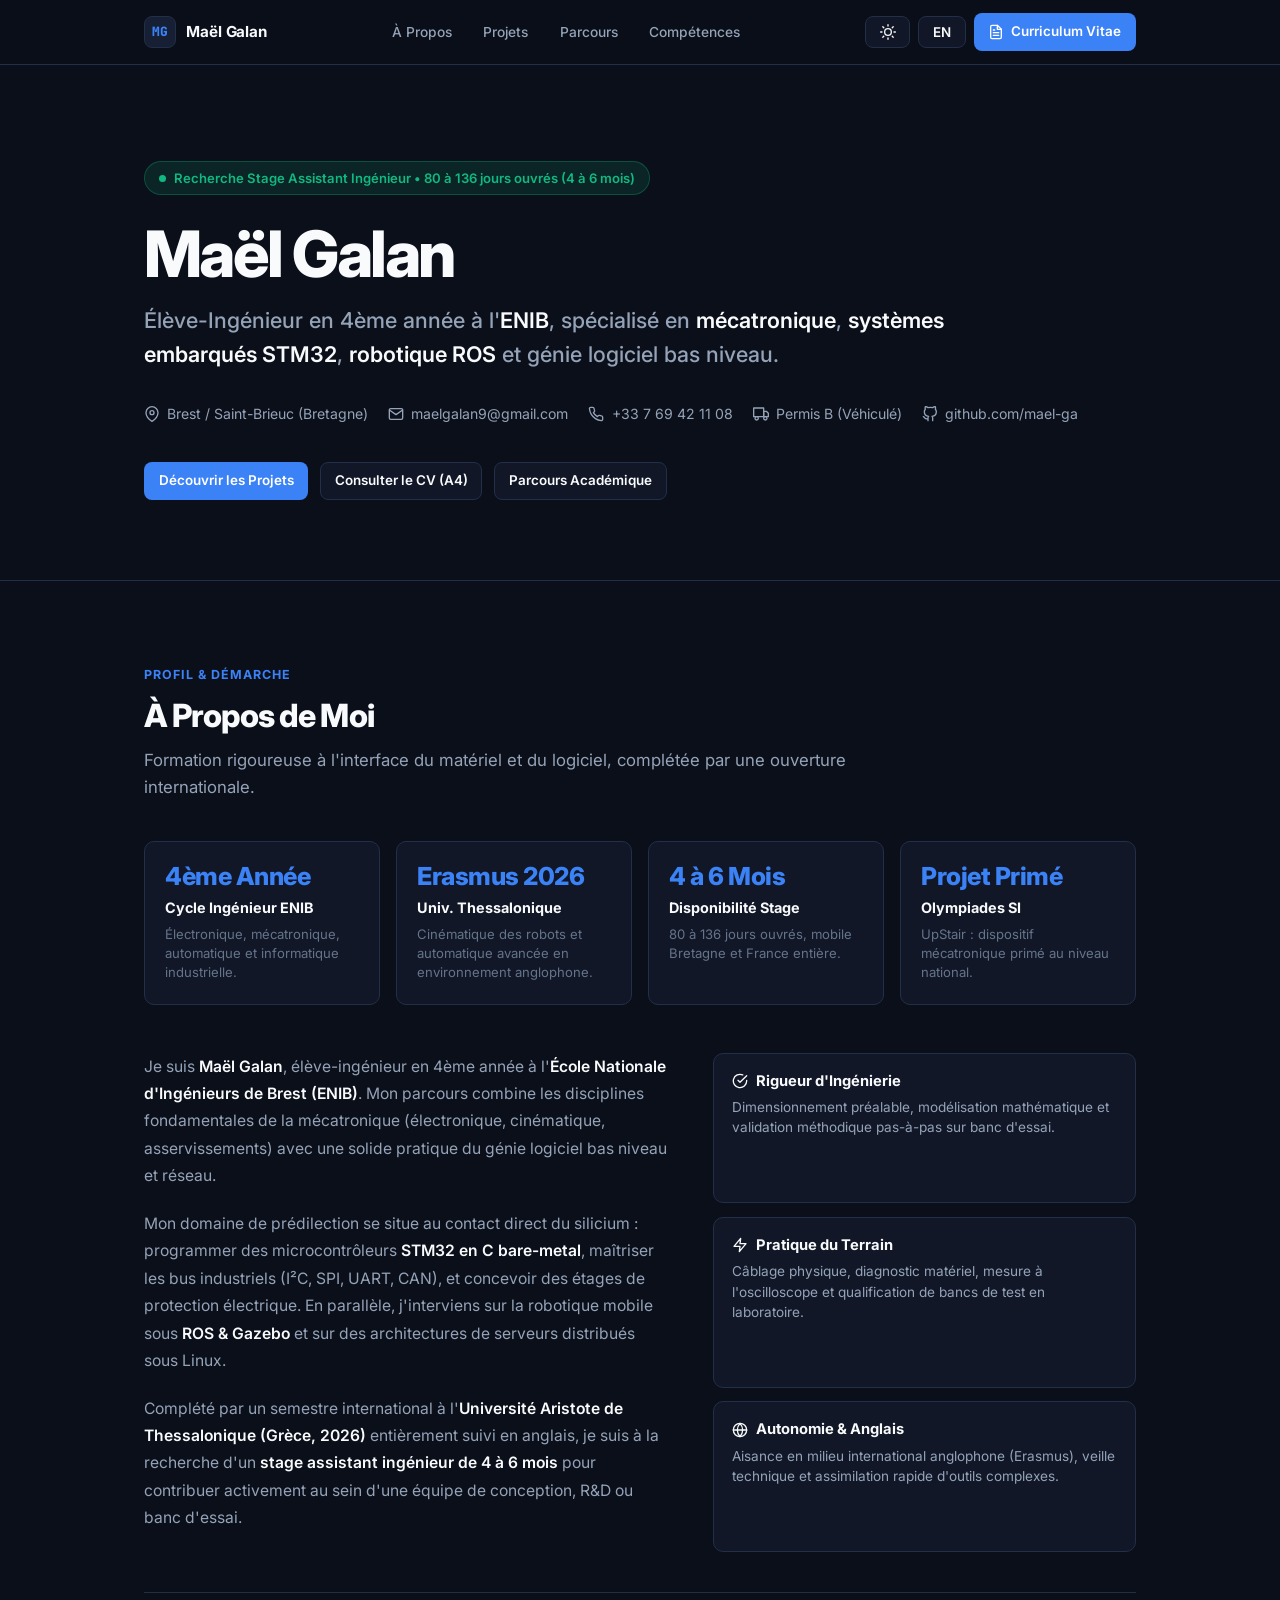
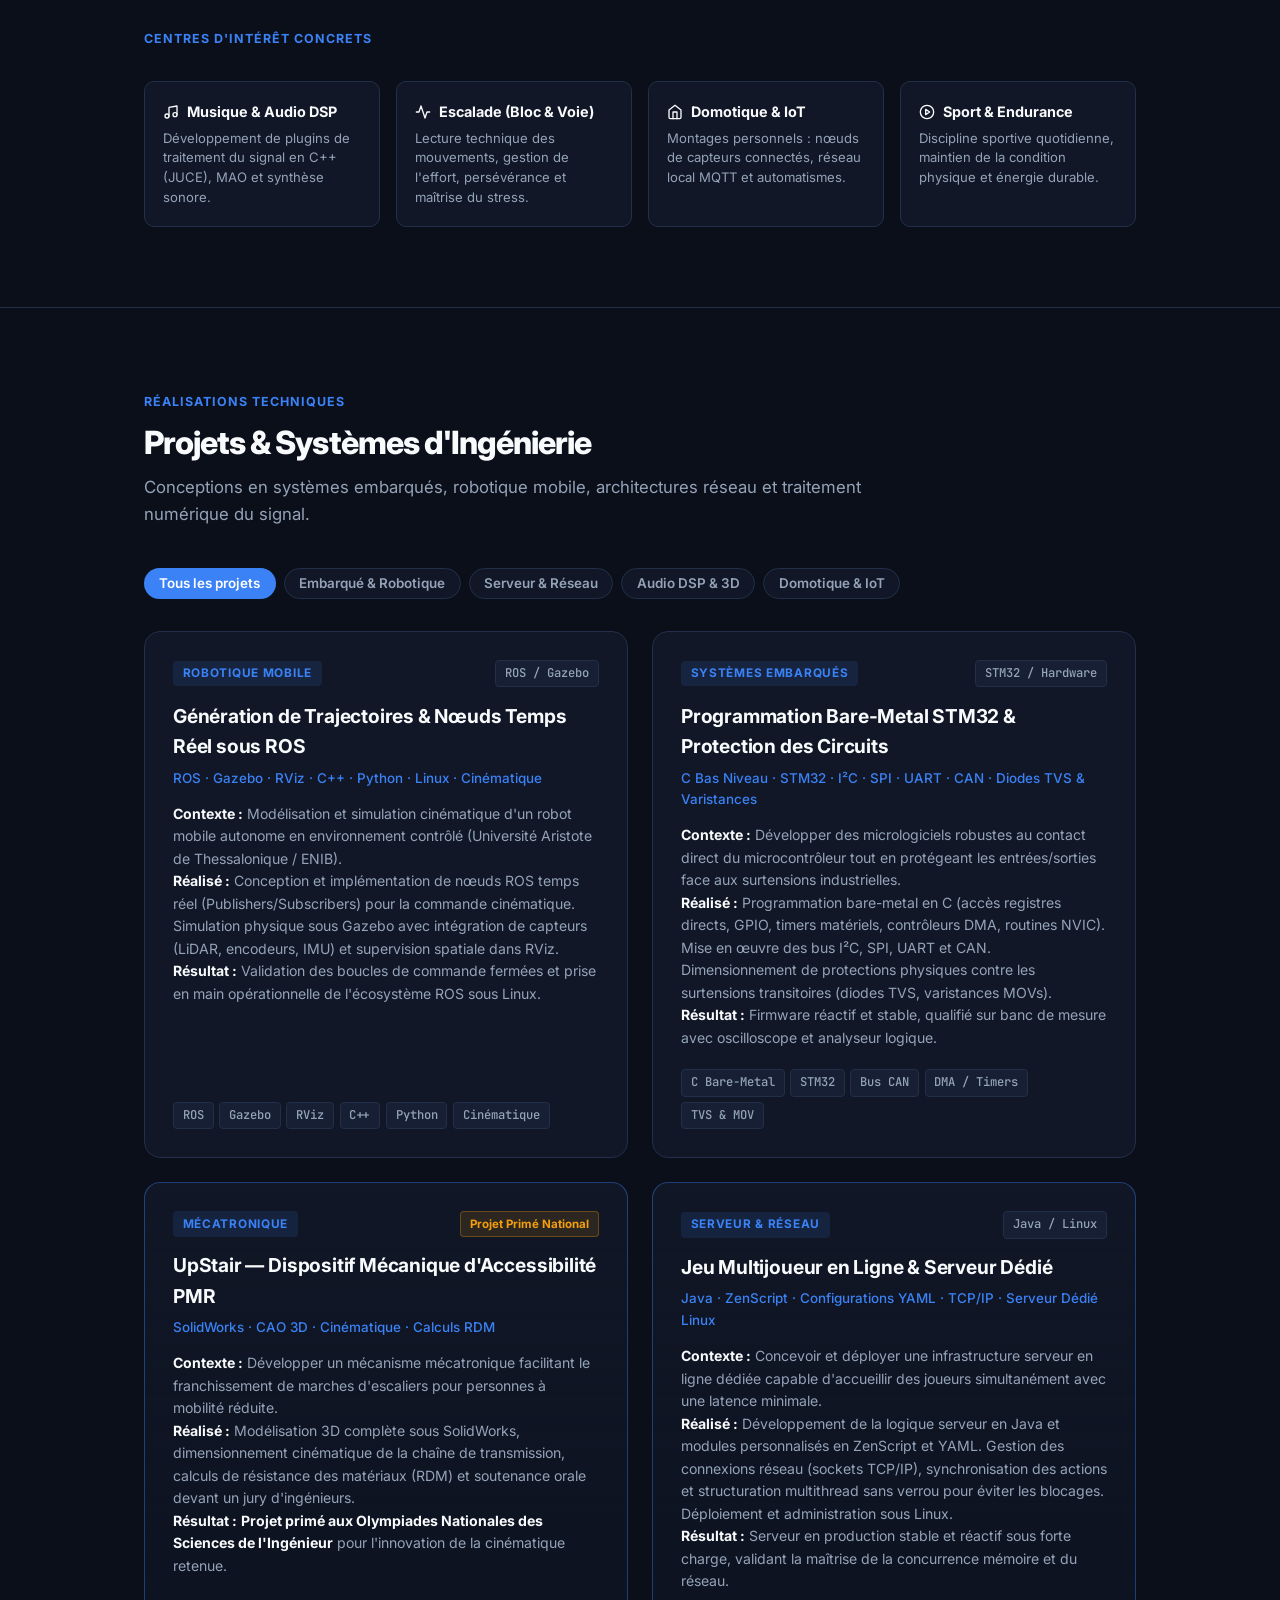
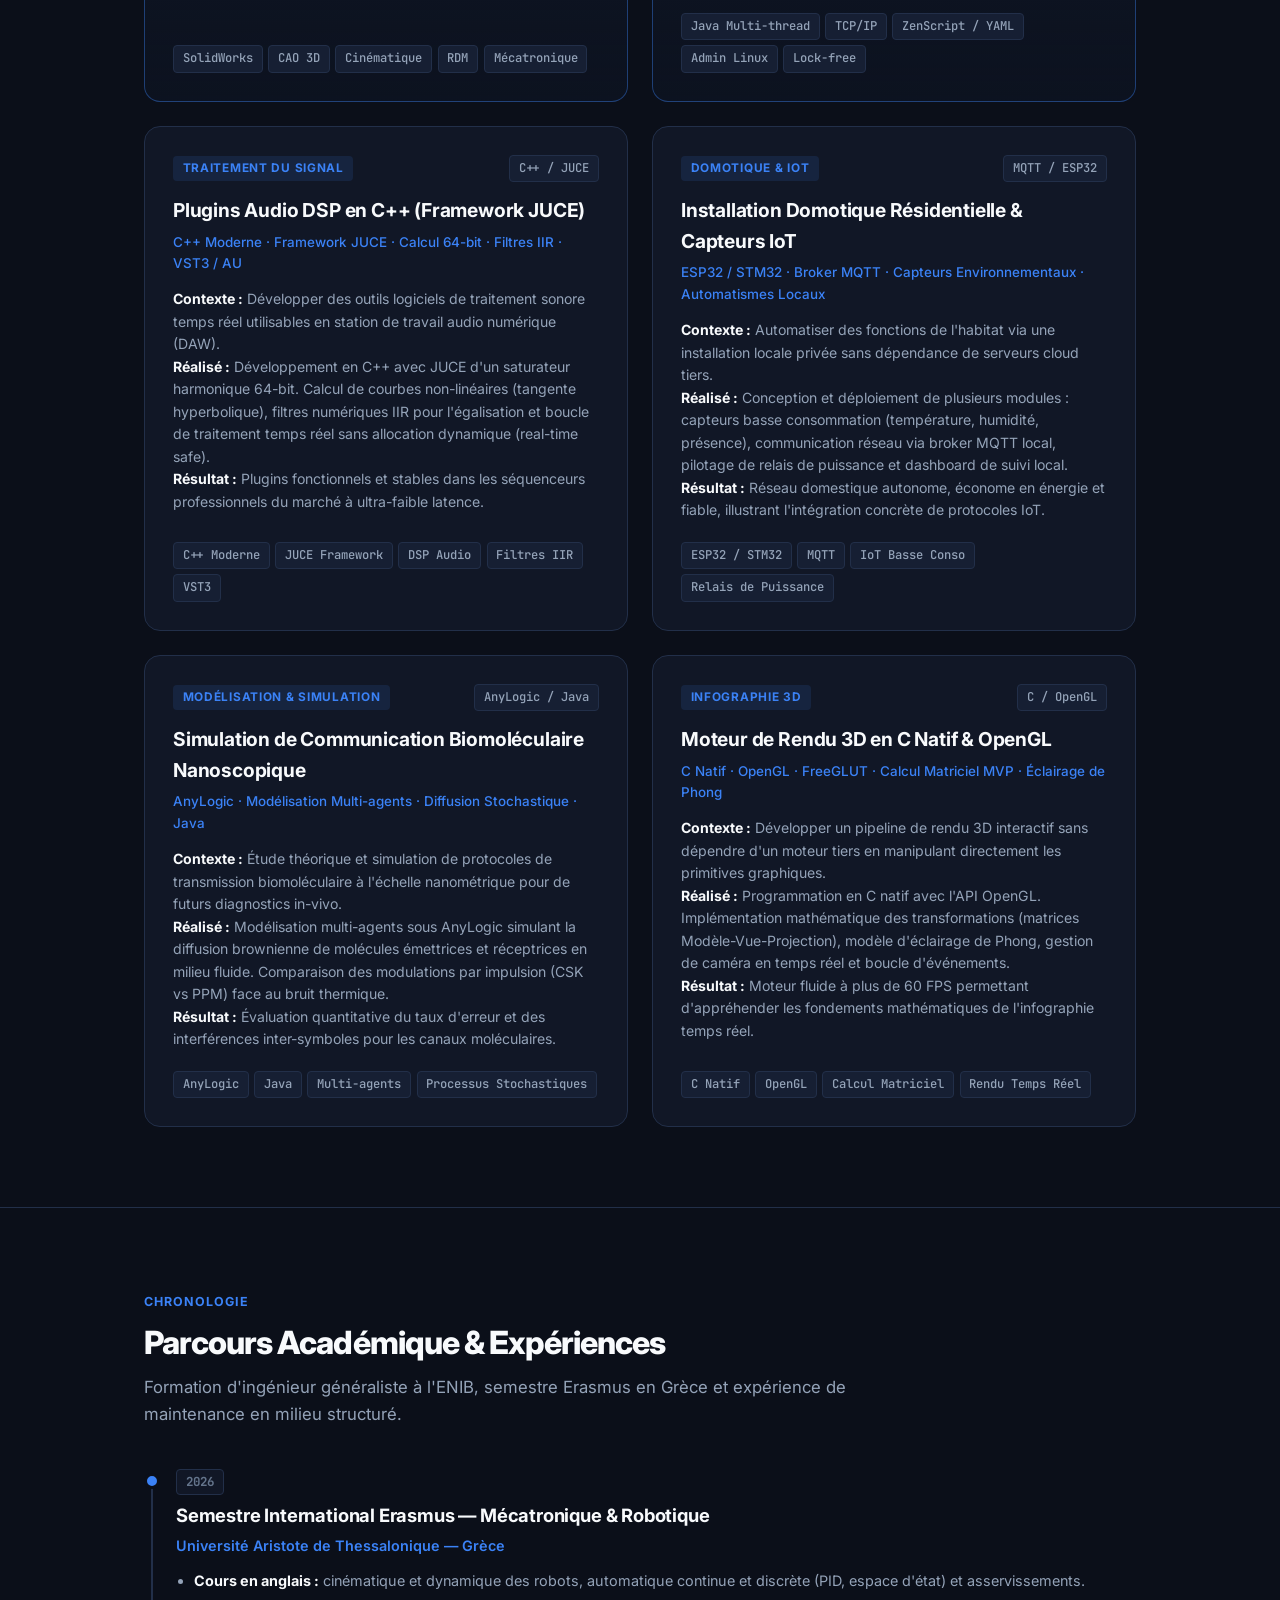
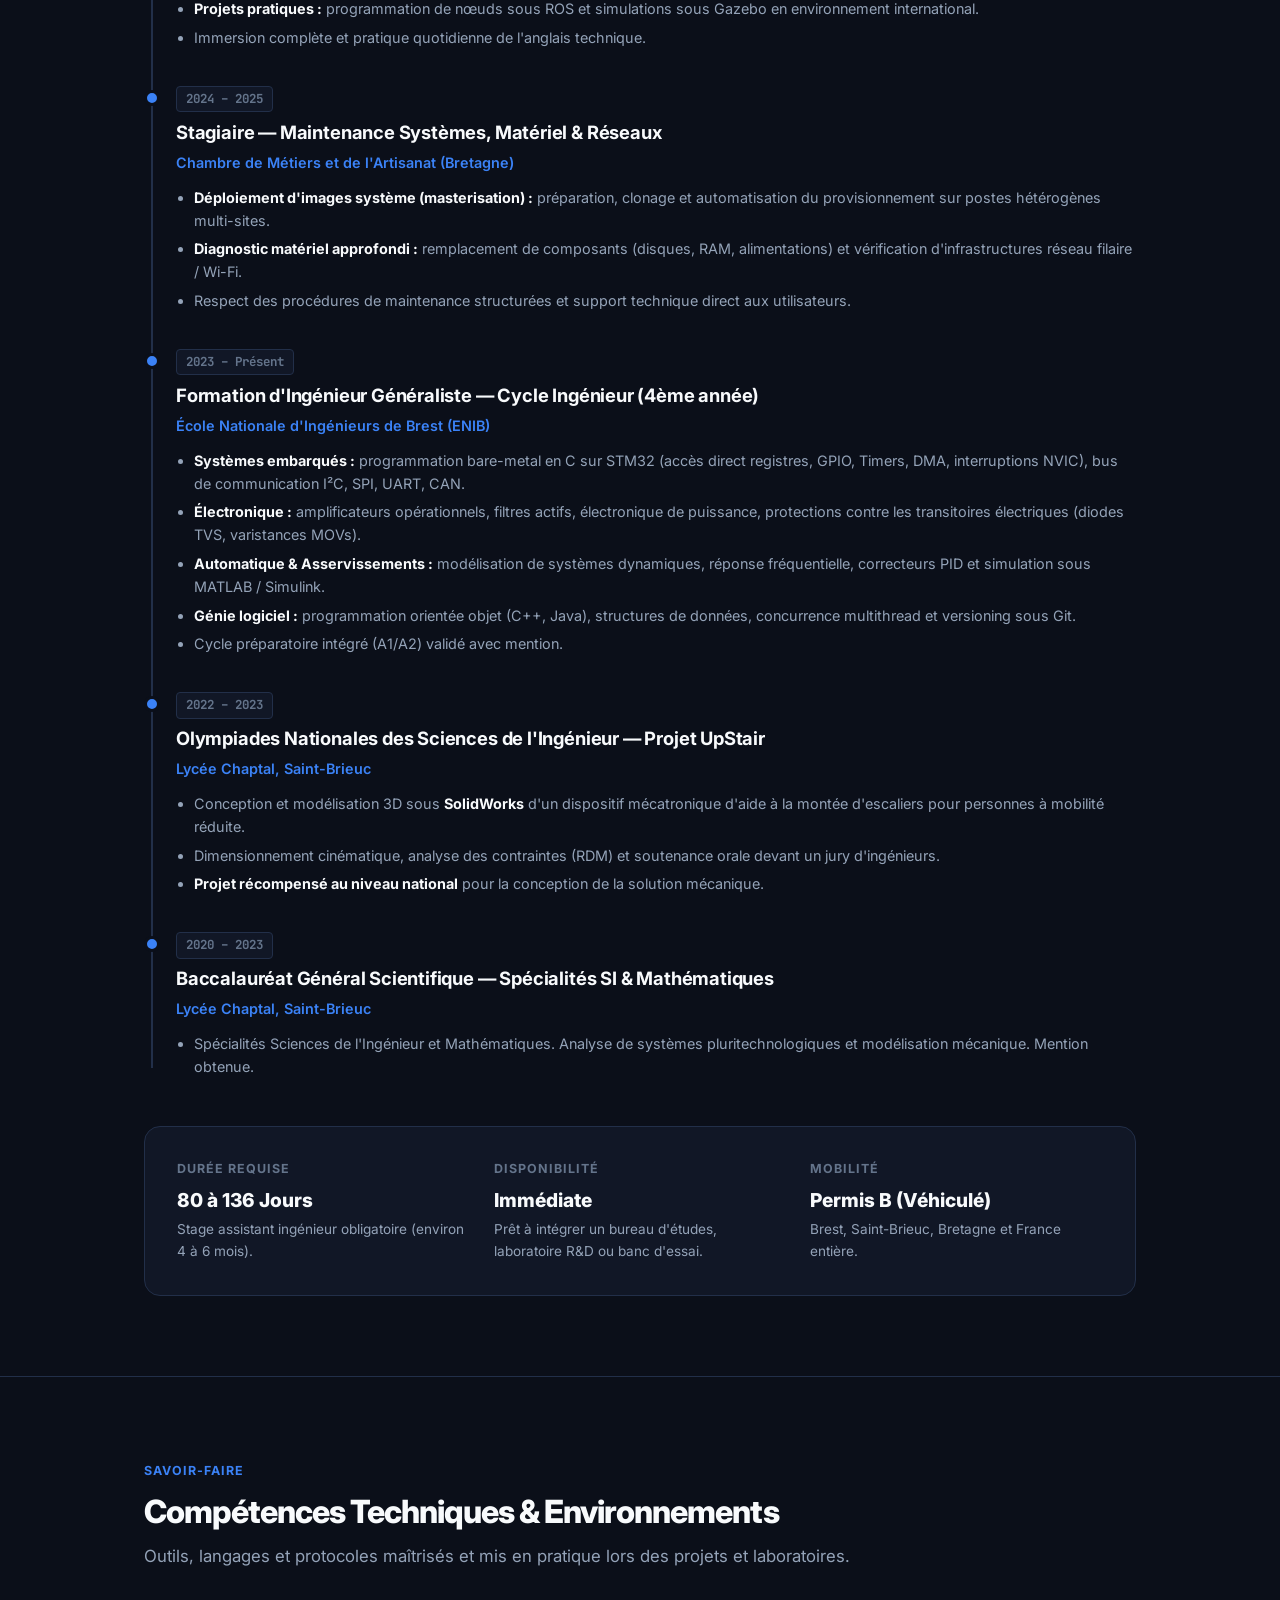
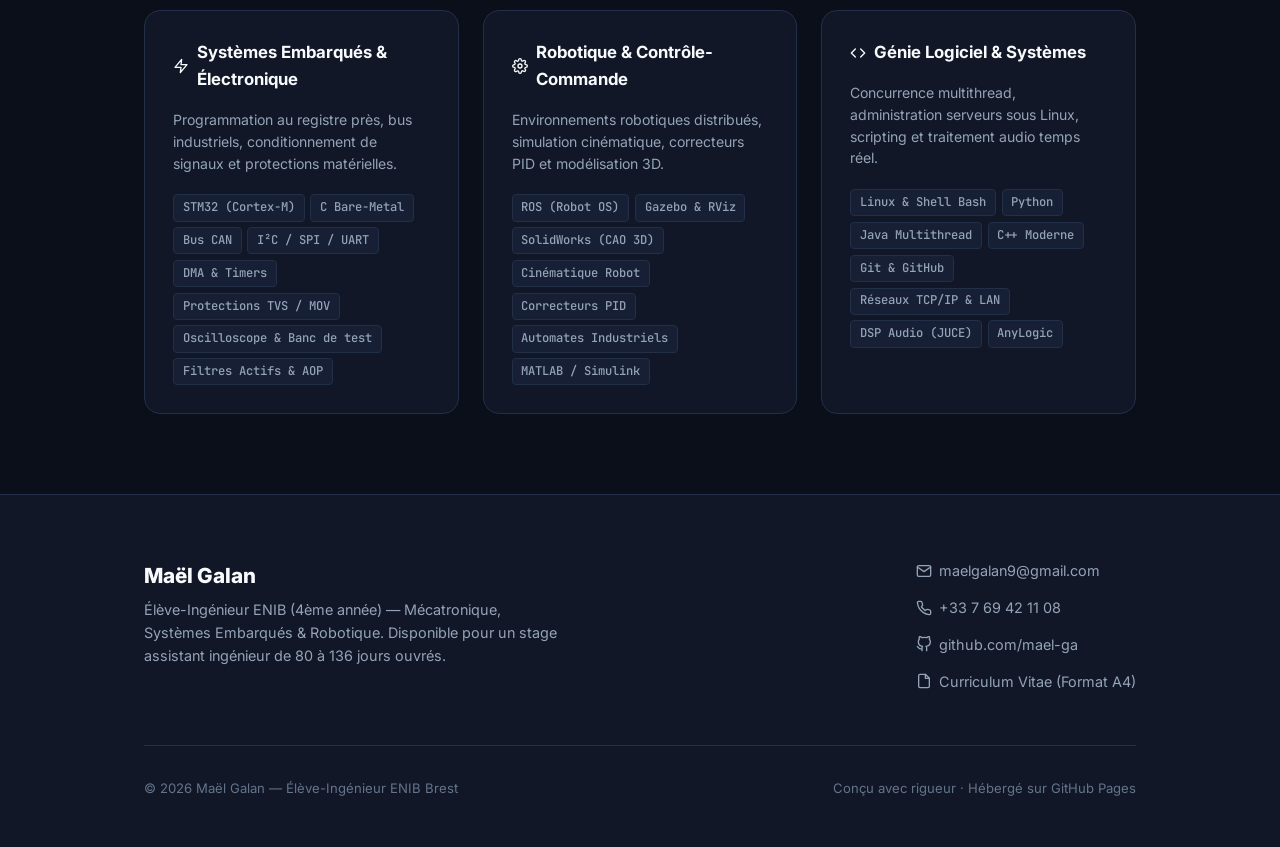
==== commit 2bda8fd6: "UPDATE" ====
--- a/index.html
+++ b/index.html
@@ -3,286 +3,1725 @@
 <head>
     <meta charset="UTF-8">
     <meta name="viewport" content="width=device-width, initial-scale=1.0">
-    <title>Maël Galan — Portfolio Ingénieur | Accueil</title>
-    <meta name="description" content="Portfolio de Maël Galan, élève-ingénieur en 4ème année à l'ENIB : mécatronique, systèmes embarqués, robotique ROS et génie logiciel bas niveau.">
-    <link rel="stylesheet" href="style.css">
+    <title>Maël Galan — Élève-Ingénieur ENIB | Mécatronique &amp; Systèmes Embarqués</title>
+    <meta name="description" content="Portfolio de Maël Galan : Élève-ingénieur en 4ème année à l'ENIB, spécialisé en mécatronique, systèmes embarqués STM32, robotique ROS et génie logiciel bas niveau. Recherche stage assistant ingénieur (80 à 136 jours ouvrés).">
+
+    <style>
+        /* ==========================================================================
+           MAËL GALAN — PORTFOLIO INGÉNIEUR (STYLE LINEAR / DARK SLATE)
+           Architecture Single Page épurée, performante, professionnelle et non-IA
+           ========================================================================== */
+        @import url('https://fonts.googleapis.com/css2?family=Inter:wght@300;400;500;600;700;800&family=JetBrains+Mono:wght@400;500;600&display=swap');
+
+        :root {
+            --font-sans: 'Inter', -apple-system, BlinkMacSystemFont, "Segoe UI", Roboto, sans-serif;
+            --font-mono: 'JetBrains Mono', monospace;
+
+            /* Palette Slate sombre sobre */
+            --bg-base: #0b0f19;
+            --bg-surface: #111726;
+            --bg-surface-elevated: #161f33;
+            --bg-subtle: #1c2740;
+            --border: #222f49;
+            --border-hover: #334466;
+
+            --text-primary: #f8fafc;
+            --text-secondary: #94a3b8;
+            --text-muted: #64748b;
+
+            --accent: #3b82f6;
+            --accent-subtle: rgba(59, 130, 246, 0.12);
+            --accent-hover: #2563eb;
+            --success: #10b981;
+            --success-subtle: rgba(16, 185, 129, 0.12);
+            --amber: #f59e0b;
+
+            --radius-card: 16px;
+            --radius-item: 10px;
+            --radius-pill: 9999px;
+            --transition: all 0.2s cubic-bezier(0.16, 1, 0.3, 1);
+        }
+
+        [data-theme="light"] {
+            --bg-base: #f8fafc;
+            --bg-surface: #ffffff;
+            --bg-surface-elevated: #f1f5f9;
+            --bg-subtle: #e2e8f0;
+            --border: #cbd5e1;
+            --border-hover: #94a3b8;
+
+            --text-primary: #0f172a;
+            --text-secondary: #475569;
+            --text-muted: #64748b;
+
+            --accent: #2563eb;
+            --accent-subtle: rgba(37, 99, 235, 0.08);
+            --accent-hover: #1d4ed8;
+            --success: #059669;
+            --success-subtle: rgba(5, 150, 105, 0.08);
+        }
+
+        *, *::before, *::after {
+            box-sizing: border-box;
+            margin: 0;
+            padding: 0;
+        }
+
+        html {
+            scroll-behavior: smooth;
+            font-size: 16px;
+        }
+
+        body {
+            font-family: var(--font-sans);
+            background-color: var(--bg-base);
+            color: var(--text-primary);
+            line-height: 1.6;
+            -webkit-font-smoothing: antialiased;
+            overflow-x: hidden;
+        }
+
+        [data-lang="fr"] .lang-en { display: none !important; }
+        [data-lang="en"] .lang-fr { display: none !important; }
+
+        .container {
+            max-width: 1040px;
+            margin: 0 auto;
+            padding: 0 1.5rem;
+        }
+
+        .svg-icon {
+            width: 16px;
+            height: 16px;
+            fill: none;
+            stroke: currentColor;
+            stroke-width: 2;
+            stroke-linecap: round;
+            stroke-linejoin: round;
+            vertical-align: middle;
+            flex-shrink: 0;
+        }
+
+        /* --- 1. Barre de navigation fixe (Sticky Navbar) --- */
+        .navbar-wrap {
+            position: sticky;
+            top: 0;
+            z-index: 1000;
+            background: rgba(11, 15, 25, 0.9);
+            backdrop-filter: blur(16px);
+            -webkit-backdrop-filter: blur(16px);
+            border-bottom: 1px solid var(--border);
+            transition: var(--transition);
+        }
+        [data-theme="light"] .navbar-wrap {
+            background: rgba(255, 255, 255, 0.92);
+        }
+
+        .navbar {
+            display: flex;
+            align-items: center;
+            justify-content: space-between;
+            height: 64px;
+        }
+
+        .nav-brand {
+            display: flex;
+            align-items: center;
+            gap: 0.65rem;
+            color: var(--text-primary);
+            text-decoration: none;
+            font-weight: 700;
+            font-size: 0.95rem;
+            letter-spacing: -0.01em;
+        }
+
+        .brand-badge {
+            width: 32px;
+            height: 32px;
+            border-radius: 8px;
+            background: var(--bg-surface-elevated);
+            border: 1px solid var(--border);
+            color: var(--accent);
+            display: flex;
+            align-items: center;
+            justify-content: center;
+            font-size: 0.8rem;
+            font-weight: 800;
+            font-family: var(--font-mono);
+        }
+
+        .nav-links {
+            display: flex;
+            align-items: center;
+            gap: 0.25rem;
+            list-style: none;
+        }
+
+        .nav-link {
+            text-decoration: none;
+            color: var(--text-secondary);
+            font-size: 0.86rem;
+            font-weight: 500;
+            padding: 0.45rem 0.85rem;
+            border-radius: 6px;
+            transition: var(--transition);
+        }
+        .nav-link:hover {
+            color: var(--text-primary);
+            background: var(--bg-surface);
+        }
+        .nav-link.active {
+            color: var(--text-primary);
+            font-weight: 600;
+            background: var(--bg-surface-elevated);
+        }
+
+        .nav-actions {
+            display: flex;
+            align-items: center;
+            gap: 0.5rem;
+        }
+
+        .btn {
+            display: inline-flex;
+            align-items: center;
+            gap: 0.45rem;
+            background: var(--bg-surface);
+            color: var(--text-primary);
+            border: 1px solid var(--border);
+            padding: 0.45rem 0.85rem;
+            border-radius: 8px;
+            font-family: inherit;
+            font-size: 0.84rem;
+            font-weight: 600;
+            cursor: pointer;
+            text-decoration: none;
+            transition: var(--transition);
+        }
+        .btn:hover {
+            border-color: var(--border-hover);
+            background: var(--bg-surface-elevated);
+        }
+        .btn.primary {
+            background: var(--accent);
+            color: #ffffff;
+            border-color: transparent;
+        }
+        .btn.primary:hover {
+            background: var(--accent-hover);
+        }
+
+        /* --- 2. Sections & Typographie --- */
+        section {
+            padding: 5rem 0;
+            border-bottom: 1px solid var(--border);
+        }
+        section:last-of-type { border-bottom: none; }
+
+        .section-tag {
+            display: inline-flex;
+            align-items: center;
+            gap: 0.4rem;
+            font-size: 0.78rem;
+            font-weight: 700;
+            text-transform: uppercase;
+            letter-spacing: 0.08em;
+            color: var(--accent);
+            margin-bottom: 0.75rem;
+        }
+
+        .section-title {
+            font-size: 2rem;
+            font-weight: 800;
+            letter-spacing: -0.03em;
+            color: var(--text-primary);
+            line-height: 1.2;
+            margin-bottom: 0.75rem;
+        }
+
+        .section-subtitle {
+            font-size: 1.05rem;
+            color: var(--text-secondary);
+            max-width: 720px;
+            margin-bottom: 2.5rem;
+        }
+
+        /* --- 3. Hero Section --- */
+        .hero-section {
+            padding: 6rem 0 5rem;
+        }
+
+        .status-capsule {
+            display: inline-flex;
+            align-items: center;
+            gap: 0.55rem;
+            background: var(--success-subtle);
+            border: 1px solid rgba(16, 185, 129, 0.3);
+            color: var(--success);
+            padding: 0.35rem 0.85rem;
+            border-radius: var(--radius-pill);
+            font-size: 0.82rem;
+            font-weight: 600;
+            margin-bottom: 1.5rem;
+        }
+        .status-dot {
+            width: 7px;
+            height: 7px;
+            border-radius: 50%;
+            background: currentColor;
+        }
+
+        .hero-name {
+            font-size: clamp(2.5rem, 5.5vw, 4rem);
+            font-weight: 800;
+            letter-spacing: -0.04em;
+            line-height: 1.08;
+            margin-bottom: 1rem;
+            color: var(--text-primary);
+        }
+
+        .hero-tagline {
+            font-size: clamp(1.15rem, 2.2vw, 1.35rem);
+            font-weight: 500;
+            color: var(--text-secondary);
+            max-width: 820px;
+            line-height: 1.55;
+            margin-bottom: 2rem;
+        }
+        .hero-tagline strong {
+            color: var(--text-primary);
+            font-weight: 600;
+        }
+
+        .hero-contacts {
+            display: flex;
+            flex-wrap: wrap;
+            gap: 0.6rem 1.25rem;
+            align-items: center;
+            margin-bottom: 2.25rem;
+            font-size: 0.88rem;
+            color: var(--text-secondary);
+        }
+        .hero-contact-item {
+            display: inline-flex;
+            align-items: center;
+            gap: 0.45rem;
+            color: inherit;
+            text-decoration: none;
+            transition: color 0.15s;
+        }
+        .hero-contact-item:hover { color: var(--text-primary); }
+
+        .hero-actions {
+            display: flex;
+            flex-wrap: wrap;
+            gap: 0.75rem;
+        }
+
+        /* --- 4. Section À Propos & Métriques --- */
+        .metrics-grid {
+            display: grid;
+            grid-template-columns: repeat(4, 1fr);
+            gap: 1rem;
+            margin-bottom: 3rem;
+        }
+
+        .metric-card {
+            background: var(--bg-surface);
+            border: 1px solid var(--border);
+            border-radius: var(--radius-item);
+            padding: 1.35rem 1.25rem;
+            transition: var(--transition);
+        }
+        .metric-card:hover {
+            border-color: var(--border-hover);
+            transform: translateY(-2px);
+        }
+
+        .metric-value {
+            font-size: 1.55rem;
+            font-weight: 800;
+            letter-spacing: -0.02em;
+            color: var(--accent);
+            line-height: 1.1;
+            margin-bottom: 0.35rem;
+        }
+        .metric-label {
+            font-size: 0.9rem;
+            font-weight: 700;
+            color: var(--text-primary);
+            margin-bottom: 0.35rem;
+        }
+        .metric-desc {
+            font-size: 0.82rem;
+            color: var(--text-muted);
+            line-height: 1.45;
+        }
+
+        .about-grid {
+            display: grid;
+            grid-template-columns: 1.25fr 1fr;
+            gap: 2.5rem;
+        }
+
+        .about-text p {
+            font-size: 0.98rem;
+            color: var(--text-secondary);
+            line-height: 1.75;
+            margin-bottom: 1.25rem;
+        }
+        .about-text strong {
+            color: var(--text-primary);
+            font-weight: 600;
+        }
+
+        .work-methods-grid {
+            display: grid;
+            grid-template-columns: 1fr;
+            gap: 0.85rem;
+        }
+
+        .method-card {
+            background: var(--bg-surface);
+            border: 1px solid var(--border);
+            border-radius: var(--radius-item);
+            padding: 1rem 1.15rem;
+        }
+
+        .method-title {
+            font-size: 0.92rem;
+            font-weight: 700;
+            color: var(--text-primary);
+            margin-bottom: 0.25rem;
+            display: flex;
+            align-items: center;
+            gap: 0.5rem;
+        }
+
+        .method-desc {
+            font-size: 0.85rem;
+            color: var(--text-secondary);
+            line-height: 1.5;
+        }
+
+        /* Passions / Activités concrètes */
+        .interests-strip {
+            margin-top: 2.5rem;
+            padding-top: 2rem;
+            border-top: 1px solid var(--border);
+        }
+
+        .interests-grid {
+            display: grid;
+            grid-template-columns: repeat(4, 1fr);
+            gap: 1rem;
+            margin-top: 1.25rem;
+        }
+
+        .interest-card {
+            background: var(--bg-surface);
+            border: 1px solid var(--border);
+            border-radius: var(--radius-item);
+            padding: 1.15rem;
+            transition: var(--transition);
+        }
+        .interest-card:hover { border-color: var(--border-hover); }
+
+        .interest-name {
+            font-size: 0.9rem;
+            font-weight: 700;
+            color: var(--text-primary);
+            margin-bottom: 0.35rem;
+            display: flex;
+            align-items: center;
+            gap: 0.45rem;
+        }
+
+        .interest-detail {
+            font-size: 0.82rem;
+            color: var(--text-secondary);
+            line-height: 1.5;
+        }
+
+        /* --- 5. Section Projets avec Filtres --- */
+        .filter-bar {
+            display: flex;
+            flex-wrap: wrap;
+            gap: 0.5rem;
+            margin-bottom: 2rem;
+        }
+
+        .filter-btn {
+            background: var(--bg-surface);
+            border: 1px solid var(--border);
+            color: var(--text-secondary);
+            padding: 0.4rem 0.9rem;
+            border-radius: var(--radius-pill);
+            font-family: inherit;
+            font-size: 0.84rem;
+            font-weight: 600;
+            cursor: pointer;
+            transition: var(--transition);
+        }
+        .filter-btn:hover {
+            color: var(--text-primary);
+            border-color: var(--border-hover);
+        }
+        .filter-btn.active {
+            background: var(--accent);
+            color: #ffffff;
+            border-color: transparent;
+        }
+
+        .projects-grid {
+            display: grid;
+            grid-template-columns: repeat(2, 1fr);
+            gap: 1.5rem;
+        }
+
+        .project-card {
+            background: var(--bg-surface);
+            border: 1px solid var(--border);
+            border-radius: var(--radius-card);
+            padding: 1.75rem;
+            transition: var(--transition);
+            display: flex;
+            flex-direction: column;
+        }
+        .project-card:hover {
+            border-color: var(--border-hover);
+            transform: translateY(-2px);
+        }
+        .project-card.featured {
+            border-color: rgba(59, 130, 246, 0.4);
+            background: linear-gradient(180deg, var(--bg-surface) 0%, rgba(59, 130, 246, 0.03) 100%);
+        }
+
+        .project-badge-line {
+            display: flex;
+            justify-content: space-between;
+            align-items: center;
+            gap: 0.5rem;
+            margin-bottom: 0.85rem;
+        }
+
+        .category-badge {
+            font-size: 0.74rem;
+            font-weight: 700;
+            text-transform: uppercase;
+            letter-spacing: 0.06em;
+            color: var(--accent);
+            background: var(--accent-subtle);
+            padding: 0.2rem 0.6rem;
+            border-radius: 4px;
+        }
+
+        .award-badge {
+            font-size: 0.72rem;
+            font-weight: 700;
+            color: var(--amber);
+            background: rgba(245, 158, 11, 0.12);
+            border: 1px solid rgba(245, 158, 11, 0.3);
+            padding: 0.15rem 0.55rem;
+            border-radius: 4px;
+        }
+
+        .project-heading {
+            font-size: 1.2rem;
+            font-weight: 700;
+            letter-spacing: -0.01em;
+            color: var(--text-primary);
+            margin-bottom: 0.35rem;
+        }
+
+        .project-stack {
+            font-size: 0.84rem;
+            font-weight: 500;
+            color: var(--accent);
+            margin-bottom: 0.85rem;
+        }
+
+        .project-body {
+            font-size: 0.88rem;
+            color: var(--text-secondary);
+            line-height: 1.6;
+            margin-bottom: 1.25rem;
+            flex-grow: 1;
+        }
+        .project-body strong { color: var(--text-primary); }
+
+        .chips-row {
+            display: flex;
+            flex-wrap: wrap;
+            gap: 0.35rem;
+            margin-top: auto;
+        }
+
+        .tech-chip {
+            font-family: var(--font-mono);
+            font-size: 0.76rem;
+            font-weight: 500;
+            background: var(--bg-surface-elevated);
+            border: 1px solid var(--border);
+            color: var(--text-secondary);
+            padding: 0.18rem 0.55rem;
+            border-radius: 4px;
+        }
+
+        /* --- 6. Section Parcours & Timeline --- */
+        .timeline {
+            position: relative;
+            padding-left: 2rem;
+            margin: 2rem 0 3rem;
+        }
+        .timeline::before {
+            content: '';
+            position: absolute;
+            left: 7px;
+            top: 10px;
+            bottom: 10px;
+            width: 2px;
+            background: var(--border);
+        }
+
+        .timeline-item {
+            position: relative;
+            margin-bottom: 2.25rem;
+        }
+        .timeline-item:last-child { margin-bottom: 0; }
+
+        .timeline-node {
+            position: absolute;
+            left: -2rem;
+            top: 5px;
+            width: 16px;
+            height: 16px;
+            border-radius: 50%;
+            background: var(--accent);
+            border: 3px solid var(--bg-base);
+        }
+
+        .timeline-year {
+            display: inline-block;
+            font-family: var(--font-mono);
+            font-size: 0.78rem;
+            font-weight: 700;
+            color: var(--text-muted);
+            background: var(--bg-surface);
+            border: 1px solid var(--border);
+            padding: 0.15rem 0.55rem;
+            border-radius: 4px;
+            margin-bottom: 0.35rem;
+        }
+
+        .timeline-title {
+            font-size: 1.15rem;
+            font-weight: 700;
+            letter-spacing: -0.01em;
+            color: var(--text-primary);
+            margin-bottom: 0.2rem;
+        }
+
+        .timeline-org {
+            font-size: 0.9rem;
+            font-weight: 600;
+            color: var(--accent);
+            margin-bottom: 0.75rem;
+        }
+
+        .timeline-points {
+            padding-left: 1.15rem;
+            font-size: 0.9rem;
+            color: var(--text-secondary);
+            line-height: 1.6;
+        }
+        .timeline-points li { margin-bottom: 0.35rem; }
+        .timeline-points strong { color: var(--text-primary); }
+
+        /* Modalités de stage */
+        .stage-terms {
+            background: var(--bg-surface);
+            border: 1px solid var(--border);
+            border-radius: var(--radius-card);
+            padding: 2rem;
+            display: grid;
+            grid-template-columns: repeat(3, 1fr);
+            gap: 1.5rem;
+        }
+
+        .term-item-title {
+            font-size: 0.78rem;
+            font-weight: 700;
+            text-transform: uppercase;
+            letter-spacing: 0.08em;
+            color: var(--text-muted);
+            margin-bottom: 0.35rem;
+        }
+        .term-item-val {
+            font-size: 1.2rem;
+            font-weight: 800;
+            color: var(--text-primary);
+            margin-bottom: 0.25rem;
+        }
+        .term-item-desc {
+            font-size: 0.85rem;
+            color: var(--text-secondary);
+        }
+
+        /* --- 7. Section Compétences --- */
+        .skills-mega-grid {
+            display: grid;
+            grid-template-columns: repeat(3, 1fr);
+            gap: 1.5rem;
+        }
+
+        .skill-pillar {
+            background: var(--bg-surface);
+            border: 1px solid var(--border);
+            border-radius: var(--radius-card);
+            padding: 1.75rem;
+        }
+
+        .pillar-header {
+            display: flex;
+            align-items: center;
+            gap: 0.5rem;
+            font-size: 1.05rem;
+            font-weight: 700;
+            color: var(--text-primary);
+            margin-bottom: 1rem;
+        }
+
+        .pillar-desc {
+            font-size: 0.88rem;
+            color: var(--text-secondary);
+            line-height: 1.55;
+            margin-bottom: 1.25rem;
+        }
+
+        /* --- 8. Footer & Contact --- */
+        .footer-section {
+            background: var(--bg-surface);
+            padding: 4rem 0 3rem;
+            border-top: 1px solid var(--border);
+        }
+
+        .footer-grid {
+            display: flex;
+            justify-content: space-between;
+            align-items: flex-start;
+            flex-wrap: wrap;
+            gap: 2rem;
+            margin-bottom: 3rem;
+        }
+
+        .footer-brand-title {
+            font-size: 1.3rem;
+            font-weight: 800;
+            color: var(--text-primary);
+            margin-bottom: 0.35rem;
+        }
+        .footer-brand-sub {
+            font-size: 0.9rem;
+            color: var(--text-secondary);
+            max-width: 420px;
+        }
+
+        .footer-links-list {
+            display: flex;
+            flex-direction: column;
+            gap: 0.6rem;
+            list-style: none;
+        }
+        .footer-links-list a {
+            color: var(--text-secondary);
+            text-decoration: none;
+            font-size: 0.9rem;
+            display: inline-flex;
+            align-items: center;
+            gap: 0.45rem;
+            transition: color 0.15s;
+        }
+        .footer-links-list a:hover { color: var(--text-primary); }
+
+        .footer-bottom {
+            padding-top: 2rem;
+            border-top: 1px solid var(--border);
+            display: flex;
+            justify-content: space-between;
+            align-items: center;
+            flex-wrap: wrap;
+            gap: 1rem;
+            font-size: 0.82rem;
+            color: var(--text-muted);
+        }
+
+        /* --- Responsive Mobile & Tablette --- */
+        @media (max-width: 900px) {
+            .metrics-grid { grid-template-columns: repeat(2, 1fr); }
+            .about-grid { grid-template-columns: 1fr; }
+            .projects-grid { grid-template-columns: 1fr; }
+            .skills-mega-grid { grid-template-columns: 1fr; }
+            .interests-grid { grid-template-columns: repeat(2, 1fr); }
+            .stage-terms { grid-template-columns: 1fr; }
+        }
+
+        @media (max-width: 768px) {
+            .nav-links { display: none; }
+            .metrics-grid { grid-template-columns: 1fr; }
+            .interests-grid { grid-template-columns: 1fr; }
+            section { padding: 3.5rem 0; }
+        }
+    </style>
 </head>
 <body>
 
-    <!-- Halo Ambiant Supérieur -->
-    <div class="ambient-aurora" aria-hidden="true"></div>
-
-    <div class="content-container">
-
-        <!-- Barre de Navigation iOS (Dynamic Glass Island) -->
-        <header class="ios-island no-print" aria-label="Navigation principale">
-            <a href="index.html" class="island-brand" title="Accueil">
-                <div class="island-avatar">MG</div>
-                <span class="island-title">Maël Galan</span>
+    <!-- 1. BARRE DE NAVIGATION STICKY -->
+    <header class="navbar-wrap">
+        <div class="container navbar">
+            <a href="#hero" class="nav-brand" title="Haut de page">
+                <div class="brand-badge">MG</div>
+                <span>Maël Galan</span>
             </a>
 
-            <nav class="island-nav-links" aria-label="Navigation">
-                <a href="index.html" class="nav-pill-link active">
-                    <span class="lang-fr">Accueil</span>
-                    <span class="lang-en">Home</span>
-                </a>
-                <a href="about.html" class="nav-pill-link">
-                    <span class="lang-fr">À Propos</span>
-                    <span class="lang-en">About</span>
-                </a>
-                <a href="projets.html" class="nav-pill-link">
-                    <span class="lang-fr">Projets</span>
-                    <span class="lang-en">Projects</span>
-                </a>
-                <a href="parcours.html" class="nav-pill-link">
-                    <span class="lang-fr">Parcours</span>
-                    <span class="lang-en">Career</span>
-                </a>
-                <a href="cv.html" class="nav-pill-link" target="_blank" title="Consulter le CV officiel">
-                    <span class="lang-fr">CV PDF</span>
-                    <span class="lang-en">Resume</span>
-                </a>
+            <!-- Liens Scroll Spy -->
+            <nav>
+                <ul class="nav-links">
+                    <li><a href="#about" class="nav-link"><span class="lang-fr">À Propos</span><span class="lang-en">About</span></a></li>
+                    <li><a href="#projets" class="nav-link"><span class="lang-fr">Projets</span><span class="lang-en">Projects</span></a></li>
+                    <li><a href="#parcours" class="nav-link"><span class="lang-fr">Parcours</span><span class="lang-en">Journey</span></a></li>
+                    <li><a href="#competences" class="nav-link"><span class="lang-fr">Compétences</span><span class="lang-en">Skills</span></a></li>
+                </ul>
             </nav>
 
-            <div class="island-controls">
-                <button id="theme-toggle-btn" class="ios-btn" onclick="toggleTheme()" title="Basculer le thème">
-                    <span class="lang-fr">Thème</span><span class="lang-en">Theme</span>
+            <!-- Actions droite : CV A4 mis en valeur + Thème + Langue -->
+            <div class="nav-actions">
+                <button class="btn" onclick="toggleTheme()" id="theme-btn" title="Basculer le thème">
+                    <svg class="svg-icon" viewBox="0 0 24 24"><circle cx="12" cy="12" r="5"/><path d="M12 1v2M12 21v2M4.22 4.22l1.42 1.42M18.36 18.36l1.42 1.42M1 12h2M21 12h2M4.22 19.78l1.42-1.42M18.36 5.64l1.42-1.42"/></svg>
                 </button>
-                <button id="lang-toggle-btn" class="ios-btn" onclick="toggleLang()" title="Changer la langue">
+                <button class="btn" onclick="toggleLang()" id="lang-btn" title="Switch language">
                     <span>EN</span>
                 </button>
-                <button id="edit-toggle-btn" class="ios-btn" onclick="toggleEditMode()" title="Éditer le texte directement">
-                    <span class="lang-fr">Éditer</span><span class="lang-en">Edit</span>
-                </button>
-                <button class="ios-btn" onclick="saveHTML()" title="Sauvegarder les modifications">
-                    <span>Sauvegarder</span>
-                </button>
-                <button class="ios-btn primary" onclick="downloadPDF()" title="Imprimer ou enregistrer en PDF">
-                    <span>PDF</span>
-                </button>
+                <!-- Bouton CV bien visible -->
+                <a href="cv.html" class="btn primary" title="Consulter le CV (Format A4)">
+                    <svg class="svg-icon" viewBox="0 0 24 24"><path d="M14 2H6a2 2 0 0 0-2 2v16a2 2 0 0 0 2 2h12a2 2 0 0 0 2-2V8z"/><polyline points="14 2 14 8 20 8"/><line x1="16" y1="13" x2="8" y2="13"/><line x1="16" y1="17" x2="8" y2="17"/><polyline points="10 9 9 9 8 9"/></svg>
+                    <span>Curriculum Vitae</span>
+                </a>
             </div>
-        </header>
-
-        <!-- Bannière Mode Édition -->
-        <div class="edit-mode-banner no-print">
-            <span><strong>Mode Édition Activé :</strong> Cliquez sur n'importe quel texte pour le modifier directement sur la page.</span>
-            <button class="ios-btn" onclick="saveHTML()" style="padding: 0.3rem 0.75rem;">Sauvegarder</button>
         </div>
-
-        <!-- Contenu Principal -->
-        <main class="content-card editable-area" id="page-content">
-
-            <!-- Hero Header -->
-            <header class="hero-header">
-                <h1 class="hero-name">Maël Galan</h1>
-                <div class="hero-headline">
-                    <span class="lang-fr">Élève-Ingénieur ENIB (4ème année) — Mécatronique, Systèmes Embarqués &amp; Robotique</span>
-                    <span class="lang-en">ENIB 4th-Year Engineering Student — Mechatronics, Embedded Systems &amp; Robotics</span>
-                </div>
-
+    </header>
+
+    <main>
+        <!-- 2. HERO SECTION -->
+        <section class="hero-section" id="hero">
+            <div class="container">
                 <div class="status-capsule">
                     <span class="status-dot"></span>
                     <span class="lang-fr">Recherche Stage Assistant Ingénieur • 80 à 136 jours ouvrés (4 à 6 mois)</span>
                     <span class="lang-en">Seeking Assistant Engineer Internship • 80 to 136 working days (4 to 6 months)</span>
                 </div>
 
-                <!-- Coordonnées & Liens -->
-                <div class="contact-strip">
-                    <span class="contact-pill highlight">
-                        Brest / Saint-Brieuc
+                <h1 class="hero-name">Maël Galan</h1>
+
+                <p class="hero-tagline">
+                    <span class="lang-fr">
+                        Élève-Ingénieur en 4ème année à l'<strong>ENIB</strong>, spécialisé en <strong>mécatronique</strong>, <strong>systèmes embarqués STM32</strong>, <strong>robotique ROS</strong> et génie logiciel bas niveau.
                     </span>
-                    <a href="mailto:maelgalan9@gmail.com" class="contact-pill">
+                    <span class="lang-en">
+                        4th-Year Engineering Student at <strong>ENIB</strong>, specialized in <strong>mechatronics</strong>, <strong>STM32 embedded systems</strong>, <strong>ROS robotics</strong>, and low-level software engineering.
+                    </span>
+                </p>
+
+                <div class="hero-contacts">
+                    <span class="hero-contact-item">
+                        <svg class="svg-icon" viewBox="0 0 24 24"><path d="M21 10c0 7-9 13-9 13s-9-6-9-13a9 9 0 0 1 18 0z"/><circle cx="12" cy="10" r="3"/></svg>
+                        Brest / Saint-Brieuc (Bretagne)
+                    </span>
+                    <a href="mailto:maelgalan9@gmail.com" class="hero-contact-item">
+                        <svg class="svg-icon" viewBox="0 0 24 24"><path d="M4 4h16c1.1 0 2 .9 2 2v12c0 1.1-.9 2-2 2H4c-1.1 0-2-.9-2-2V6c0-1.1.9-2 2-2z"/><polyline points="22,6 12,13 2,6"/></svg>
                         maelgalan9@gmail.com
                     </a>
-                    <a href="tel:+33769421108" class="contact-pill">
+                    <a href="tel:+33769421108" class="hero-contact-item">
+                        <svg class="svg-icon" viewBox="0 0 24 24"><path d="M22 16.92v3a2 2 0 0 1-2.18 2 19.79 19.79 0 0 1-8.63-3.07 19.5 19.5 0 0 1-6-6 19.79 19.79 0 0 1-3.07-8.67A2 2 0 0 1 4.11 2h3a2 2 0 0 1 2 1.72 12.84 12.84 0 0 0 .7 2.81 2 2 0 0 1-.45 2.11L8.09 9.91a16 16 0 0 0 6 6l1.27-1.27a2 2 0 0 1 2.11-.45 12.84 12.84 0 0 0 2.81.7A2 2 0 0 1 22 16.92z"/></svg>
                         +33 7 69 42 11 08
                     </a>
-                    <span class="contact-pill">
-                        Permis B — Véhiculé
+                    <span class="hero-contact-item">
+                        <svg class="svg-icon" viewBox="0 0 24 24"><rect x="1" y="3" width="15" height="13"/><polygon points="16 8 20 8 23 11 23 16 16 16 16 8"/><circle cx="5.5" cy="18.5" r="2.5"/><circle cx="18.5" cy="18.5" r="2.5"/></svg>
+                        <span class="lang-fr">Permis B (Véhiculé)</span><span class="lang-en">Driver's License (Vehicle)</span>
                     </span>
-                    <a href="https://mael-ga.github.io/portfolio/" target="_blank" rel="noopener" class="contact-pill">
-                        mael-ga.github.io/portfolio
-                    </a>
-                    <a href="https://github.com/mael-ga" target="_blank" rel="noopener" class="contact-pill">
-                        GitHub : mael-ga
-                    </a>
-                    <a href="cv.html" target="_blank" class="contact-pill highlight">
-                        CV Format A4
+                    <a href="https://github.com/mael-ga" target="_blank" rel="noopener" class="hero-contact-item">
+                        <svg class="svg-icon" viewBox="0 0 24 24"><path d="M9 19c-5 1.5-5-2.5-7-3m14 6v-3.87a3.37 3.37 0 0 0-.94-2.61c3.14-.35 6.44-1.54 6.44-7A5.44 5.44 0 0 0 20 4.77 5.07 5.07 0 0 0 19.91 1S18.73.65 16 2.48a13.38 13.38 0 0 0-7 0C6.27.65 5.09 1 5.09 1A5.07 5.07 0 0 0 5 4.77a5.44 5.44 0 0 0-1.5 3.78c0 5.42 3.3 6.61 6.44 7A3.37 3.37 0 0 0 9 18.13V22"/></svg>
+                        github.com/mael-ga
                     </a>
                 </div>
-            </header>
-
-            <!-- Profil Professionnel & Pitch -->
-            <section style="margin-bottom: 2.5rem;">
-                <div class="section-label">
+
+                <div class="hero-actions">
+                    <a href="#projets" class="btn primary">
+                        <span class="lang-fr">Découvrir les Projets</span>
+                        <span class="lang-en">Explore Projects</span>
+                    </a>
+                    <a href="cv.html" class="btn">
+                        <span class="lang-fr">Consulter le CV (A4)</span>
+                        <span class="lang-en">View Resume (A4)</span>
+                    </a>
+                    <a href="#parcours" class="btn">
+                        <span class="lang-fr">Parcours Académique</span>
+                        <span class="lang-en">Academic Career</span>
+                    </a>
+                </div>
+            </div>
+        </section>
+
+        <!-- 3. SECTION À PROPOS -->
+        <section id="about">
+            <div class="container">
+                <div class="section-tag">
                     <span class="lang-fr">Profil &amp; Démarche</span>
                     <span class="lang-en">Profile &amp; Approach</span>
                 </div>
-                <p class="prose">
-                    <span class="lang-fr">
-                        Étudiant en 4ème année à l'<strong>École Nationale d'Ingénieurs de Brest (ENIB)</strong>, j'ai complété ma formation par un semestre international à l'<strong>Université Aristote de Thessalonique</strong> (Grèce, Erasmus 2026). Mon cursus associe l'électronique de commande, la mécanique et le développement logiciel.
-                    </span>
-                    <span class="lang-en">
-                        Currently in my 4th year at the <strong>École Nationale d'Ingénieurs de Brest (ENIB)</strong>, I complemented my engineering background with an international semester at the <strong>Aristotle University of Thessaloniki</strong> (Greece, Erasmus 2026), working across control electronics, mechanics, and software.
-                    </span>
+                <h2 class="section-title">
+                    <span class="lang-fr">À Propos de Moi</span>
+                    <span class="lang-en">About Me</span>
+                </h2>
+                <p class="section-subtitle">
+                    <span class="lang-fr">Formation rigoureuse à l'interface du matériel et du logiciel, complétée par une ouverture internationale.</span>
+                    <span class="lang-en">Rigorous training at the hardware-software boundary, complemented by international academic immersion.</span>
                 </p>
-                <p class="prose">
-                    <span class="lang-fr">
-                        Mes projets portent principalement sur le développement bas niveau (C sur microcontrôleurs <strong>STM32</strong>), la robotique mobile autonome sous <strong>ROS</strong>, l'architecture logicielle de serveurs dédiés en Java pour des jeux multijoueurs en ligne, et le traitement du signal audio en C++.
-                    </span>
-                    <span class="lang-en">
-                        My practical work centers on low-level firmware (C on <strong>STM32</strong> MCUs), autonomous mobile robotics in <strong>ROS</strong>, multi-threaded server architectures in Java for online multiplayer games, and real-time audio signal processing in C++.
-                    </span>
-                </p>
-            </section>
-
-            <!-- Indicateurs & Métriques Clés -->
-            <section style="margin-bottom: 2.5rem;">
-                <div class="section-label">
-                    <span class="lang-fr">Domaines Clés &amp; Repères</span>
-                    <span class="lang-en">Key Focus Areas</span>
-                </div>
-
+
+                <!-- 4 Indicateurs Métriques Clés -->
                 <div class="metrics-grid">
                     <div class="metric-card">
-                        <div class="metric-number">4ème Année</div>
-                        <div class="metric-label">Cycle Ingénieur ENIB</div>
-                        <div class="metric-desc">Formation généraliste : électronique, mécatronique, automatique et informatique industrielle.</div>
-                    </div>
-
+                        <div class="metric-value">4ème Année</div>
+                        <div class="metric-label"><span class="lang-fr">Cycle Ingénieur ENIB</span><span class="lang-en">ENIB Engineering Cycle</span></div>
+                        <div class="metric-desc"><span class="lang-fr">Électronique, mécatronique, automatique et informatique industrielle.</span><span class="lang-en">Electronics, mechatronics, control systems, and industrial computing.</span></div>
+                    </div>
                     <div class="metric-card">
-                        <div class="metric-number">Serveur Dédié</div>
-                        <div class="metric-label">Jeu Multijoueur en Ligne</div>
-                        <div class="metric-desc">Développement d'un jeu multijoueur en Java sous Linux, gestion des sockets réseau et synchronisation des joueurs.</div>
-                    </div>
-
+                        <div class="metric-value">Erasmus 2026</div>
+                        <div class="metric-label"><span class="lang-fr">Univ. Thessalonique</span><span class="lang-en">Thessaloniki Univ.</span></div>
+                        <div class="metric-desc"><span class="lang-fr">Cinématique des robots et automatique avancée en environnement anglophone.</span><span class="lang-en">Robot kinematics and advanced control theory in an English-speaking environment.</span></div>
+                    </div>
                     <div class="metric-card">
-                        <div class="metric-number">C / STM32</div>
-                        <div class="metric-label">Systèmes Embarqués</div>
-                        <div class="metric-desc">Programmation bare-metal, registres, timers matériels, DMA et bus industriels (I²C, SPI, UART, CAN).</div>
-                    </div>
-
+                        <div class="metric-value">4 à 6 Mois</div>
+                        <div class="metric-label"><span class="lang-fr">Disponibilité Stage</span><span class="lang-en">Internship Availability</span></div>
+                        <div class="metric-desc"><span class="lang-fr">80 à 136 jours ouvrés, mobile Bretagne et France entière.</span><span class="lang-en">80 to 136 working days, mobile in Brittany and throughout France.</span></div>
+                    </div>
                     <div class="metric-card">
-                        <div class="metric-number">Projet Primé</div>
-                        <div class="metric-label">Olympiades de l'Ingénierie</div>
-                        <div class="metric-desc">Projet UpStair : dispositif mécatronique d'accessibilité primé par un jury d'ingénieurs.</div>
+                        <div class="metric-value"><span class="lang-fr">Projet Primé</span><span class="lang-en">Award Winner</span></div>
+                        <div class="metric-label"><span class="lang-fr">Olympiades SI</span><span class="lang-en">Engineering Olympiad</span></div>
+                        <div class="metric-desc"><span class="lang-fr">UpStair : dispositif mécatronique primé au niveau national.</span><span class="lang-en">UpStair: mechatronic accessibility device awarded nationally.</span></div>
                     </div>
                 </div>
-            </section>
-
-            <!-- Piliers d'Ingénierie & Domaines d'Expertise -->
-            <section style="margin-bottom: 2.5rem;">
-                <div class="section-label">
-                    <span class="lang-fr">Compétences Techniques Principales</span>
-                    <span class="lang-en">Core Technical Competencies</span>
+
+                <!-- Grille Présentation + Méthode de travail -->
+                <div class="about-grid">
+                    <div class="about-text">
+                        <p>
+                            <span class="lang-fr">
+                                Je suis <strong>Maël Galan</strong>, élève-ingénieur en 4ème année à l'<strong>École Nationale d'Ingénieurs de Brest (ENIB)</strong>. Mon parcours combine les disciplines fondamentales de la mécatronique (électronique, cinématique, asservissements) avec une solide pratique du génie logiciel bas niveau et réseau.
+                            </span>
+                            <span class="lang-en">
+                                I am <strong>Maël Galan</strong>, a 4th-year engineering student at the <strong>École Nationale d'Ingénieurs de Brest (ENIB)</strong>. My curriculum bridges core mechatronic disciplines (electronics, kinematics, control theory) with hands-on low-level and network software engineering.
+                            </span>
+                        </p>
+                        <p>
+                            <span class="lang-fr">
+                                Mon domaine de prédilection se situe au contact direct du silicium : programmer des microcontrôleurs <strong>STM32 en C bare-metal</strong>, maîtriser les bus industriels (I²C, SPI, UART, CAN), et concevoir des étages de protection électrique. En parallèle, j'interviens sur la robotique mobile sous <strong>ROS &amp; Gazebo</strong> et sur des architectures de serveurs distribués sous Linux.
+                            </span>
+                            <span class="lang-en">
+                                My primary focus lies close to the hardware: programming <strong>STM32 microcontrollers in bare-metal C</strong>, mastering industrial serial buses (I²C, SPI, UART, CAN), and implementing transient surge protection. In parallel, I build autonomous mobile robotics under <strong>ROS &amp; Gazebo</strong> and distributed Linux server architectures.
+                            </span>
+                        </p>
+                        <p>
+                            <span class="lang-fr">
+                                Complété par un semestre international à l'<strong>Université Aristote de Thessalonique (Grèce, 2026)</strong> entièrement suivi en anglais, je suis à la recherche d'un <strong>stage assistant ingénieur de 4 à 6 mois</strong> pour contribuer activement au sein d'une équipe de conception, R&amp;D ou banc d'essai.
+                            </span>
+                            <span class="lang-en">
+                                Enriched by an international semester at the <strong>Aristotle University of Thessaloniki (Greece, 2026)</strong> taught in English, I am seeking a <strong>4-to-6-month assistant engineer internship</strong> to deliver immediate technical value in R&amp;D or systems engineering.
+                            </span>
+                        </p>
+                    </div>
+
+                    <!-- Piliers de méthode -->
+                    <div class="work-methods-grid">
+                        <div class="method-card">
+                            <div class="method-title">
+                                <svg class="svg-icon" viewBox="0 0 24 24"><path d="M22 11.08V12a10 10 0 1 1-5.93-9.14"/><polyline points="22 4 12 14.01 9 11.01"/></svg>
+                                <span class="lang-fr">Rigueur d'Ingénierie</span>
+                                <span class="lang-en">Engineering Rigor</span>
+                            </div>
+                            <div class="method-desc">
+                                <span class="lang-fr">Dimensionnement préalable, modélisation mathématique et validation méthodique pas-à-pas sur banc d'essai.</span>
+                                <span class="lang-en">Preliminary dimensioning, mathematical modeling, and systematic step-by-step test bench bring-up.</span>
+                            </div>
+                        </div>
+
+                        <div class="method-card">
+                            <div class="method-title">
+                                <svg class="svg-icon" viewBox="0 0 24 24"><polygon points="13 2 3 14 12 14 11 22 21 10 12 10 13 2"/></svg>
+                                <span class="lang-fr">Pratique du Terrain</span>
+                                <span class="lang-en">Hands-On Mindset</span>
+                            </div>
+                            <div class="method-desc">
+                                <span class="lang-fr">Câblage physique, diagnostic matériel, mesure à l'oscilloscope et qualification de bancs de test en laboratoire.</span>
+                                <span class="lang-en">Physical wiring, hardware troubleshooting, oscilloscope probing, and lab bench testing.</span>
+                            </div>
+                        </div>
+
+                        <div class="method-card">
+                            <div class="method-title">
+                                <svg class="svg-icon" viewBox="0 0 24 24"><circle cx="12" cy="12" r="10"/><line x1="2" y1="12" x2="22" y2="12"/><path d="M12 2a15.3 15.3 0 0 1 4 10 15.3 15.3 0 0 1-4 10 15.3 15.3 0 0 1-4-10 15.3 15.3 0 0 1 4-10z"/></svg>
+                                <span class="lang-fr">Autonomie &amp; Anglais</span>
+                                <span class="lang-en">Autonomy &amp; English</span>
+                            </div>
+                            <div class="method-desc">
+                                <span class="lang-fr">Aisance en milieu international anglophone (Erasmus), veille technique et assimilation rapide d'outils complexes.</span>
+                                <span class="lang-en">Fluency in English-speaking academic environments (Erasmus), proactive learning, and rapid adoption of complex tools.</span>
+                            </div>
+                        </div>
+                    </div>
                 </div>
 
-                <div class="skills-columns">
-                    <!-- Pilule 1 -->
-                    <div class="skill-category-card">
-                        <div class="skill-category-title">
-                            <span class="lang-fr">Systèmes Embarqués &amp; Électronique</span>
-                            <span class="lang-en">Embedded Systems &amp; Electronics</span>
-                        </div>
-                        <p>
-                            <span class="lang-fr">Programmation C sur STM32, gestion des bus I²C, SPI, UART et CAN, conception de protections contre les surtensions transitoires (TVS, varistances) et tests sur banc de mesure.</span>
-                            <span class="lang-en">C programming on STM32 MCUs, communication buses (I²C, SPI, UART, CAN), transient protection design (TVS, varistors), and laboratory bench testing.</span>
-                        </p>
-                        <div class="tags-list">
-                            <span class="tag-badge highlight">STM32</span>
-                            <span class="tag-badge highlight">C Bas Niveau</span>
-                            <span class="tag-badge">Bus CAN / I²C</span>
-                            <span class="tag-badge">TVS &amp; MOVs</span>
-                            <span class="tag-badge">DMA</span>
-                        </div>
-                    </div>
-
-                    <!-- Pilule 2 -->
-                    <div class="skill-category-card">
-                        <div class="skill-category-title">
-                            <span class="lang-fr">Robotique &amp; Contrôle-Commande</span>
-                            <span class="lang-en">Robotics &amp; Control Systems</span>
-                        </div>
-                        <p>
-                            <span class="lang-fr">Développement de nœuds ROS en C++ et Python, modélisation cinématique, asservissements PID, simulations physiques sous Gazebo et visualisation RViz.</span>
-                            <span class="lang-en">ROS node development in C++ and Python, kinematic modeling, PID closed-loop control, physics simulations in Gazebo, and RViz visualization.</span>
-                        </p>
-                        <div class="tags-list">
-                            <span class="tag-badge highlight">ROS</span>
-                            <span class="tag-badge highlight">Gazebo</span>
-                            <span class="tag-badge">RViz</span>
-                            <span class="tag-badge">C++</span>
-                            <span class="tag-badge">Python</span>
-                            <span class="tag-badge">Asservissements</span>
-                        </div>
-                    </div>
-
-                    <!-- Pilule 3 -->
-                    <div class="skill-category-card">
-                        <div class="skill-category-title">
-                            <span class="lang-fr">Génie Logiciel &amp; Serveur</span>
-                            <span class="lang-en">Software Engineering &amp; Server Systems</span>
-                        </div>
-                        <p>
-                            <span class="lang-fr">Développement Java multithread, création de modules et logique de jeu (ZenScript, YAML), gestion des flux réseau TCP/IP et administration de serveurs Linux.</span>
-                            <span class="lang-en">Multithreaded Java development, gameplay scripting (ZenScript, YAML), TCP/IP socket network management, and Linux dedicated server administration.</span>
-                        </p>
-                        <div class="tags-list">
-                            <span class="tag-badge highlight">Java</span>
-                            <span class="tag-badge highlight">ZenScript / YAML</span>
-                            <span class="tag-badge">Réseau TCP/IP</span>
-                            <span class="tag-badge">Serveur Linux</span>
-                            <span class="tag-badge">Git</span>
-                        </div>
-                    </div>
-
-                    <!-- Pilule 4 -->
-                    <div class="skill-category-card">
-                        <div class="skill-category-title">
-                            <span class="lang-fr">Audio DSP, Domotique &amp; CAO</span>
-                            <span class="lang-en">Audio DSP, Home IoT &amp; CAD</span>
-                        </div>
-                        <p>
-                            <span class="lang-fr">Développement de plugins audio VST en C++ (JUCE), installations domotiques internes (IoT, capteurs, protocoles locaux) et conception mécanique 3D sous SolidWorks.</span>
-                            <span class="lang-en">Real-time VST audio plugins in C++ (JUCE), residential home automation (IoT sensors, local protocols), and 3D CAD modeling in SolidWorks.</span>
-                        </p>
-                        <div class="tags-list">
-                            <span class="tag-badge highlight">C++ (JUCE)</span>
-                            <span class="tag-badge highlight">Domotique IoT</span>
-                            <span class="tag-badge">SolidWorks</span>
-                            <span class="tag-badge">DSP Audio</span>
+                <!-- Centres d'intérêt & Passions -->
+                <div class="interests-strip">
+                    <div class="section-tag">
+                        <span class="lang-fr">Centres d'Intérêt Concrets</span>
+                        <span class="lang-en">Personal Interests</span>
+                    </div>
+                    <div class="interests-grid">
+                        <div class="interest-card">
+                            <div class="interest-name">
+                                <svg class="svg-icon" viewBox="0 0 24 24"><path d="M9 18V5l12-2v13"/><circle cx="6" cy="18" r="3"/><circle cx="18" cy="16" r="3"/></svg>
+                                <span class="lang-fr">Musique &amp; Audio DSP</span>
+                                <span class="lang-en">Music &amp; Audio DSP</span>
+                            </div>
+                            <div class="interest-detail">
+                                <span class="lang-fr">Développement de plugins de traitement du signal en C++ (JUCE), MAO et synthèse sonore.</span>
+                                <span class="lang-en">Signal processing plugin engineering in C++ (JUCE), DAW sound design, and synthesis.</span>
+                            </div>
+                        </div>
+
+                        <div class="interest-card">
+                            <div class="interest-name">
+                                <svg class="svg-icon" viewBox="0 0 24 24"><polyline points="22 12 18 12 15 21 9 3 6 12 2 12"/></svg>
+                                <span class="lang-fr">Escalade (Bloc &amp; Voie)</span>
+                                <span class="lang-en">Climbing (Boulder &amp; Lead)</span>
+                            </div>
+                            <div class="interest-detail">
+                                <span class="lang-fr">Lecture technique des mouvements, gestion de l'effort, persévérance et maîtrise du stress.</span>
+                                <span class="lang-en">Technical route reading, composure under physical fatigue, perseverance, and mental focus.</span>
+                            </div>
+                        </div>
+
+                        <div class="interest-card">
+                            <div class="interest-name">
+                                <svg class="svg-icon" viewBox="0 0 24 24"><path d="M3 9l9-7 9 7v11a2 2 0 0 1-2 2H5a2 2 0 0 1-2-2z"/><polyline points="9 22 9 12 15 12 15 22"/></svg>
+                                <span class="lang-fr">Domotique &amp; IoT</span>
+                                <span class="lang-en">Home IoT &amp; Sensors</span>
+                            </div>
+                            <div class="interest-detail">
+                                <span class="lang-fr">Montages personnels : nœuds de capteurs connectés, réseau local MQTT et automatismes.</span>
+                                <span class="lang-en">Personal builds: wireless connected sensor nodes, local MQTT messaging, and automation.</span>
+                            </div>
+                        </div>
+
+                        <div class="interest-card">
+                            <div class="interest-name">
+                                <svg class="svg-icon" viewBox="0 0 24 24"><circle cx="12" cy="12" r="10"/><polygon points="10 8 16 12 10 16 10 8"/></svg>
+                                <span class="lang-fr">Sport &amp; Endurance</span>
+                                <span class="lang-en">Sports &amp; Endurance</span>
+                            </div>
+                            <div class="interest-detail">
+                                <span class="lang-fr">Discipline sportive quotidienne, maintien de la condition physique et énergie durable.</span>
+                                <span class="lang-en">Daily athletic routine, cardiovascular endurance, mental discipline, and steady stamina.</span>
+                            </div>
                         </div>
                     </div>
                 </div>
-            </section>
-
-            <!-- Navigation Rapide vers Projets & Parcours -->
-            <section style="margin-top: 2rem; border-top: 1px solid var(--glass-border); padding-top: 1.75rem; display: flex; justify-content: space-between; align-items: center; flex-wrap: wrap; gap: 1rem;">
+
+            </div>
+        </section>
+
+        <!-- 4. SECTION PROJETS AVEC FILTRES (8 PROJETS BILINGUES COMPLETS) -->
+        <section id="projets">
+            <div class="container">
+                <div class="section-tag">
+                    <span class="lang-fr">Réalisations Techniques</span>
+                    <span class="lang-en">Technical Projects</span>
+                </div>
+                <h2 class="section-title">
+                    <span class="lang-fr">Projets &amp; Systèmes d'Ingénierie</span>
+                    <span class="lang-en">Engineering Projects &amp; Systems</span>
+                </h2>
+                <p class="section-subtitle">
+                    <span class="lang-fr">Conceptions en systèmes embarqués, robotique mobile, architectures réseau et traitement numérique du signal.</span>
+                    <span class="lang-en">Work across embedded firmware, autonomous robotics, network architectures, and digital signal processing.</span>
+                </p>
+
+                <!-- Filtres par catégorie -->
+                <div class="filter-bar">
+                    <button class="filter-btn active" onclick="filterProjects('all', this)">
+                        <span class="lang-fr">Tous les projets</span><span class="lang-en">All Projects</span>
+                    </button>
+                    <button class="filter-btn" onclick="filterProjects('embedded', this)">
+                        <span class="lang-fr">Embarqué &amp; Robotique</span><span class="lang-en">Embedded &amp; Robotics</span>
+                    </button>
+                    <button class="filter-btn" onclick="filterProjects('network', this)">
+                        <span class="lang-fr">Serveur &amp; Réseau</span><span class="lang-en">Server &amp; Network</span>
+                    </button>
+                    <button class="filter-btn" onclick="filterProjects('audio', this)">
+                        <span class="lang-fr">Audio DSP &amp; 3D</span><span class="lang-en">Audio DSP &amp; 3D</span>
+                    </button>
+                    <button class="filter-btn" onclick="filterProjects('iot', this)">
+                        <span class="lang-fr">Domotique &amp; IoT</span><span class="lang-en">Home IoT</span>
+                    </button>
+                </div>
+
+                <!-- Grille des 8 Projets -->
+                <div class="projects-grid">
+
+                    <!-- Projet 1 : ROS & Robotique Mobile -->
+                    <article class="project-card" data-category="embedded">
+                        <div class="project-badge-line">
+                            <span class="category-badge"><span class="lang-fr">Robotique Mobile</span><span class="lang-en">Mobile Robotics</span></span>
+                            <span class="tech-chip">ROS / Gazebo</span>
+                        </div>
+                        <h3 class="project-heading">
+                            <span class="lang-fr">Génération de Trajectoires &amp; Nœuds Temps Réel sous ROS</span>
+                            <span class="lang-en">Trajectory Planning &amp; Real-Time Nodes under ROS</span>
+                        </h3>
+                        <div class="project-stack">ROS · Gazebo · RViz · C++ · Python · Linux · Cinématique</div>
+                        <div class="project-body">
+                            <span class="lang-fr">
+                                <strong>Contexte :</strong> Modélisation et simulation cinématique d'un robot mobile autonome en environnement contrôlé (Université Aristote de Thessalonique / ENIB).<br>
+                                <strong>Réalisé :</strong> Conception et implémentation de nœuds ROS temps réel (Publishers/Subscribers) pour la commande cinématique. Simulation physique sous Gazebo avec intégration de capteurs (LiDAR, encodeurs, IMU) et supervision spatiale dans RViz.<br>
+                                <strong>Résultat :</strong> Validation des boucles de commande fermées et prise en main opérationnelle de l'écosystème ROS sous Linux.
+                            </span>
+                            <span class="lang-en">
+                                <strong>Context:</strong> Kinematic modeling and simulation of an autonomous mobile robot in a controlled environment (Aristotle University of Thessaloniki / ENIB).<br>
+                                <strong>Achieved:</strong> Developed real-time ROS nodes (Publishers/Subscribers) for motion control. Integrated simulated physics in Gazebo with sensor streaming (LiDAR, encoders, IMU) and spatial visualization in RViz.<br>
+                                <strong>Result:</strong> Validated closed-loop control laws and gained solid working experience with Linux-based ROS architectures.
+                            </span>
+                        </div>
+                        <div class="chips-row">
+                            <span class="tech-chip">ROS</span>
+                            <span class="tech-chip">Gazebo</span>
+                            <span class="tech-chip">RViz</span>
+                            <span class="tech-chip">C++</span>
+                            <span class="tech-chip">Python</span>
+                            <span class="tech-chip">Cinématique</span>
+                        </div>
+                    </article>
+
+                    <!-- Projet 2 : STM32 Bare-Metal -->
+                    <article class="project-card" data-category="embedded">
+                        <div class="project-badge-line">
+                            <span class="category-badge"><span class="lang-fr">Systèmes Embarqués</span><span class="lang-en">Embedded Systems</span></span>
+                            <span class="tech-chip">STM32 / Hardware</span>
+                        </div>
+                        <h3 class="project-heading">
+                            <span class="lang-fr">Programmation Bare-Metal STM32 &amp; Protection des Circuits</span>
+                            <span class="lang-en">Bare-Metal STM32 Programming &amp; Circuit Protection</span>
+                        </h3>
+                        <div class="project-stack">C Bas Niveau · STM32 · I²C · SPI · UART · CAN · Diodes TVS &amp; Varistances</div>
+                        <div class="project-body">
+                            <span class="lang-fr">
+                                <strong>Contexte :</strong> Développer des micrologiciels robustes au contact direct du microcontrôleur tout en protégeant les entrées/sorties face aux surtensions industrielles.<br>
+                                <strong>Réalisé :</strong> Programmation bare-metal en C (accès registres directs, GPIO, timers matériels, contrôleurs DMA, routines NVIC). Mise en œuvre des bus I²C, SPI, UART et CAN. Dimensionnement de protections physiques contre les surtensions transitoires (diodes TVS, varistances MOVs).<br>
+                                <strong>Résultat :</strong> Firmware réactif et stable, qualifié sur banc de mesure avec oscilloscope et analyseur logique.
+                            </span>
+                            <span class="lang-en">
+                                <strong>Context:</strong> Write low-level firmware close to microcontroller hardware while protecting I/O lines against industrial transient surges.<br>
+                                <strong>Achieved:</strong> Bare-metal C programming (direct registers, GPIO, hardware timers, DMA, interrupt handlers). Implemented I²C, SPI, UART, and CAN communication protocols. Sized transient surge protection components (TVS diodes, varistors) and reviewed C memory management.<br>
+                                <strong>Result:</strong> Reliable firmware validated on test benches using oscilloscopes and logic analyzers.
+                            </span>
+                        </div>
+                        <div class="chips-row">
+                            <span class="tech-chip">C Bare-Metal</span>
+                            <span class="tech-chip">STM32</span>
+                            <span class="tech-chip">Bus CAN</span>
+                            <span class="tech-chip">DMA / Timers</span>
+                            <span class="tech-chip">TVS &amp; MOV</span>
+                        </div>
+                    </article>
+
+                    <!-- Projet 3 : UpStair Olympiades SI (Primé) -->
+                    <article class="project-card featured" data-category="embedded">
+                        <div class="project-badge-line">
+                            <span class="category-badge"><span class="lang-fr">Mécatronique</span><span class="lang-en">Mechatronics</span></span>
+                            <span class="award-badge"><span class="lang-fr">Projet Primé National</span><span class="lang-en">National Award</span></span>
+                        </div>
+                        <h3 class="project-heading">UpStair — Dispositif Mécanique d'Accessibilité PMR</h3>
+                        <div class="project-stack">SolidWorks · CAO 3D · Cinématique · Calculs RDM</div>
+                        <div class="project-body">
+                            <span class="lang-fr">
+                                <strong>Contexte :</strong> Développer un mécanisme mécatronique facilitant le franchissement de marches d'escaliers pour personnes à mobilité réduite.<br>
+                                <strong>Réalisé :</strong> Modélisation 3D complète sous SolidWorks, dimensionnement cinématique de la chaîne de transmission, calculs de résistance des matériaux (RDM) et soutenance orale devant un jury d'ingénieurs.<br>
+                                <strong>Résultat :</strong> <strong>Projet primé aux Olympiades Nationales des Sciences de l'Ingénieur</strong> pour l'innovation de la cinématique retenue.
+                            </span>
+                            <span class="lang-en">
+                                <strong>Context:</strong> Develop a mechanical accessibility device to help individuals with reduced mobility navigate stair steps.<br>
+                                <strong>Achieved:</strong> Complete 3D CAD modeling in SolidWorks, kinematic sizing of the mechanical drive, stress calculations (mechanics of materials), and presentation before an engineering jury.<br>
+                                <strong>Result:</strong> <strong>Nationally awarded at the Engineering Sciences Olympiads</strong> for the design of the mechanism.
+                            </span>
+                        </div>
+                        <div class="chips-row">
+                            <span class="tech-chip">SolidWorks</span>
+                            <span class="tech-chip">CAO 3D</span>
+                            <span class="tech-chip">Cinématique</span>
+                            <span class="tech-chip">RDM</span>
+                            <span class="tech-chip">Mécatronique</span>
+                        </div>
+                    </article>
+
+                    <!-- Projet 4 : Serveur Dédié Asynchrone -->
+                    <article class="project-card featured" data-category="network">
+                        <div class="project-badge-line">
+                            <span class="category-badge"><span class="lang-fr">Serveur &amp; Réseau</span><span class="lang-en">Server &amp; Network</span></span>
+                            <span class="tech-chip">Java / Linux</span>
+                        </div>
+                        <h3 class="project-heading">
+                            <span class="lang-fr">Jeu Multijoueur en Ligne &amp; Serveur Dédié</span>
+                            <span class="lang-en">Online Multiplayer Game &amp; Dedicated Server</span>
+                        </h3>
+                        <div class="project-stack">Java · ZenScript · Configurations YAML · TCP/IP · Serveur Dédié Linux</div>
+                        <div class="project-body">
+                            <span class="lang-fr">
+                                <strong>Contexte :</strong> Concevoir et déployer une infrastructure serveur en ligne dédiée capable d'accueillir des joueurs simultanément avec une latence minimale.<br>
+                                <strong>Réalisé :</strong> Développement de la logique serveur en Java et modules personnalisés en ZenScript et YAML. Gestion des connexions réseau (sockets TCP/IP), synchronisation des actions et structuration multithread sans verrou pour éviter les blocages. Déploiement et administration sous Linux.<br>
+                                <strong>Résultat :</strong> Serveur en production stable et réactif sous forte charge, validant la maîtrise de la concurrence mémoire et du réseau.
+                            </span>
+                            <span class="lang-en">
+                                <strong>Context:</strong> Design and run an online multiplayer game on a dedicated server, handling simultaneous players with low latency.<br>
+                                <strong>Achieved:</strong> Developed server logic in Java and created custom game mechanics using ZenScript and YAML configurations. Managed TCP/IP socket connections, player state synchronization, and multithreaded architecture to prevent execution bottlenecks. Deployed and administered the dedicated server on Linux with telemetry monitoring.<br>
+                                <strong>Result:</strong> Stable server running in production with smooth gameplay, demonstrating solid skills in networking, concurrency, and system administration.
+                            </span>
+                        </div>
+                        <div class="chips-row">
+                            <span class="tech-chip">Java Multi-thread</span>
+                            <span class="tech-chip">TCP/IP</span>
+                            <span class="tech-chip">ZenScript / YAML</span>
+                            <span class="tech-chip">Admin Linux</span>
+                            <span class="tech-chip">Lock-free</span>
+                        </div>
+                    </article>
+
+                    <!-- Projet 5 : Plugins Audio DSP (JUCE) -->
+                    <article class="project-card" data-category="audio">
+                        <div class="project-badge-line">
+                            <span class="category-badge"><span class="lang-fr">Traitement du Signal</span><span class="lang-en">Signal Processing</span></span>
+                            <span class="tech-chip">C++ / JUCE</span>
+                        </div>
+                        <h3 class="project-heading">
+                            <span class="lang-fr">Plugins Audio DSP en C++ (Framework JUCE)</span>
+                            <span class="lang-en">Audio DSP Plugins in C++ (JUCE Framework)</span>
+                        </h3>
+                        <div class="project-stack">C++ Moderne · Framework JUCE · Calcul 64-bit · Filtres IIR · VST3 / AU</div>
+                        <div class="project-body">
+                            <span class="lang-fr">
+                                <strong>Contexte :</strong> Développer des outils logiciels de traitement sonore temps réel utilisables en station de travail audio numérique (DAW).<br>
+                                <strong>Réalisé :</strong> Développement en C++ avec JUCE d'un saturateur harmonique 64-bit. Calcul de courbes non-linéaires (tangente hyperbolique), filtres numériques IIR pour l'égalisation et boucle de traitement temps réel sans allocation dynamique (real-time safe).<br>
+                                <strong>Résultat :</strong> Plugins fonctionnels et stables dans les séquenceurs professionnels du marché à ultra-faible latence.
+                            </span>
+                            <span class="lang-en">
+                                <strong>Context:</strong> Develop real-time audio processing plugins compatible with digital audio workstations (DAWs) for music production and mixing.<br>
+                                <strong>Achieved:</strong> Engineered a 64-bit harmonic saturator plugin in modern C++ using JUCE. Implemented non-linear curves (tanh soft saturation), IIR digital filtering, and a real-time safe audio processing loop with zero dynamic heap allocations.<br>
+                                <strong>Result:</strong> Functional and stable VST3/AU plugins running seamlessly inside major DAWs with transparent performance.
+                            </span>
+                        </div>
+                        <div class="chips-row">
+                            <span class="tech-chip">C++ Moderne</span>
+                            <span class="tech-chip">JUCE Framework</span>
+                            <span class="tech-chip">DSP Audio</span>
+                            <span class="tech-chip">Filtres IIR</span>
+                            <span class="tech-chip">VST3</span>
+                        </div>
+                    </article>
+
+                    <!-- Projet 6 : Domotique & Écosystème IoT -->
+                    <article class="project-card" data-category="iot">
+                        <div class="project-badge-line">
+                            <span class="category-badge"><span class="lang-fr">Domotique &amp; IoT</span><span class="lang-en">Home IoT</span></span>
+                            <span class="tech-chip">MQTT / ESP32</span>
+                        </div>
+                        <h3 class="project-heading">
+                            <span class="lang-fr">Installation Domotique Résidentielle &amp; Capteurs IoT</span>
+                            <span class="lang-en">Residential Home Automation &amp; IoT Sensors</span>
+                        </h3>
+                        <div class="project-stack">ESP32 / STM32 · Broker MQTT · Capteurs Environnementaux · Automatismes Locaux</div>
+                        <div class="project-body">
+                            <span class="lang-fr">
+                                <strong>Contexte :</strong> Automatiser des fonctions de l'habitat via une installation locale privée sans dépendance de serveurs cloud tiers.<br>
+                                <strong>Réalisé :</strong> Conception et déploiement de plusieurs modules : capteurs basse consommation (température, humidité, présence), communication réseau via broker MQTT local, pilotage de relais de puissance et dashboard de suivi local.<br>
+                                <strong>Résultat :</strong> Réseau domestique autonome, économe en énergie et fiable, illustrant l'intégration concrète de protocoles IoT.
+                            </span>
+                            <span class="lang-en">
+                                <strong>Context:</strong> Automate residential home functions through a private local connected setup without third-party cloud dependencies.<br>
+                                <strong>Achieved:</strong> Designed and deployed domestic IoT nodes: low-power wireless environmental sensors (temperature, humidity, presence), MQTT local message bus, relay actuator drivers, and a local monitoring dashboard.<br>
+                                <strong>Result:</strong> Autonomous, robust, and energy-efficient connected setup demonstrating practical integration of IoT protocols and microcontrollers.
+                            </span>
+                        </div>
+                        <div class="chips-row">
+                            <span class="tech-chip">ESP32 / STM32</span>
+                            <span class="tech-chip">MQTT</span>
+                            <span class="tech-chip">IoT Basse Conso</span>
+                            <span class="tech-chip">Relais de Puissance</span>
+                        </div>
+                    </article>
+
+                    <!-- Projet 7 : Simulation AnyLogic -->
+                    <article class="project-card" data-category="network">
+                        <div class="project-badge-line">
+                            <span class="category-badge"><span class="lang-fr">Modélisation &amp; Simulation</span><span class="lang-en">Modeling &amp; Simulation</span></span>
+                            <span class="tech-chip">AnyLogic / Java</span>
+                        </div>
+                        <h3 class="project-heading">
+                            <span class="lang-fr">Simulation de Communication Biomoléculaire Nanoscopique</span>
+                            <span class="lang-en">Nanoscale Biomolecular Communication Simulation</span>
+                        </h3>
+                        <div class="project-stack">AnyLogic · Modélisation Multi-agents · Diffusion Stochastique · Java</div>
+                        <div class="project-body">
+                            <span class="lang-fr">
+                                <strong>Contexte :</strong> Étude théorique et simulation de protocoles de transmission biomoléculaire à l'échelle nanométrique pour de futurs diagnostics in-vivo.<br>
+                                <strong>Réalisé :</strong> Modélisation multi-agents sous AnyLogic simulant la diffusion brownienne de molécules émettrices et réceptrices en milieu fluide. Comparaison des modulations par impulsion (CSK vs PPM) face au bruit thermique.<br>
+                                <strong>Résultat :</strong> Évaluation quantitative du taux d'erreur et des interférences inter-symboles pour les canaux moléculaires.
+                            </span>
+                            <span class="lang-en">
+                                <strong>Context:</strong> Research and simulation of nanoscale biomolecular communication protocols for in-vivo diagnostic applications.<br>
+                                <strong>Achieved:</strong> Multi-agent simulation in AnyLogic modeling Brownian motion of molecular carriers in fluid mediums. Benchmarking of modulation schemes (CSK vs PPM) under thermal noise.<br>
+                                <strong>Result:</strong> Quantitative evaluation of bit error rates and inter-symbol interference in molecular channels.
+                            </span>
+                        </div>
+                        <div class="chips-row">
+                            <span class="tech-chip">AnyLogic</span>
+                            <span class="tech-chip">Java</span>
+                            <span class="tech-chip">Multi-agents</span>
+                            <span class="tech-chip">Processus Stochastiques</span>
+                        </div>
+                    </article>
+
+                    <!-- Projet 8 : Moteur Graphique 3D C / OpenGL -->
+                    <article class="project-card" data-category="audio">
+                        <div class="project-badge-line">
+                            <span class="category-badge"><span class="lang-fr">Infographie 3D</span><span class="lang-en">3D Graphics</span></span>
+                            <span class="tech-chip">C / OpenGL</span>
+                        </div>
+                        <h3 class="project-heading">
+                            <span class="lang-fr">Moteur de Rendu 3D en C Natif &amp; OpenGL</span>
+                            <span class="lang-en">3D Rendering Engine in C &amp; OpenGL</span>
+                        </h3>
+                        <div class="project-stack">C Natif · OpenGL · FreeGLUT · Calcul Matriciel MVP · Éclairage de Phong</div>
+                        <div class="project-body">
+                            <span class="lang-fr">
+                                <strong>Contexte :</strong> Développer un pipeline de rendu 3D interactif sans dépendre d'un moteur tiers en manipulant directement les primitives graphiques.<br>
+                                <strong>Réalisé :</strong> Programmation en C natif avec l'API OpenGL. Implémentation mathématique des transformations (matrices Modèle-Vue-Projection), modèle d'éclairage de Phong, gestion de caméra en temps réel et boucle d'événements.<br>
+                                <strong>Résultat :</strong> Moteur fluide à plus de 60 FPS permettant d'appréhender les fondements mathématiques de l'infographie temps réel.
+                            </span>
+                            <span class="lang-en">
+                                <strong>Context:</strong> Build an interactive 3D rendering pipeline from scratch without relying on existing game engines.<br>
+                                <strong>Achieved:</strong> Programmed in native C using OpenGL. Mathematical implementation of space transformations (MVP matrices), Phong illumination model, real-time camera controls, and event loop handling.<br>
+                                <strong>Result:</strong> Smooth 60+ FPS rendering loop providing deep insight into 3D linear algebra and real-time graphics pipelines.
+                            </span>
+                        </div>
+                        <div class="chips-row">
+                            <span class="tech-chip">C Natif</span>
+                            <span class="tech-chip">OpenGL</span>
+                            <span class="tech-chip">Calcul Matriciel</span>
+                            <span class="tech-chip">Rendu Temps Réel</span>
+                        </div>
+                    </article>
+
+                </div>
+            </div>
+        </section>
+
+        <!-- 5. SECTION PARCOURS ACADÉMIQUE & PROFESSIONNEL -->
+        <section id="parcours">
+            <div class="container">
+                <div class="section-tag">
+                    <span class="lang-fr">Chronologie</span>
+                    <span class="lang-en">Timeline</span>
+                </div>
+                <h2 class="section-title">
+                    <span class="lang-fr">Parcours Académique &amp; Expériences</span>
+                    <span class="lang-en">Academic &amp; Professional Journey</span>
+                </h2>
+                <p class="section-subtitle">
+                    <span class="lang-fr">Formation d'ingénieur généraliste à l'ENIB, semestre Erasmus en Grèce et expérience de maintenance en milieu structuré.</span>
+                    <span class="lang-en">General engineering degree at ENIB, international Erasmus semester in Greece, and technical internship experience.</span>
+                </p>
+
+                <!-- Timeline verticale -->
+                <div class="timeline">
+
+                    <!-- Étape 1 : Erasmus Thessalonique -->
+                    <div class="timeline-item">
+                        <div class="timeline-node"></div>
+                        <span class="timeline-year">2026</span>
+                        <h3 class="timeline-title">
+                            <span class="lang-fr">Semestre International Erasmus — Mécatronique &amp; Robotique</span>
+                            <span class="lang-en">International Erasmus Semester — Mechatronics &amp; Robotics</span>
+                        </h3>
+                        <div class="timeline-org">
+                            <span class="lang-fr">Université Aristote de Thessalonique — Grèce</span>
+                            <span class="lang-en">Aristotle University of Thessaloniki — Greece</span>
+                        </div>
+                        <ul class="timeline-points">
+                            <li>
+                                <span class="lang-fr"><strong>Cours en anglais :</strong> cinématique et dynamique des robots, automatique continue et discrète (PID, espace d'état) et asservissements.</span>
+                                <span class="lang-en"><strong>Taught in English:</strong> robot kinematics and dynamics, continuous and digital control systems (PID, state-space representations), and feedback regulation.</span>
+                            </li>
+                            <li>
+                                <span class="lang-fr"><strong>Projets pratiques :</strong> programmation de nœuds sous ROS et simulations sous Gazebo en environnement international.</span>
+                                <span class="lang-en"><strong>Hands-on coursework:</strong> trajectory planning in ROS and physics simulations under Gazebo.</span>
+                            </li>
+                            <li>
+                                <span class="lang-fr">Immersion complète et pratique quotidienne de l'anglais technique.</span>
+                                <span class="lang-en">Daily use of technical English in lectures, lab reports, and collaborative group projects.</span>
+                            </li>
+                        </ul>
+                    </div>
+
+                    <!-- Étape 2 : Stage Chambre de Métiers -->
+                    <div class="timeline-item">
+                        <div class="timeline-node"></div>
+                        <span class="timeline-year">2024 – 2025</span>
+                        <h3 class="timeline-title">
+                            <span class="lang-fr">Stagiaire — Maintenance Systèmes, Matériel &amp; Réseaux</span>
+                            <span class="lang-en">Intern — IT Systems, Hardware &amp; Network Maintenance</span>
+                        </h3>
+                        <div class="timeline-org">
+                            <span class="lang-fr">Chambre de Métiers et de l'Artisanat (Bretagne)</span>
+                            <span class="lang-en">Chamber of Trades and Crafts (Brittany)</span>
+                        </div>
+                        <ul class="timeline-points">
+                            <li>
+                                <span class="lang-fr"><strong>Déploiement d'images système (masterisation) :</strong> préparation, clonage et automatisation du provisionnement sur postes hétérogènes multi-sites.</span>
+                                <span class="lang-en"><strong>System image deployment:</strong> OS master preparation, cloning, and automated provisioning across enterprise workstations.</span>
+                            </li>
+                            <li>
+                                <span class="lang-fr"><strong>Diagnostic matériel approfondi :</strong> remplacement de composants (disques, RAM, alimentations) et vérification d'infrastructures réseau filaire / Wi-Fi.</span>
+                                <span class="lang-en"><strong>Hardware troubleshooting:</strong> component testing and replacement (drives, RAM, power supplies), and Ethernet / Wi-Fi network verification.</span>
+                            </li>
+                            <li>
+                                <span class="lang-fr">Respect des procédures de maintenance structurées et support technique direct aux utilisateurs.</span>
+                                <span class="lang-en">Adherence to technical maintenance procedures, ticketing workflows, and user technical support.</span>
+                            </li>
+                        </ul>
+                    </div>
+
+                    <!-- Étape 3 : ENIB Brest -->
+                    <div class="timeline-item">
+                        <div class="timeline-node"></div>
+                        <span class="timeline-year">2023 – Présent</span>
+                        <h3 class="timeline-title">
+                            <span class="lang-fr">Formation d'Ingénieur Généraliste — Cycle Ingénieur (4ème année)</span>
+                            <span class="lang-en">General Engineering Program — Engineering Cycle (4th year)</span>
+                        </h3>
+                        <div class="timeline-org">École Nationale d'Ingénieurs de Brest (ENIB)</div>
+                        <ul class="timeline-points">
+                            <li>
+                                <span class="lang-fr"><strong>Systèmes embarqués :</strong> programmation bare-metal en C sur STM32 (accès direct registres, GPIO, Timers, DMA, interruptions NVIC), bus de communication I²C, SPI, UART, CAN.</span>
+                                <span class="lang-en"><strong>Embedded systems:</strong> C programming on STM32 MCUs (direct registers, GPIO, Timers, DMA, NVIC interrupts), serial buses I²C, SPI, UART, CAN.</span>
+                            </li>
+                            <li>
+                                <span class="lang-fr"><strong>Électronique :</strong> amplificateurs opérationnels, filtres actifs, électronique de puissance, protections contre les transitoires électriques (diodes TVS, varistances MOVs).</span>
+                                <span class="lang-en"><strong>Electronics:</strong> analog and digital circuits, op-amps, active filters, ADC/DAC, and transient surge suppression devices (TVS diodes, varistors).</span>
+                            </li>
+                            <li>
+                                <span class="lang-fr"><strong>Automatique &amp; Asservissements :</strong> modélisation de systèmes dynamiques, réponse fréquentielle, correcteurs PID et simulation sous MATLAB / Simulink.</span>
+                                <span class="lang-en"><strong>Control systems:</strong> physical system modeling, frequency response analysis, PID controllers, and MATLAB / Simulink simulations.</span>
+                            </li>
+                            <li>
+                                <span class="lang-fr"><strong>Génie logiciel :</strong> programmation orientée objet (C++, Java), structures de données, concurrence multithread et versioning sous Git.</span>
+                                <span class="lang-en"><strong>Software engineering:</strong> object-oriented programming (C++, Java), data structures, multithreading, and Git version control.</span>
+                            </li>
+                            <li>
+                                <span class="lang-fr">Cycle préparatoire intégré (A1/A2) validé avec mention.</span>
+                                <span class="lang-en">Integrated preparatory cycle completed with honors.</span>
+                            </li>
+                        </ul>
+                    </div>
+
+                    <!-- Étape 4 : Olympiades SI -->
+                    <div class="timeline-item">
+                        <div class="timeline-node"></div>
+                        <span class="timeline-year">2022 – 2023</span>
+                        <h3 class="timeline-title">
+                            <span class="lang-fr">Olympiades Nationales des Sciences de l'Ingénieur — Projet UpStair</span>
+                            <span class="lang-en">National Engineering Sciences Olympiad — UpStair Project</span>
+                        </h3>
+                        <div class="timeline-org">Lycée Chaptal, Saint-Brieuc</div>
+                        <ul class="timeline-points">
+                            <li>
+                                <span class="lang-fr">Conception et modélisation 3D sous <strong>SolidWorks</strong> d'un dispositif mécatronique d'aide à la montée d'escaliers pour personnes à mobilité réduite.</span>
+                                <span class="lang-en">3D CAD design and modeling in SolidWorks of a mechanical stair-climbing aid for persons with reduced mobility.</span>
+                            </li>
+                            <li>
+                                <span class="lang-fr">Dimensionnement cinématique, analyse des contraintes (RDM) et soutenance orale devant un jury d'ingénieurs.</span>
+                                <span class="lang-en">Kinematic sizing, mechanics of materials stress analysis, and oral defense before a jury of industry engineers.</span>
+                            </li>
+                            <li>
+                                <span class="lang-fr"><strong>Projet récompensé au niveau national</strong> pour la conception de la solution mécanique.</span>
+                                <span class="lang-en"><strong>Awarded nationally</strong> for the mechanical innovation of the chosen solution.</span>
+                            </li>
+                        </ul>
+                    </div>
+
+                    <!-- Étape 5 : Baccalauréat Général -->
+                    <div class="timeline-item">
+                        <div class="timeline-node"></div>
+                        <span class="timeline-year">2020 – 2023</span>
+                        <h3 class="timeline-title">
+                            <span class="lang-fr">Baccalauréat Général Scientifique — Spécialités SI &amp; Mathématiques</span>
+                            <span class="lang-en">General High School Diploma — Engineering Sciences &amp; Mathematics</span>
+                        </h3>
+                        <div class="timeline-org">Lycée Chaptal, Saint-Brieuc</div>
+                        <ul class="timeline-points">
+                            <li>
+                                <span class="lang-fr">Spécialités Sciences de l'Ingénieur et Mathématiques. Analyse de systèmes pluritechnologiques et modélisation mécanique. Mention obtenue.</span>
+                                <span class="lang-en">STEM curriculum focusing on engineering sciences and mathematics. Multi-technology system analysis and mechanics. Academic honors.</span>
+                            </li>
+                        </ul>
+                    </div>
+
+                </div>
+
+                <!-- Modalités du Stage Assistant Ingénieur -->
+                <div class="stage-terms">
+                    <div>
+                        <div class="term-item-title"><span class="lang-fr">Durée Requise</span><span class="lang-en">Required Duration</span></div>
+                        <div class="term-item-val">80 à 136 <span class="lang-fr">Jours</span><span class="lang-en">Days</span></div>
+                        <div class="term-item-desc"><span class="lang-fr">Stage assistant ingénieur obligatoire (environ 4 à 6 mois).</span><span class="lang-en">Mandatory assistant engineer internship (approx. 4 to 6 months).</span></div>
+                    </div>
+                    <div>
+                        <div class="term-item-title"><span class="lang-fr">Disponibilité</span><span class="lang-en">Availability</span></div>
+                        <div class="term-item-val"><span class="lang-fr">Immédiate</span><span class="lang-en">Immediate</span></div>
+                        <div class="term-item-desc"><span class="lang-fr">Prêt à intégrer un bureau d'études, laboratoire R&amp;D ou banc d'essai.</span><span class="lang-en">Ready to integrate R&amp;D engineering teams, testing labs, or design offices.</span></div>
+                    </div>
+                    <div>
+                        <div class="term-item-title"><span class="lang-fr">Mobilité</span><span class="lang-en">Mobility</span></div>
+                        <div class="term-item-val"><span class="lang-fr">Permis B (Véhiculé)</span><span class="lang-en">Driver's License (Vehicle)</span></div>
+                        <div class="term-item-desc"><span class="lang-fr">Brest, Saint-Brieuc, Bretagne et France entière.</span><span class="lang-en">Brest, Saint-Brieuc, Brittany, and throughout France.</span></div>
+                    </div>
+                </div>
+
+            </div>
+        </section>
+
+        <!-- 6. SECTION COMPÉTENCES TECHNIQUES -->
+        <section id="competences">
+            <div class="container">
+                <div class="section-tag">
+                    <span class="lang-fr">Savoir-faire</span>
+                    <span class="lang-en">Core Skills</span>
+                </div>
+                <h2 class="section-title">
+                    <span class="lang-fr">Compétences Techniques &amp; Environnements</span>
+                    <span class="lang-en">Technical Skills &amp; Environments</span>
+                </h2>
+                <p class="section-subtitle">
+                    <span class="lang-fr">Outils, langages et protocoles maîtrisés et mis en pratique lors des projets et laboratoires.</span>
+                    <span class="lang-en">Languages, tools, and protocols mastered and applied through coursework and independent projects.</span>
+                </p>
+
+                <div class="skills-mega-grid">
+                    <!-- Pilier 1 : Embarqué & Électronique -->
+                    <div class="skill-pillar">
+                        <div class="pillar-header">
+                            <svg class="svg-icon" viewBox="0 0 24 24"><polygon points="13 2 3 14 12 14 11 22 21 10 12 10 13 2"/></svg>
+                            <span><span class="lang-fr">Systèmes Embarqués &amp; Électronique</span><span class="lang-en">Embedded Systems &amp; Electronics</span></span>
+                        </div>
+                        <div class="pillar-desc">
+                            <span class="lang-fr">Programmation au registre près, bus industriels, conditionnement de signaux et protections matérielles.</span>
+                            <span class="lang-en">Register-level C programming, industrial communication buses, signal conditioning, and hardware protection.</span>
+                        </div>
+                        <div class="chips-row">
+                            <span class="tech-chip">STM32 (Cortex-M)</span>
+                            <span class="tech-chip">C Bare-Metal</span>
+                            <span class="tech-chip">Bus CAN</span>
+                            <span class="tech-chip">I²C / SPI / UART</span>
+                            <span class="tech-chip">DMA &amp; Timers</span>
+                            <span class="tech-chip">Protections TVS / MOV</span>
+                            <span class="tech-chip">Oscilloscope &amp; Banc de test</span>
+                            <span class="tech-chip">Filtres Actifs &amp; AOP</span>
+                        </div>
+                    </div>
+
+                    <!-- Pilier 2 : Robotique & Automatisme -->
+                    <div class="skill-pillar">
+                        <div class="pillar-header">
+                            <svg class="svg-icon" viewBox="0 0 24 24"><circle cx="12" cy="12" r="3"/><path d="M19.4 15a1.65 1.65 0 0 0 .33 1.82l.06.06a2 2 0 0 1 0 2.83 2 2 0 0 1-2.83 0l-.06-.06a1.65 1.65 0 0 0-1.82-.33 1.65 1.65 0 0 0-1 1.51V21a2 2 0 0 1-2 2 2 2 0 0 1-2-2v-.09A1.65 1.65 0 0 0 9 19.4a1.65 1.65 0 0 0-1.82.33l-.06.06a2 2 0 0 1-2.83 0 2 2 0 0 1 0-2.83l.06-.06a1.65 1.65 0 0 0 .33-1.82 1.65 1.65 0 0 0-1.51-1H3a2 2 0 0 1-2-2 2 2 0 0 1 2-2h.09A1.65 1.65 0 0 0 4.6 9a1.65 1.65 0 0 0-.33-1.82l-.06-.06a2 2 0 0 1 0-2.83 2 2 0 0 1 2.83 0l.06.06a1.65 1.65 0 0 0 1.82.33H9a1.65 1.65 0 0 0 1-1.51V3a2 2 0 0 1 2-2 2 2 0 0 1 2 2v.09a1.65 1.65 0 0 0 1 1.51 1.65 1.65 0 0 0 1.82-.33l.06-.06a2 2 0 0 1 2.83 0 2 2 0 0 1 0 2.83l-.06.06a1.65 1.65 0 0 0-.33 1.82V9a1.65 1.65 0 0 0 1.51 1H21a2 2 0 0 1 2 2 2 2 0 0 1-2 2h-.09a1.65 1.65 0 0 0-1.51 1z"/></svg>
+                            <span><span class="lang-fr">Robotique &amp; Contrôle-Commande</span><span class="lang-en">Robotics &amp; Control Systems</span></span>
+                        </div>
+                        <div class="pillar-desc">
+                            <span class="lang-fr">Environnements robotiques distribués, simulation cinématique, correcteurs PID et modélisation 3D.</span>
+                            <span class="lang-en">Distributed robotics frameworks, kinematic simulations, PID controllers, and 3D CAD modeling.</span>
+                        </div>
+                        <div class="chips-row">
+                            <span class="tech-chip">ROS (Robot OS)</span>
+                            <span class="tech-chip">Gazebo &amp; RViz</span>
+                            <span class="tech-chip">SolidWorks (CAO 3D)</span>
+                            <span class="tech-chip">Cinématique Robot</span>
+                            <span class="tech-chip">Correcteurs PID</span>
+                            <span class="tech-chip">Automates Industriels</span>
+                            <span class="tech-chip">MATLAB / Simulink</span>
+                        </div>
+                    </div>
+
+                    <!-- Pilier 3 : Logiciel & Systèmes -->
+                    <div class="skill-pillar">
+                        <div class="pillar-header">
+                            <svg class="svg-icon" viewBox="0 0 24 24"><polyline points="16 18 22 12 16 6"/><polyline points="8 6 2 12 8 18"/></svg>
+                            <span><span class="lang-fr">Génie Logiciel &amp; Systèmes</span><span class="lang-en">Software Engineering &amp; Systems</span></span>
+                        </div>
+                        <div class="pillar-desc">
+                            <span class="lang-fr">Concurrence multithread, administration serveurs sous Linux, scripting et traitement audio temps réel.</span>
+                            <span class="lang-en">Multithreaded concurrency, dedicated Linux server operations, Python scripting, and real-time audio DSP.</span>
+                        </div>
+                        <div class="chips-row">
+                            <span class="tech-chip">Linux &amp; Shell Bash</span>
+                            <span class="tech-chip">Python</span>
+                            <span class="tech-chip">Java Multithread</span>
+                            <span class="tech-chip">C++ Moderne</span>
+                            <span class="tech-chip">Git &amp; GitHub</span>
+                            <span class="tech-chip">Réseaux TCP/IP &amp; LAN</span>
+                            <span class="tech-chip">DSP Audio (JUCE)</span>
+                            <span class="tech-chip">AnyLogic</span>
+                        </div>
+                    </div>
+                </div>
+
+            </div>
+        </section>
+    </main>
+
+    <!-- 7. FOOTER & CONTACT -->
+    <footer class="footer-section" id="contact">
+        <div class="container">
+            <div class="footer-grid">
                 <div>
-                    <span style="color: var(--text-secondary); font-size: 0.92rem;">
-                        <span class="lang-fr">Consulter les réalisations techniques :</span>
-                        <span class="lang-en">Explore technical projects:</span>
-                    </span>
+                    <div class="footer-brand-title">Maël Galan</div>
+                    <div class="footer-brand-sub">
+                        <span class="lang-fr">Élève-Ingénieur ENIB (4ème année) — Mécatronique, Systèmes Embarqués &amp; Robotique. Disponible pour un stage assistant ingénieur de 80 à 136 jours ouvrés.</span>
+                        <span class="lang-en">4th-Year Engineering Student at ENIB — Mechatronics, Embedded Systems &amp; Robotics. Available for an assistant engineer internship of 80 to 136 working days.</span>
+                    </div>
                 </div>
-                <div style="display: flex; gap: 0.65rem; flex-wrap: wrap;">
-                    <a href="projets.html" class="ios-btn primary">
-                        <span class="lang-fr">Voir les Projets</span><span class="lang-en">View Projects</span>
-                    </a>
-                    <a href="parcours.html" class="ios-btn">
-                        <span class="lang-fr">Parcours &amp; Timeline</span><span class="lang-en">Career &amp; Timeline</span>
-                    </a>
-                    <a href="cv.html" class="ios-btn" target="_blank">
-                        <span class="lang-fr">Consulter le CV (PDF)</span><span class="lang-en">View Resume (PDF)</span>
-                    </a>
+
+                <div>
+                    <ul class="footer-links-list">
+                        <li>
+                            <a href="mailto:maelgalan9@gmail.com">
+                                <svg class="svg-icon" viewBox="0 0 24 24"><path d="M4 4h16c1.1 0 2 .9 2 2v12c0 1.1-.9 2-2 2H4c-1.1 0-2-.9-2-2V6c0-1.1.9-2 2-2z"/><polyline points="22,6 12,13 2,6"/></svg>
+                                maelgalan9@gmail.com
+                            </a>
+                        </li>
+                        <li>
+                            <a href="tel:+33769421108">
+                                <svg class="svg-icon" viewBox="0 0 24 24"><path d="M22 16.92v3a2 2 0 0 1-2.18 2 19.79 19.79 0 0 1-8.63-3.07 19.5 19.5 0 0 1-6-6 19.79 19.79 0 0 1-3.07-8.67A2 2 0 0 1 4.11 2h3a2 2 0 0 1 2 1.72 12.84 12.84 0 0 0 .7 2.81 2 2 0 0 1-.45 2.11L8.09 9.91a16 16 0 0 0 6 6l1.27-1.27a2 2 0 0 1 2.11-.45 12.84 12.84 0 0 0 2.81.7A2 2 0 0 1 22 16.92z"/></svg>
+                                +33 7 69 42 11 08
+                            </a>
+                        </li>
+                        <li>
+                            <a href="https://github.com/mael-ga" target="_blank" rel="noopener">
+                                <svg class="svg-icon" viewBox="0 0 24 24"><path d="M9 19c-5 1.5-5-2.5-7-3m14 6v-3.87a3.37 3.37 0 0 0-.94-2.61c3.14-.35 6.44-1.54 6.44-7A5.44 5.44 0 0 0 20 4.77 5.07 5.07 0 0 0 19.91 1S18.73.65 16 2.48a13.38 13.38 0 0 0-7 0C6.27.65 5.09 1 5.09 1A5.07 5.07 0 0 0 5 4.77a5.44 5.44 0 0 0-1.5 3.78c0 5.42 3.3 6.61 6.44 7A3.37 3.37 0 0 0 9 18.13V22"/></svg>
+                                github.com/mael-ga
+                            </a>
+                        </li>
+                        <li>
+                            <a href="cv.html">
+                                <svg class="svg-icon" viewBox="0 0 24 24"><path d="M14 2H6a2 2 0 0 0-2 2v16a2 2 0 0 0 2 2h12a2 2 0 0 0 2-2V8z"/><polyline points="14 2 14 8 20 8"/></svg>
+                                <span class="lang-fr">Curriculum Vitae (Format A4)</span>
+                                <span class="lang-en">Curriculum Vitae (A4 Format)</span>
+                            </a>
+                        </li>
+                    </ul>
                 </div>
-            </section>
-
-        </main>
-    </div>
-
-    <!-- Toast Notification Flottant iOS -->
-    <div id="ios-toast" class="ios-toast" role="status" aria-live="polite"></div>
-
-    <script src="script.js"></script>
+            </div>
+
+            <div class="footer-bottom">
+                <span>© 2026 Maël Galan — <span class="lang-fr">Élève-Ingénieur ENIB Brest</span><span class="lang-en">ENIB Engineering Student</span></span>
+                <span><span class="lang-fr">Conçu avec rigueur · Hébergé sur GitHub Pages</span><span class="lang-en">Engineered for performance · Hosted on GitHub Pages</span></span>
+            </div>
+        </div>
+    </footer>
+
+    <!-- LOGIQUE INTERACTIVE : SCROLLSPY, FILTRES, THÈME, BILINGUISME -->
+    <script>
+        // 1. Thème Clair / Sombre
+        function toggleTheme() {
+            const html = document.documentElement;
+            const next = (html.getAttribute('data-theme') || 'dark') === 'dark' ? 'light' : 'dark';
+            html.setAttribute('data-theme', next);
+            try { localStorage.setItem('portfolio_theme', next); } catch(e){}
+        }
+
+        // 2. Langue FR / EN (Bascule intégrale instantanée)
+        function toggleLang() {
+            const html = document.documentElement;
+            const current = html.getAttribute('data-lang') || 'fr';
+            const next = current === 'fr' ? 'en' : 'fr';
+            html.setAttribute('data-lang', next);
+            try { localStorage.setItem('portfolio_lang', next); } catch(e){}
+            const btn = document.getElementById('lang-btn');
+            if (btn) btn.textContent = next === 'fr' ? 'EN' : 'FR';
+        }
+
+        // 3. Filtrage dynamique des 8 projets
+        function filterProjects(category, btnElement) {
+            const cards = document.querySelectorAll('.project-card');
+            const buttons = document.querySelectorAll('.filter-btn');
+
+            buttons.forEach(b => b.classList.remove('active'));
+            if (btnElement) btnElement.classList.add('active');
+
+            cards.forEach(card => {
+                const cardCat = card.getAttribute('data-category') || '';
+                if (category === 'all' || cardCat === category) {
+                    card.style.display = 'flex';
+                } else {
+                    card.style.display = 'none';
+                }
+            });
+        }
+
+        // 4. ScrollSpy pour mettre en surbrillance le lien de nav actif
+        const sections = document.querySelectorAll('section[id]');
+        const navLinks = document.querySelectorAll('.nav-link');
+
+        window.addEventListener('scroll', () => {
+            let current = '';
+            const scrollY = window.pageYOffset;
+
+            sections.forEach(section => {
+                const sectionTop = section.offsetTop - 120;
+                const sectionHeight = section.offsetHeight;
+                if (scrollY >= sectionTop && scrollY < sectionTop + sectionHeight) {
+                    current = section.getAttribute('id');
+                }
+            });
+
+            navLinks.forEach(link => {
+                link.classList.remove('active');
+                if (link.getAttribute('href') === '#' + current) {
+                    link.classList.add('active');
+                }
+            });
+        }, { passive: true });
+
+        // 5. Initialisation
+        document.addEventListener('DOMContentLoaded', () => {
+            try {
+                const st = localStorage.getItem('portfolio_theme');
+                if (st) document.documentElement.setAttribute('data-theme', st);
+
+                const sl = localStorage.getItem('portfolio_lang');
+                if (sl) {
+                    document.documentElement.setAttribute('data-lang', sl);
+                    const btn = document.getElementById('lang-btn');
+                    if (btn && sl === 'en') btn.textContent = 'FR';
+                }
+            } catch(e){}
+        });
+    </script>
 </body>
-</html>+</html>
